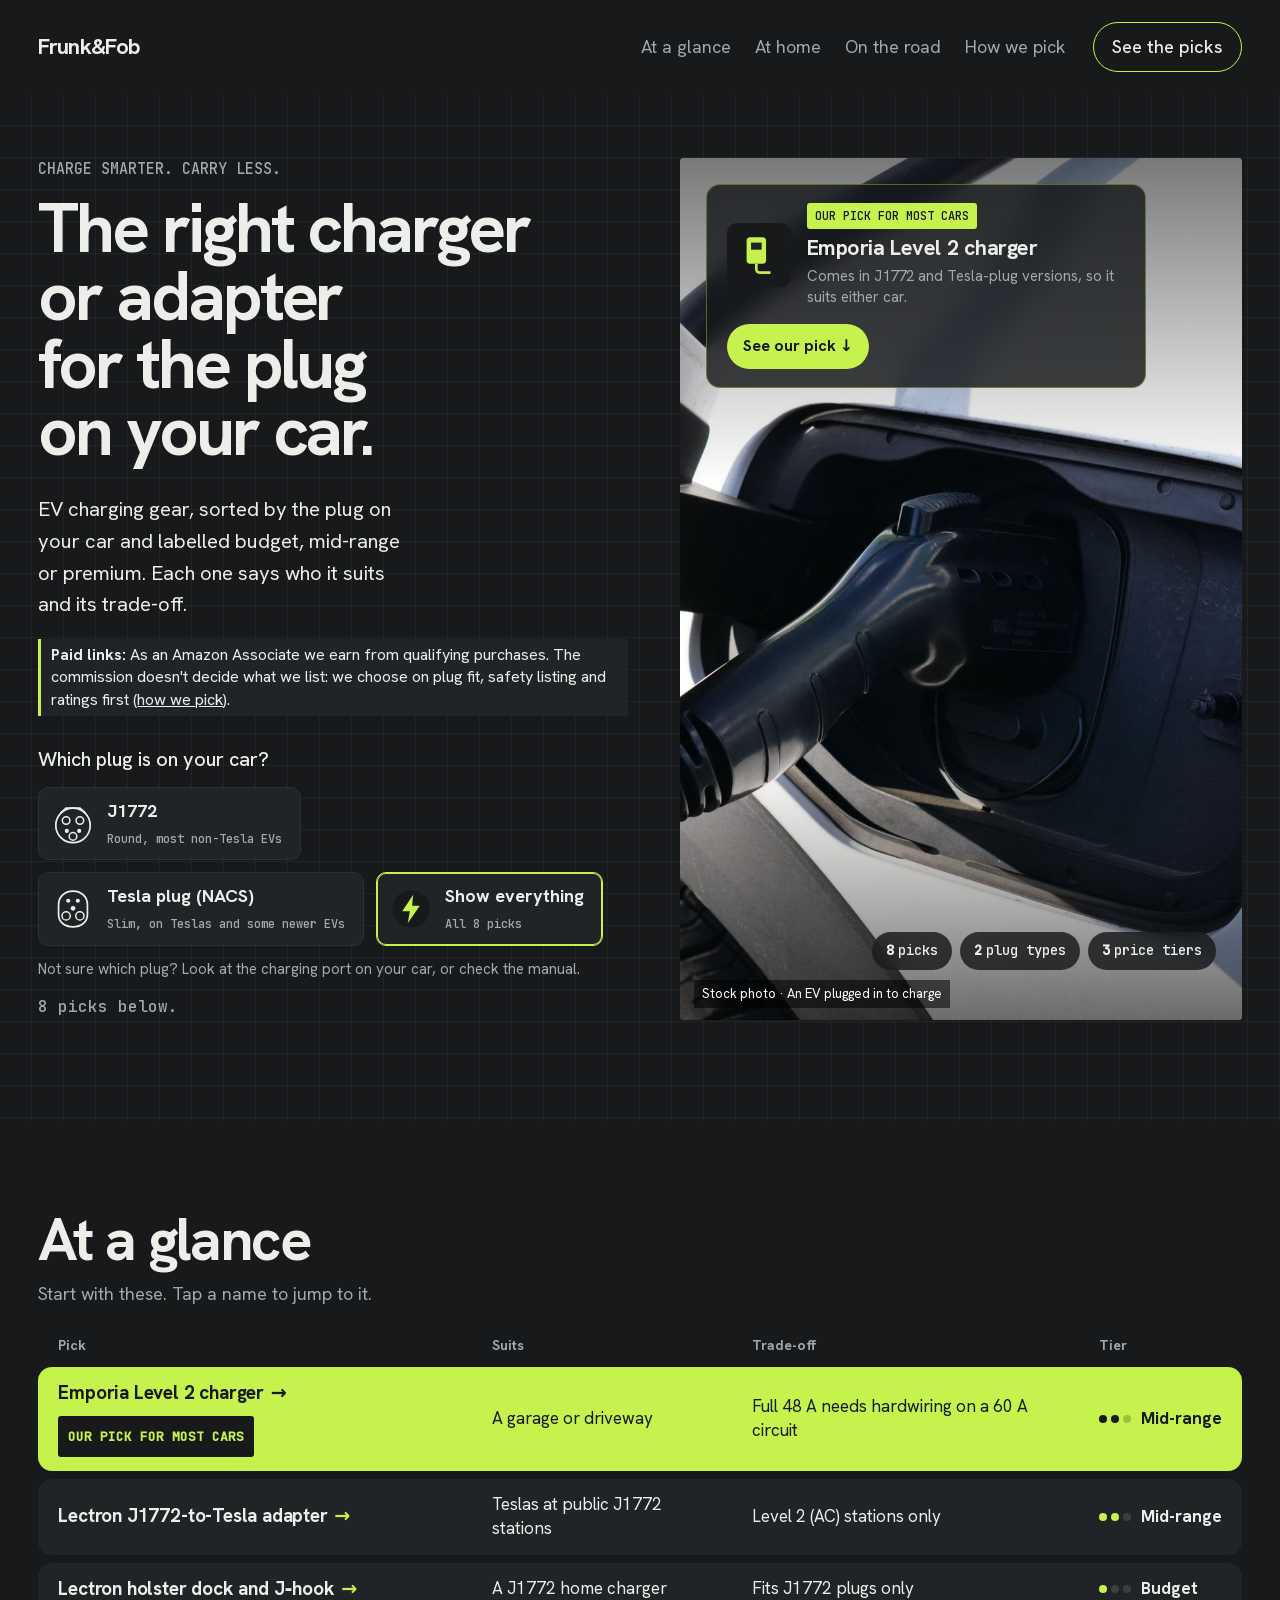
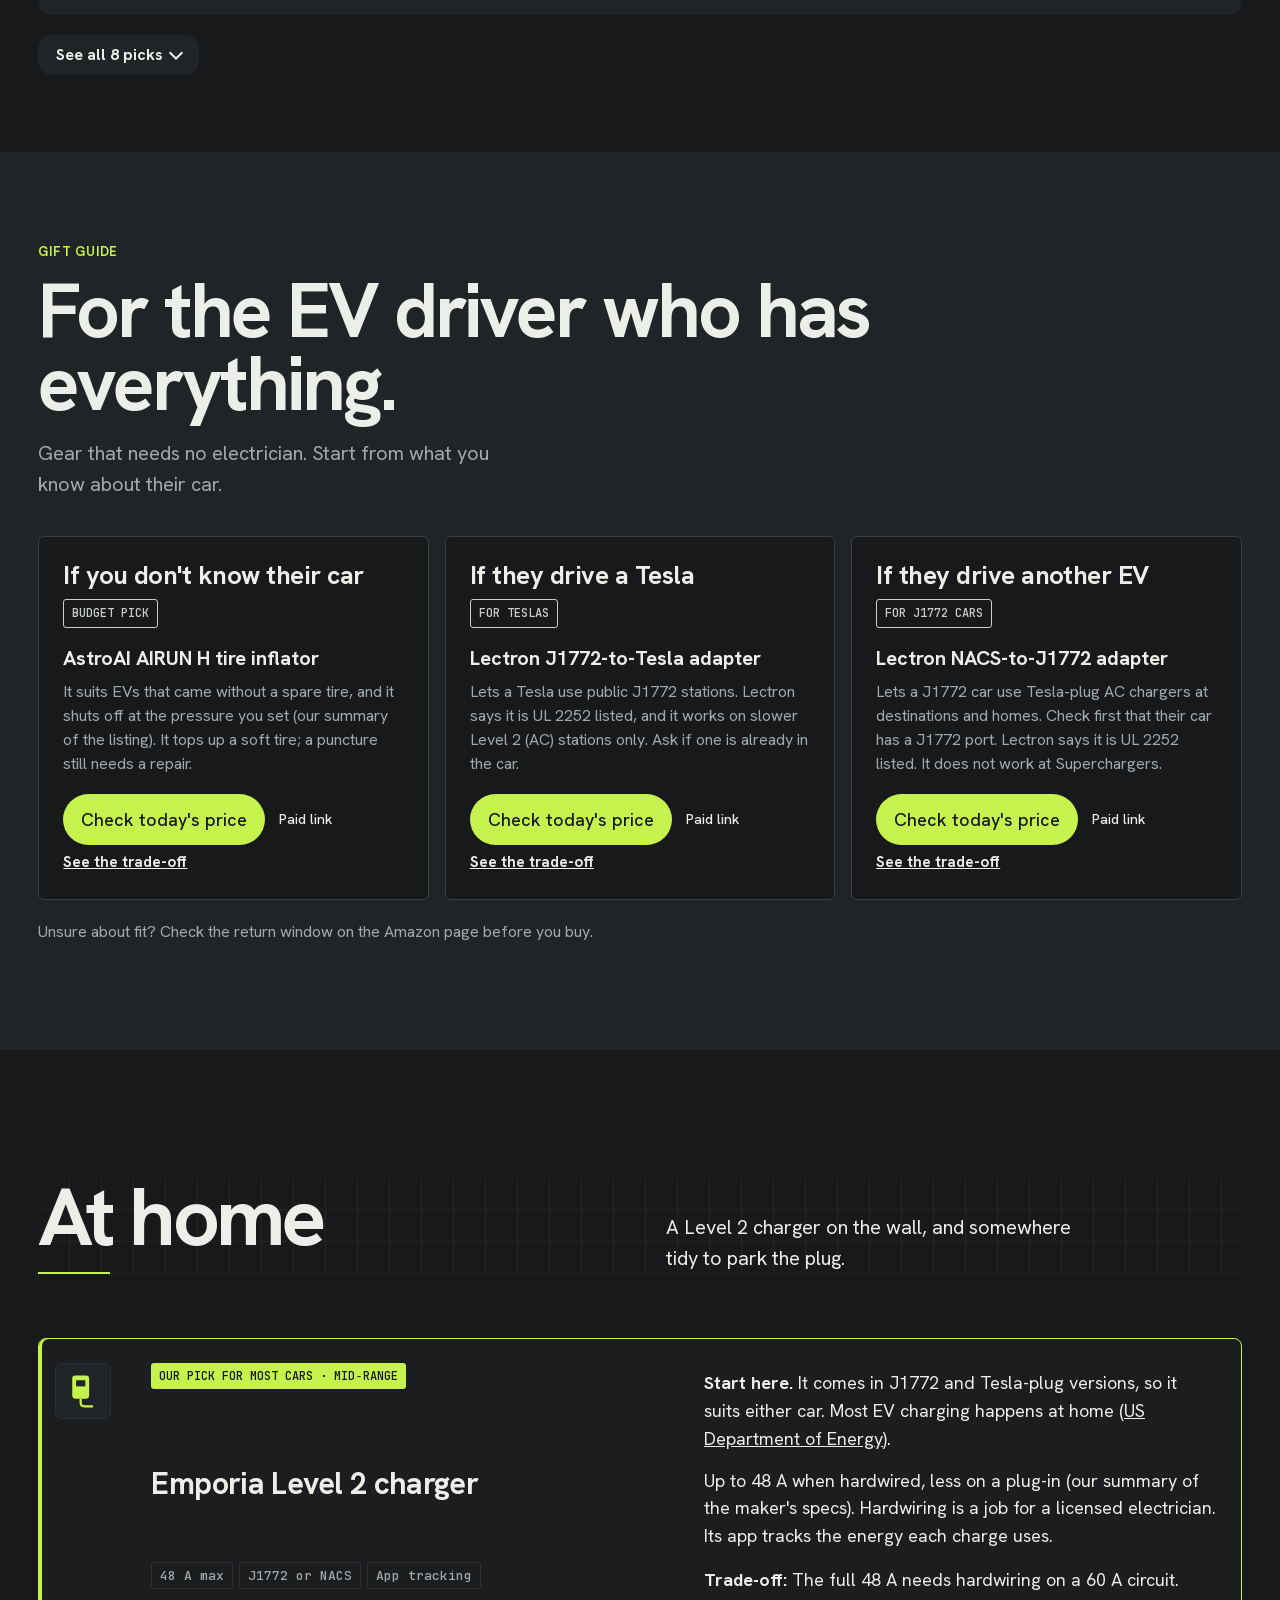
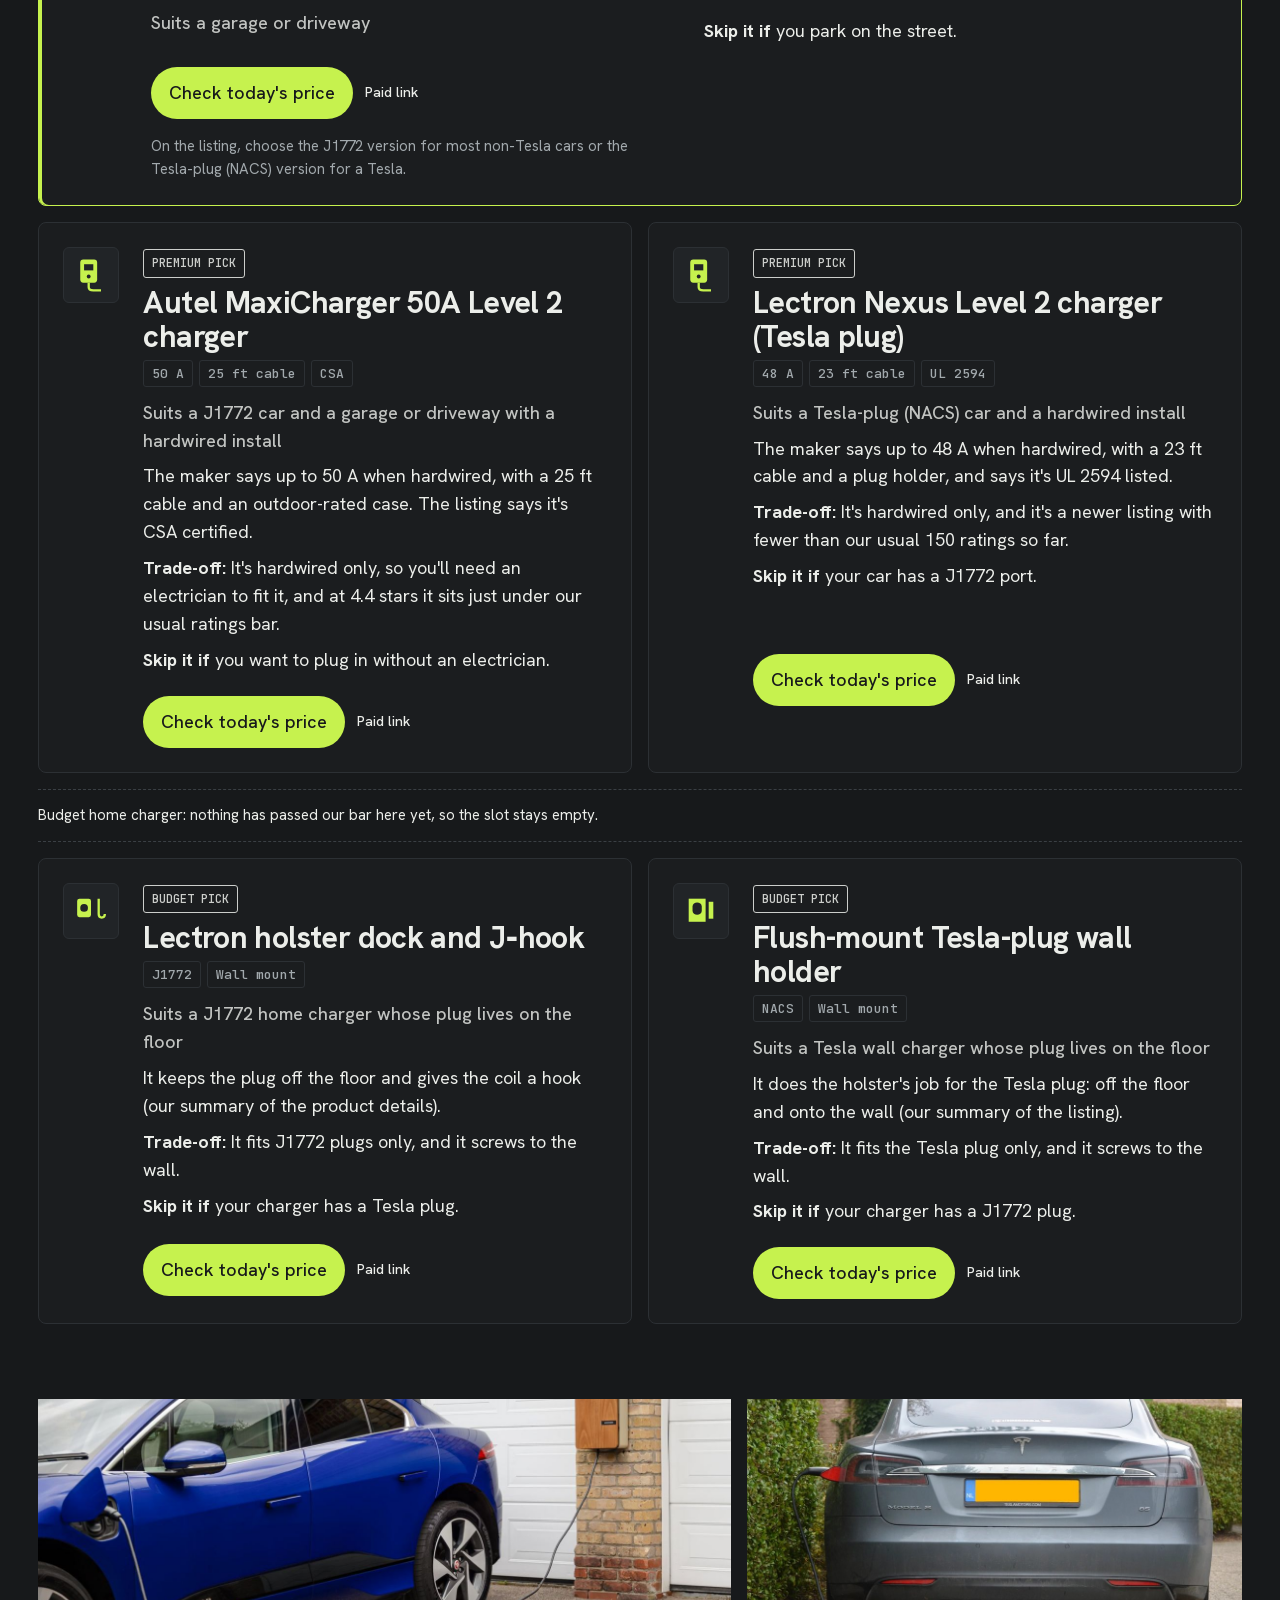
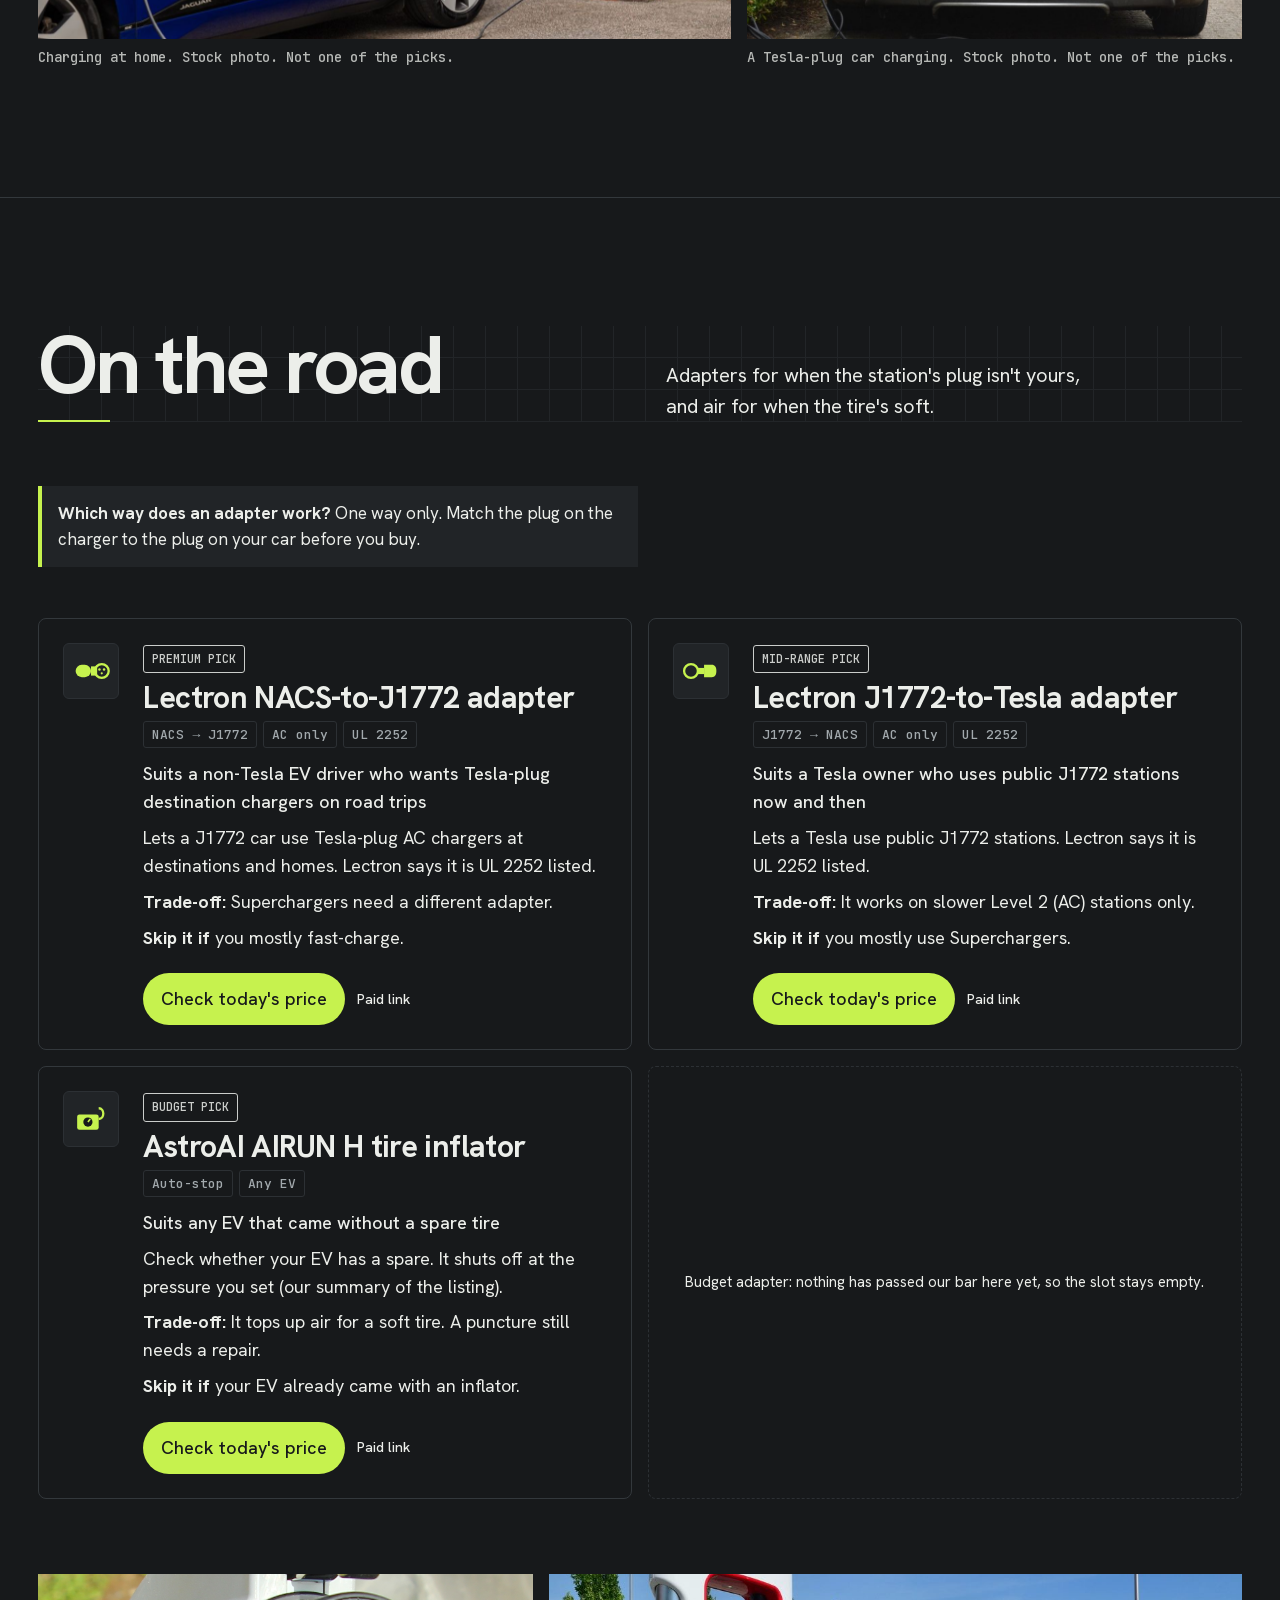
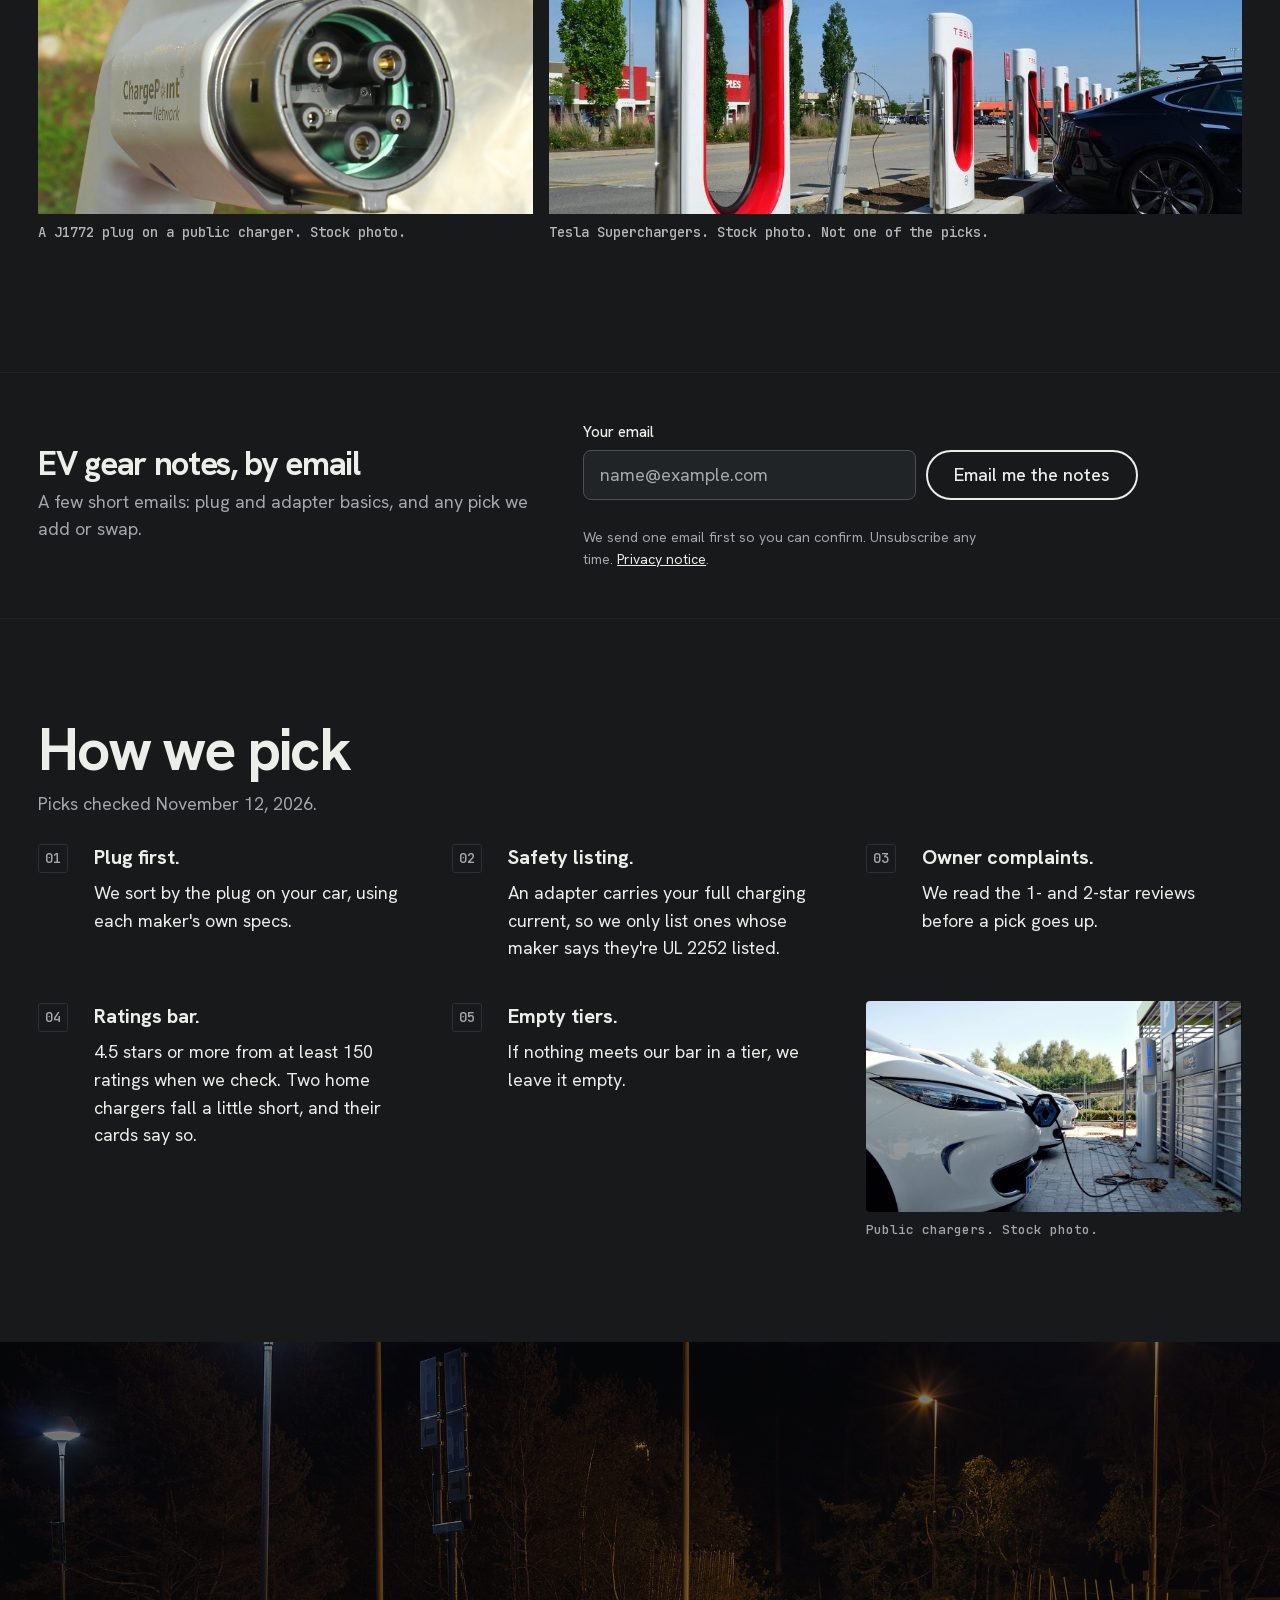
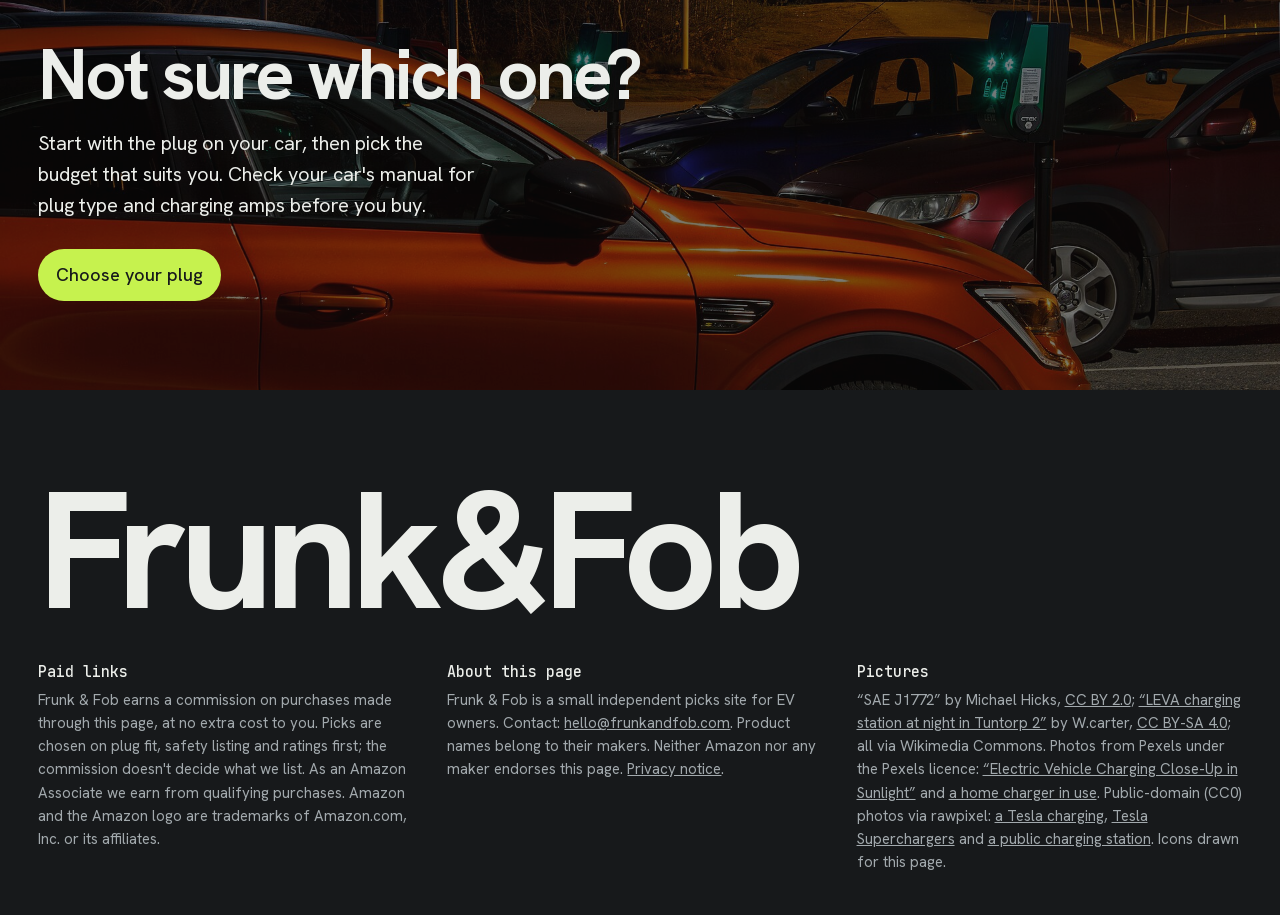
==== picks/index.html @ 60d56f5a "From-video block: plug faces side by side so the button is on the first screen, maker lines as our s" ====
<!doctype html>
<html lang="en">
<head>
<meta charset="utf-8">
<meta name="viewport" content="width=device-width,initial-scale=1">
<title>EV charging picks, sorted by your plug · Frunk &amp; Fob</title>
<meta name="description" content="EV charging gear, sorted by the plug on your car: adapters, home chargers and cable storage. Paid links.">
<link rel="preload" href="../assets/fonts/hanken-grotesk-normal-400.woff2" as="font" type="font/woff2" crossorigin><link rel="preload" href="../assets/fonts/jetbrains-mono-normal-500.woff2" as="font" type="font/woff2" crossorigin><link href="../assets/fonts/fonts.css" rel="stylesheet">
<style>
:root{--bg:#17191b;--surface:#212427;--ink:#eceeea;--muted:#a2a9ad;--paper:#d9dcd6;--paper-ink:#17191b;--paper-muted:#454b50;--lime:#c6f24e;--m:clamp(16px,3vw,40px)}
*{box-sizing:border-box}
html{scroll-behavior:smooth}
body{margin:0;background:var(--bg);color:var(--ink);font:400 18px/1.55 "Hanken Grotesk",system-ui,sans-serif}
a{color:inherit}
img,video{display:block;max-width:100%}
.wrap{padding-inline:var(--m)}
/* bar */
.bar{display:flex;align-items:center;gap:28px;padding:22px var(--m)}
.bar .mark{font-weight:700;font-size:22px;text-decoration:none;letter-spacing:-.03em}
.bar nav{display:flex;gap:24px;margin-left:auto}
.bar nav a{text-decoration:none;color:var(--muted)}
.bar nav a:hover{color:var(--ink)}
.bar .act{background:var(--lime);color:var(--paper-ink);text-decoration:none;font-weight:500;padding:10px 18px;border-radius:999px;transition:transform .2s}
.bar .act:hover{transform:translateY(-2px)}
@media (max-width:760px){.bar nav{display:none}.bar .act{margin-left:auto}}
/* hero */
.hero{display:grid;grid-template-columns:1.05fr 1fr;gap:clamp(24px,4vw,64px);align-items:stretch;padding:clamp(24px,5vw,72px) var(--m) clamp(64px,8vw,120px)}
.hero h1{font-size:clamp(52px,8.4vw,132px);line-height:.92;letter-spacing:-.045em;font-weight:700;margin:0 0 28px}
.hero h1 span{display:block}
.hero .kicker{font-size:clamp(17px,1.6vw,22px);font-weight:600;letter-spacing:.01em;color:var(--paper);margin:0 0 14px}
.hero h1{font-size:clamp(40px,5.4vw,84px);line-height:.98;letter-spacing:-.035em;text-wrap:balance;max-width:13ch}
.hero .lede{font-size:clamp(19px,1.6vw,23px);max-width:34ch;margin:0 0 18px}
.hero .paid{display:inline-block;margin:0 0 28px;color:var(--ink);font-size:15px;line-height:1.4;background:var(--surface);padding:5px 10px;border-left:3px solid var(--lime)}
.film{position:relative;margin:0;min-height:560px;overflow:hidden;background:#000;border-radius:4px}
.film video,.film img{position:absolute;inset:0;width:100%;height:100%;object-fit:cover;object-position:62% 50%}
.film .kb{animation:kb 4.5s ease-out 1 both;transform-origin:70% 55%}@keyframes kb{from{transform:scale(1.02)}to{transform:scale(1.12)}}@media (prefers-reduced-motion:reduce){.film .kb{animation:none}}
.film::after{content:"";position:absolute;inset:0;background:linear-gradient(180deg,rgba(10,11,12,.55) 0%,rgba(10,11,12,0) 38%,rgba(10,11,12,0) 70%,rgba(10,11,12,.6) 100%);pointer-events:none}
.film figcaption{position:absolute;z-index:2;left:14px;bottom:12px;font-size:13px;color:#fff;background:rgba(0,0,0,.55);padding:4px 8px}
/* top-pick card over the film: fills the top right on first load */
.toppick{position:absolute;z-index:2;top:clamp(16px,2vw,28px);left:clamp(16px,2vw,28px);right:clamp(16px,2vw,28px);display:grid;grid-template-columns:64px 1fr;gap:6px 16px;align-items:center;max-width:440px;padding:18px 20px;background:rgba(23,25,27,.82);-webkit-backdrop-filter:blur(10px);backdrop-filter:blur(10px);border:1px solid rgba(198,242,78,.35);border-radius:14px;color:var(--ink);text-decoration:none;transition:transform .25s,border-color .25s}
.toppick:hover{transform:translateY(-3px);border-color:var(--lime)}
.toppick:focus-visible{outline:3px solid var(--lime);outline-offset:3px}
.toppick .tp-ic{grid-row:1/span 3;width:64px;height:64px;border-radius:10px;background:var(--bg);display:grid;place-items:center}
.toppick .tp-ic svg{width:46px;height:46px}
.toppick .most-tag{justify-self:start;margin:0;background:var(--lime);color:var(--paper-ink)}
.toppick strong{font-size:clamp(20px,1.7vw,24px);line-height:1.15;letter-spacing:-.02em}
.toppick .tp-why{font-size:15px;line-height:1.4;color:var(--muted)}
.toppick .tp-go{grid-column:1/-1;margin-top:10px;justify-self:start;background:var(--lime);color:var(--paper-ink);font-weight:600;font-size:16px;padding:10px 16px;border-radius:999px}
.facts{position:absolute;z-index:2;right:clamp(16px,2vw,28px);bottom:clamp(16px,2vw,28px);display:flex;gap:8px;flex-wrap:wrap;justify-content:flex-end;margin:0;padding:0;list-style:none}
.facts li{background:rgba(23,25,27,.82);-webkit-backdrop-filter:blur(10px);backdrop-filter:blur(10px);border-radius:999px;padding:8px 14px;font-size:14px;color:var(--ink)}
.facts b{color:var(--lime);font-weight:700;margin-right:4px}
@media (max-width:860px){.hero{grid-template-columns:1fr}.film{min-height:0;aspect-ratio:4/3;order:-1;margin-inline:calc(var(--m)*-1);border-radius:0}.toppick,.facts{display:none}}
@media (min-width:861px){.start{display:none}}
/* picker */
fieldset.picker{border:0;margin:0;padding:0}
.picker legend{font-size:20px;font-weight:500;margin-bottom:12px;padding:0}
.plugs{display:flex;flex-wrap:wrap;gap:10px}
.plugs input{position:absolute;opacity:0;pointer-events:none}
.plugs label{display:flex;align-items:center;gap:10px;cursor:pointer;background:var(--surface);color:var(--ink);padding:12px 18px 12px 12px;border-radius:999px;transition:background .2s,color .2s,transform .2s;user-select:none}
.plugs label:hover{transform:translateY(-2px)}
.plugs svg{width:34px;height:34px;flex:none}
.plugs input:checked+label{background:var(--lime);color:var(--paper-ink)}
.plugs input:focus-visible+label{outline:3px solid var(--lime);outline-offset:3px}
.count{margin:14px 0 0;color:var(--muted);font-size:16px;min-height:1.5em}
/* sections */
section.group{padding:clamp(72px,10vw,160px) var(--m)}
section.road{background:var(--paper);color:var(--paper-ink)}
.gh{display:grid;grid-template-columns:1fr 1fr;gap:clamp(24px,4vw,64px);align-items:end;margin-bottom:clamp(40px,5vw,72px)}
.gh h2{font-size:clamp(44px,6.4vw,96px);line-height:.95;letter-spacing:-.04em;margin:0;font-weight:700}
.gh p{margin:0;max-width:40ch;font-size:20px}
.split{display:grid;grid-template-columns:5fr 7fr;gap:clamp(24px,4vw,64px);align-items:start}
.home .split{grid-template-columns:7fr 5fr}
.split figure{margin:0;position:sticky;top:24px}
.split figure img{width:100%;aspect-ratio:4/5;object-fit:cover}
.split figcaption{font-size:14px;margin-top:8px;color:inherit;opacity:.75}
@media (max-width:860px){.gh,.split,.home .split{grid-template-columns:1fr}.split figure{position:static}.split figure img{aspect-ratio:16/10}.home .split figure{order:-1}}
/* pick rows */
.picks{list-style:none;margin:0;padding:0}
.pick{display:grid;grid-template-columns:72px 1fr auto;gap:8px 24px;align-items:start;padding:28px 0;transition:opacity .35s,transform .35s}
.pick+.pick{margin-top:8px}
.road .pick{background:transparent}
.pick .ic{width:72px;height:72px;background:var(--bg);display:grid;place-items:center}
.road .pick .ic{background:var(--paper-ink)}
.home .pick .ic{background:var(--surface)}
.pick .ic svg{width:52px;height:52px}
.pick h3{font-size:clamp(24px,2.4vw,32px);line-height:1.1;letter-spacing:-.02em;margin:0 0 6px}
.pick .who{margin:0 0 8px;font-weight:500}
.road .pick .who{color:var(--paper-muted)}
.home .pick .who{color:var(--lime)}
.pick .why{margin:0;max-width:52ch}
.pick .buy{grid-column:3;grid-row:1/span 2;display:flex;flex-direction:column;align-items:flex-end;gap:6px}
.btn{display:inline-block;text-decoration:none;font-weight:500;padding:12px 18px;border-radius:999px;white-space:nowrap;transition:transform .2s,background .2s}
.road .btn{background:var(--paper-ink);color:var(--lime)}
.home .btn{background:var(--lime);color:var(--paper-ink)}
.btn:hover{transform:translateY(-2px)}
.btn:focus-visible{outline:3px solid var(--lime);outline-offset:3px}
.paidtag{font-size:14px;opacity:.75}
.tier{display:inline-block;margin:0 0 8px;padding:4px 10px;border-radius:999px;font-size:13px;font-weight:600;letter-spacing:.02em;background:#c6f24e;color:#17191b}
.still{list-style:none;margin:10px 0;padding:14px 0;border-top:1px dashed #3a3f44;border-bottom:1px dashed #3a3f44;font-size:15px;opacity:1}
.pick.off{opacity:.18;transform:translateX(12px)}
.pick.off .btn{pointer-events:none}
@media (max-width:640px){.pick{grid-template-columns:56px 1fr}.pick .ic{width:56px;height:56px}.pick .ic svg{width:40px;height:40px}.pick .buy{grid-column:2;grid-row:auto;align-items:flex-start;margin-top:10px}.pick.off{display:none}}
/* close */
.close{position:relative;min-height:72vh;display:flex;align-items:flex-end;overflow:hidden}
.close img{position:absolute;inset:0;width:100%;height:100%;object-fit:cover}
.close .scrim{position:absolute;inset:0;background:rgba(10,11,12,.55)}
.close .inner{position:relative;padding:clamp(48px,7vw,112px) var(--m);max-width:900px}
.close h2{font-size:clamp(40px,5.6vw,84px);line-height:.95;letter-spacing:-.04em;margin:0 0 20px}
.close p{font-size:20px;margin:0 0 28px;max-width:40ch}
.close .btn{background:var(--lime);color:var(--paper-ink)}
footer{padding:clamp(56px,7vw,96px) var(--m) 40px}
footer .name{font-size:clamp(56px,13vw,220px);line-height:.85;letter-spacing:-.05em;font-weight:700;margin:0 0 40px}
footer .cols{display:grid;grid-template-columns:repeat(3,1fr);gap:24px;font-size:15px;color:var(--muted)}
footer .cols p{margin:0}
footer .cols strong{color:var(--ink);font-weight:500;display:block;margin-bottom:4px}
@media (max-width:760px){footer .cols{grid-template-columns:1fr}}
/* motion */
.rise{transition:opacity .6s cubic-bezier(.2,.8,.2,1),transform .6s cubic-bezier(.2,.8,.2,1)}
.js .rise:not(.in){opacity:0;transform:translateY(24px)}
.hero h1 span{transition:opacity .7s,transform .7s cubic-bezier(.2,.8,.2,1)}
.js .hero h1:not(.in) span{opacity:0;transform:translateY(40px)}
.hero h1 span:nth-child(2){transition-delay:.09s}
@media (prefers-reduced-motion:reduce){*{transition:none!important;scroll-behavior:auto}.js .rise:not(.in),.js .hero h1:not(.in) span{opacity:1;transform:none}}
.su{background:var(--paper);color:var(--paper-ink);padding:clamp(48px,7vw,96px) var(--m)}.su .su-in{max-width:760px}.su h2{font-size:clamp(34px,4.6vw,64px);line-height:.95;letter-spacing:-.04em;font-weight:700;margin:0 0 16px}.su p{max-width:52ch;margin:0 0 20px}.su label{display:block;font-weight:500;margin-bottom:8px}.su-row{display:flex;gap:10px;flex-wrap:wrap}.su input[type=email]{flex:1 1 260px;min-height:56px;border:0;border-radius:8px;background:#c7cbc4;color:var(--paper-ink);font:inherit;padding:0 16px}.su button{min-height:56px;border:0;border-radius:999px;background:var(--paper-ink);color:var(--lime);font:500 18px/1 "Hanken Grotesk",sans-serif;padding:0 26px;cursor:pointer}.su button:disabled{opacity:.6}.su input:focus-visible,.su button:focus-visible{outline:3px solid var(--paper-ink);outline-offset:2px}.su .su-small{font-size:15px;color:var(--paper-muted);margin:14px 0 0}.su .su-msg{font-weight:500;margin:10px 0 0;min-height:1.5em}.su-done .su-row{display:none}
.su-mid{background:transparent;color:var(--ink);padding:clamp(28px,4vw,48px) var(--m);border-top:1px solid var(--surface);border-bottom:1px solid var(--surface)}
.su-mid .su-in{max-width:1100px;display:grid;gap:12px 40px;grid-template-columns:1fr}
@media (min-width:880px){.su-mid .su-in{grid-template-columns:1fr 1.1fr;align-items:center}}
.su-mid h2{font-size:clamp(24px,2.6vw,34px);margin:0 0 8px}.su-mid p{margin:0;color:var(--muted)}.su-mid .su-form p{margin:0}
.su-mid label{font-size:15px;margin-bottom:6px}.su-mid input[type=email],.su-mid button{min-height:50px}
.su-mid button{background:transparent!important;color:var(--ink)!important;border:2px solid var(--ink)!important}
.su-mid .su-small{font-size:14px;margin-top:10px;color:var(--muted)}.su-mid .su-small a{color:var(--ink)}
:root{--kbar-bg:var(--paper);--kbar-fg:var(--paper-ink);--kbar-btn:var(--paper-ink);--kbar-btn-fg:var(--paper)}

/* paid-link label: darker and near body size (site review 2026-11-12) */
.paidtag{font-size:14px;font-weight:500;letter-spacing:0;color:inherit;opacity:1}
/* calmer colour: lime only for actions and our pick (site review 2026-11-12) */
.pick .tier{background:transparent!important;color:inherit!important;border:1px solid currentColor;opacity:.85}
.home .pick .who{color:var(--muted)}
.facts b{color:var(--ink)}
.any-tag{display:inline-block;margin:0 6px 8px 0;padding:3px 10px;border-radius:999px;font-size:13px;font-weight:600;letter-spacing:.02em;border:1px solid currentColor}
.most-why a{color:inherit}
.plughelp{margin:12px 0 0;font-size:15px;color:var(--muted)}
/* one dark ground: On the road joins the dark page, set off by a rule (site review round 2) */
section.road{background:var(--bg)!important;color:var(--ink)!important;border-top:1px solid #33383c}
.road .pick .ic{background:var(--surface)!important}
.road .pick .who{color:var(--muted)!important}
.road .btn{background:var(--lime)!important;color:var(--paper-ink)!important}
.road .pick{border-color:#33383c!important}
.oneway{border-left-color:var(--lime)!important;background:var(--surface)!important}
.road .most-tag,.road .any-tag{color:var(--ink)}
.home .most-tag{background:var(--lime);color:var(--paper-ink)}
.home .pick.most{box-shadow:inset 3px 0 0 var(--lime);padding-left:16px}
.pick .most-why{font-weight:400}.pick .most-why b{font-weight:700}
.pick.most .buy{flex-wrap:nowrap}.paidtag{white-space:nowrap}@media (max-width:640px){.pick .buy{flex-direction:row;align-items:center;gap:10px;flex-wrap:wrap}}
.most-tag{display:inline-block;margin:0 6px 8px 0;padding:3px 10px;border-radius:999px;font-size:13px;font-weight:600;letter-spacing:.02em;background:var(--paper-ink);color:var(--lime)}
.most-why{font-weight:600;margin:6px 0}
.start{margin:0 0 18px}.start a{color:var(--lime);font-weight:600}
/* at a glance + how we pick (competitor study, reviewed by marketer + psychology, Sam OK 2026-11-12) */
.glance{padding:clamp(48px,7vw,96px) var(--m) clamp(40px,6vw,80px)}
.glance h2,.how h2{font-size:clamp(34px,4.6vw,64px);line-height:.95;letter-spacing:-.04em;font-weight:700;margin:0 0 12px}
.glance>p{margin:0 0 28px;color:var(--muted);max-width:52ch}
/* at a glance v2 (gl-v2): Sam 2026-11-12 "make the at a glance tables look better". Rows become tappable bands, our pick inverted, tier meter, staggered reveal. */
.glance{--gl-row:var(--surface);--gl-row-hi:#2A2E31;--gl-ink:var(--ink);--gl-muted:var(--muted);--gl-acc:var(--lime);--gl-acc-ink:#17191b;--gl-top:var(--lime);--gl-top-ink:#17191b;--gl-top-muted:#3E4A1C;--gl-top-acc:#17191b;--gl-off:#3A3F43;--gl-top-off:#9DC23A;--gl-r:14px;--gl-name:700 clamp(18px,1.5vw,21px)/1.2 "Hanken Grotesk",system-ui,sans-serif;--gl-name-case:none;--gl-chip-r:999px}
.gl .tier{display:inline;padding:0;background:none;border-radius:0;color:var(--gl-ink);font-size:15px;font-weight:600}.gl tr.gl-top .tier{color:var(--gl-top-ink)}
.gl tr.gl-top .gl-most{background:#17191b;color:var(--lime)}
.gl{width:100%;border-collapse:separate;border-spacing:0 8px;font-size:17px;margin-top:-8px}
.gl th{text-align:left;font-size:14px;font-weight:600;letter-spacing:0;text-transform:none;color:var(--gl-muted);padding:0 20px 2px;border:0;font-family:inherit}
.gl td{position:static;background:var(--gl-row);color:var(--gl-ink);padding:22px 20px;vertical-align:middle;border:0;line-height:1.4;transition:background-color .25s,color .25s}
.gl td:first-child{border-radius:var(--gl-r) 0 0 var(--gl-r);width:36%}
.gl td:last-child{border-radius:0 var(--gl-r) var(--gl-r) 0;white-space:nowrap}
.gl tbody tr{position:relative;transition:transform .35s cubic-bezier(.2,.8,.2,1),opacity .5s cubic-bezier(.2,.8,.2,1)}
.gl tbody tr:hover td{background:var(--gl-row-hi)}
.gl td a{font:var(--gl-name);text-transform:var(--gl-name-case);color:inherit;text-decoration:none;border:0;letter-spacing:-.01em}
.gl td a::before{content:"";position:absolute;inset:0;z-index:1;border-radius:var(--gl-r)}
.gl td a::after{content:"\2192";display:inline-block;margin-left:.35em;color:var(--gl-acc);transition:transform .3s cubic-bezier(.2,.8,.2,1)}
.gl td a:hover{color:inherit}
.gl td a:focus-visible{outline:none}.gl td a:focus-visible::before{outline:3px solid var(--gl-acc);outline-offset:2px}
.gl .gl-most{display:table;white-space:nowrap;margin-top:10px;font-size:13px;font-weight:700;line-height:1;padding:6px 10px;border-radius:var(--gl-chip-r);background:var(--gl-acc);color:var(--gl-acc-ink)}
.gl td[data-l]{color:var(--gl-ink)}
.gl tr.gl-top td{background:var(--gl-top);color:var(--gl-top-ink)}
.gl tr.gl-top:hover td{background:var(--gl-top)}
.gl tr.gl-top td a::after{color:var(--gl-top-acc)}
.gl-m{display:inline-flex;gap:4px;margin-right:10px;vertical-align:middle;position:relative;top:-1px}
.gl-m b{display:block;width:8px;height:8px;border-radius:50%;background:var(--gl-off);transition:transform .45s cubic-bezier(.3,1.6,.5,1),background-color .25s}
.gl-t[data-t="1"] .gl-m b:nth-child(1),.gl-t[data-t="2"] .gl-m b:nth-child(-n+2),.gl-t[data-t="3"] .gl-m b{background:var(--gl-acc)}
.gl tr.gl-top .gl-m b{background:var(--gl-top-off)}
.gl tr.gl-top .gl-t[data-t="1"] .gl-m b:nth-child(1),.gl tr.gl-top .gl-t[data-t="2"] .gl-m b:nth-child(-n+2),.gl tr.gl-top .gl-t[data-t="3"] .gl-m b{background:var(--gl-top-acc)}
.gl tr.off{display:none!important}
@media (hover:hover){.gl tbody tr:hover{transform:translateX(6px)}.gl tbody tr:hover td a::after{transform:translateX(5px)}}
.gl tbody tr:active{transform:scale(.985)}
/* gl-v3 reveal: rise + wipe per row, arrow glides in, dots pop, our-pick chip pops (Sam 2026-11-12 03:51) */
.gl-arm tbody tr{opacity:0;transform:translateY(26px) scale(.985)}
.gl-arm td a::after{opacity:0;transform:translateX(-10px)}
.gl-arm .gl-m b{transform:scale(0)}
.gl-arm .gl-most{opacity:0;transform:scale(.7)}
.gl-arm.gl-in tbody tr{opacity:1;transform:none;transition:opacity .6s cubic-bezier(.16,1,.3,1),transform .8s cubic-bezier(.16,1,.3,1);transition-delay:calc(var(--i,0) * 90ms)}
.gl-arm.gl-in td a::after{opacity:1;transform:none;transition:opacity .4s ease calc(var(--i,0) * 90ms + 520ms),transform .6s cubic-bezier(.16,1,.3,1) calc(var(--i,0) * 90ms + 520ms)}
.gl-arm.gl-in .gl-m b{transform:none;transition:transform .45s cubic-bezier(.3,1.6,.5,1) calc(var(--i,0) * 90ms + 420ms)}
.gl-arm.gl-in .gl-m b:nth-child(2){transition-delay:calc(var(--i,0) * 90ms + 500ms)}
.gl-arm.gl-in .gl-m b:nth-child(3){transition-delay:calc(var(--i,0) * 90ms + 580ms)}
.gl-arm.gl-in .gl-most{opacity:1;transform:none;transition:opacity .3s ease calc(var(--i,0) * 90ms + 700ms),transform .55s cubic-bezier(.3,1.7,.5,1) calc(var(--i,0) * 90ms + 700ms)}
.gl-arm.gl-done td{clip-path:none;transition:background-color .25s,color .25s}
.gl-arm.gl-done tbody tr{transition:transform .35s cubic-bezier(.2,.8,.2,1)}
.gl-arm.gl-done td a::after{transition:transform .3s cubic-bezier(.2,.8,.2,1)}
.gl-arm.gl-done .gl-m b,.gl-arm.gl-done .gl-most{transition:none}
@media (hover:hover){.gl-arm.gl-done tbody tr:hover{transform:translateX(6px)}.gl-arm.gl-done tbody tr:hover td a::after{transform:translateX(5px)}}
.gl-arm.gl-done tbody tr:active{transform:scale(.985)}
@media (max-width:700px){.gl-arm td{clip-path:none!important}.gl-arm tbody tr{clip-path:inset(0 100% 0 0 round var(--gl-r))}.gl-arm.gl-in tbody tr{clip-path:inset(0 0 0 0 round var(--gl-r));transition:opacity .6s cubic-bezier(.16,1,.3,1) calc(var(--i,0) * 90ms),transform .8s cubic-bezier(.16,1,.3,1) calc(var(--i,0) * 90ms),clip-path .9s cubic-bezier(.16,1,.3,1) calc(var(--i,0) * 90ms + 40ms)}.gl-arm.gl-done tbody tr{clip-path:none;transition:transform .35s cubic-bezier(.2,.8,.2,1)}}
@media (max-width:700px){
.gl thead{display:none}
.gl,.gl tbody{display:block;width:100%;margin:0}
.gl tbody{display:grid;gap:10px}
.gl tr{display:grid;grid-template-columns:1fr;grid-template-areas:"t" "n" "s" "o";gap:0;background:var(--gl-row);border-radius:var(--gl-r);padding:18px 18px 16px}
.gl tr.gl-top{background:var(--gl-top);color:var(--gl-top-ink)}
.gl tbody tr:hover td,.gl tr.gl-top td,.gl td{background:none!important;border-radius:0!important;padding:0;width:auto}
.gl tbody tr:hover{background:var(--gl-row-hi)}.gl tbody tr.gl-top:hover{background:var(--gl-top)}
.gl td:nth-child(1){grid-area:n;width:auto;margin-top:8px}
.gl td:nth-child(2){grid-area:s;margin-top:14px}
.gl td:nth-child(3){grid-area:o;margin-top:6px}
.gl td:nth-child(4){grid-area:t;font-size:14px;white-space:nowrap}
.gl td:nth-child(4)::before{content:none!important}
.gl td[data-l]:not(:nth-child(4)){display:grid;grid-template-columns:5.4em 1fr;gap:10px;font-size:16px;line-height:1.4}
.gl td[data-l]:not(:nth-child(4))::before{content:attr(data-l);color:var(--gl-muted);font-size:14px;padding-top:1px}
.gl tr.gl-top td[data-l]::before{color:var(--gl-top-muted)}
.gl td a{font-size:19px}
.gl-m{gap:3px;margin-right:6px}.gl-m b{width:7px;height:7px}
}
/* gl-compact (Sam 2026-11-12 05:38: condense At a glance) */
@media (min-width:701px){.gl td{padding-top:14px;padding-bottom:14px}}
.glance.gl-collapsed .gl-more,.glance.gl-collapsed .gl-hidegroup{display:none!important}
.gl-toggle{display:inline-flex;align-items:center;gap:8px;margin-top:12px;padding:12px 18px;border:0;border-radius:var(--gl-r);background:var(--gl-row);color:var(--gl-ink);font-family:inherit;font-weight:600;font-size:16px;line-height:1;cursor:pointer;transition:background-color .2s,transform .2s}
.gl-toggle:hover{background:var(--gl-row-hi)}.gl-toggle:active{transform:scale(.97)}
.gl-toggle:focus-visible{outline:3px solid var(--gl-acc);outline-offset:2px}
.gl-toggle::after{content:"";width:8px;height:8px;border-right:2px solid currentColor;border-bottom:2px solid currentColor;transform:translateY(-2px) rotate(45deg);transition:transform .25s}
.glance:not(.gl-collapsed) .gl-toggle::after{transform:translateY(2px) rotate(-135deg)}
@media (max-width:700px){
.gl tbody{gap:8px}
.gl tr{grid-template-columns:1fr auto;grid-template-areas:"n t" "s s";padding:13px 16px;gap:0 10px}
.gl td:nth-child(1){margin-top:0}
.gl td:nth-child(3){display:none!important}
.gl td:nth-child(4){justify-self:end;align-self:start;padding-top:3px;font-size:13px}
.gl td:nth-child(2){margin-top:4px}
.gl td[data-l]:not(:nth-child(4)){display:block;font-size:15px;color:var(--gl-muted)}
.gl td[data-l]:not(:nth-child(4))::before{content:none!important}
.gl tr.gl-top td[data-l]{color:var(--gl-top-muted)}
.gl td a{font-size:17px}
.gl .gl-most{margin-top:6px;font-size:12px;padding:5px 9px}
.gl-toggle{width:100%;justify-content:center}
}
@media (prefers-reduced-motion:reduce){.gl tbody tr,.gl-m b,.gl td a::after{transition:none!important}.gl-arm tbody tr{opacity:1;transform:none}.gl-arm .gl-m b{transform:none}.gl-arm td,.gl-arm tbody tr{clip-path:none!important}.gl-arm .gl-most,.gl-arm td a::after{opacity:1;transform:none}.gl tbody tr:hover{transform:none}}
.oneway{margin:0 0 clamp(32px,4vw,56px);padding:14px 16px;border-left:4px solid var(--paper-ink);background:rgba(23,25,27,.06);max-width:60ch;font-size:17px}
.how{padding:clamp(56px,8vw,120px) var(--m)}
.how ul{list-style:none;margin:24px 0 0;padding:0;display:grid;grid-template-columns:repeat(3,1fr);gap:clamp(20px,3vw,40px)}
.how li strong{display:block;font-size:20px;margin-bottom:6px;color:var(--lime)}
.how li{color:var(--ink);max-width:36ch}
.how .checked{margin:0;color:var(--muted)}
@media (max-width:760px){.how ul{grid-template-columns:1fr}}
</style>
<link rel="icon" href="../favicon.ico" sizes="any">
<link rel="apple-touch-icon" href="../apple-touch-icon.png">
<meta property="og:image" content="https://frunkandfob.com/og.png">
<meta property="og:url" content="https://frunkandfob.com/picks/">
<meta property="og:title" content="EV charging picks, sorted by your plug | Frunk &amp; Fob">
<meta property="og:description" content="Home chargers, adapters and cable holders for J1772 and Tesla-plug cars, each with who it suits and its trade-off. Paid links.">
<style>.btn:active{transform:translateY(1px);filter:brightness(.92)}.jump{display:none}@media (max-width:860px){.jump{display:flex;gap:8px;overflow-x:auto;padding:12px var(--m);scrollbar-width:none}.jump a{flex:none;padding:10px 14px;border:1px solid #3a3f44;border-radius:999px;color:var(--ink);text-decoration:none;font-weight:600;font-size:15px}}a:focus-visible,summary:focus-visible{outline:3px solid var(--lime);outline-offset:3px}.skiplink{position:absolute;left:8px;top:-60px;z-index:50;background:var(--lime);color:var(--paper-ink);padding:10px 14px;font-weight:600}.skiplink:focus{top:8px}@media (max-width:860px){.film{aspect-ratio:16/9!important}}.pick .give,.pick .skip{margin:8px 0 0;font-size:inherit;line-height:1.55;max-width:52ch}.pick .give b,.pick .skip b{font-weight:600}.film .facts{bottom:50px}@media (max-width:640px){.pick{grid-template-columns:56px minmax(0,1fr)!important}.pick>div{min-width:0}.pick .buy,.pick.most .buy{flex-wrap:wrap;row-gap:6px}.most-tag{white-space:normal}}@media (max-width:360px){.pick{column-gap:14px!important}}</style>
<style>
/* motion v2: text and picks readable at once; only a short, small slide */
.rise{transition:transform .28s cubic-bezier(.2,.8,.2,1)!important}
.js .rise:not(.in){opacity:1!important;transform:translateY(8px)}
.hero h1 span{transition:transform .3s cubic-bezier(.2,.8,.2,1)!important}
.js .hero h1:not(.in) span{opacity:1!important;transform:translateY(8px)}
</style>
<script type="application/ld+json">{"@context": "https://schema.org", "@type": "ItemList", "name": "EV charging picks by plug", "itemListElement": [{"@type": "ListItem", "position": 1, "name": "Emporia Level 2 charger", "url": "https://frunkandfob.com/picks/#most"}, {"@type": "ListItem", "position": 2, "name": "Autel MaxiCharger 50A Level 2 charger", "url": "https://frunkandfob.com/picks/#pk-autel"}, {"@type": "ListItem", "position": 3, "name": "Lectron Nexus Level 2 charger (Tesla plug)", "url": "https://frunkandfob.com/picks/#pk-nexus"}, {"@type": "ListItem", "position": 4, "name": "Lectron holster dock and J‑hook", "url": "https://frunkandfob.com/picks/#pk-holster"}, {"@type": "ListItem", "position": 5, "name": "Flush-mount Tesla-plug wall holder", "url": "https://frunkandfob.com/picks/#pk-tesla-holder"}, {"@type": "ListItem", "position": 6, "name": "Lectron NACS-to-J1772 adapter", "url": "https://frunkandfob.com/picks/#pk-nacs-j1772"}, {"@type": "ListItem", "position": 7, "name": "Lectron J1772-to-Tesla adapter", "url": "https://frunkandfob.com/picks/#pk-j1772-tesla"}, {"@type": "ListItem", "position": 8, "name": "AstroAI AIRUN H tire inflator", "url": "https://frunkandfob.com/picks/#pk-inflator"}]}</script>
<style id="v2">
/* F&F v2 sample: techy, calmer colour, clearer grid */
:root{--mono:"JetBrains Mono",ui-monospace,monospace;--line:#2c3034;--grid:#222528}
body{font-size:18px}
.hero,.gh{background-image:linear-gradient(var(--grid) 1px,transparent 1px),linear-gradient(90deg,var(--grid) 1px,transparent 1px);background-size:32px 32px;background-position:-1px -1px}
.hero h1,.gh h2,.close h2{font-weight:800;letter-spacing:-.045em}
.hero .kicker,.tier,.most-tag,.count,.facts li,.split figcaption,.spec li,.pl-sub,footer .cols strong{font-family:var(--mono);letter-spacing:0}
.hero .kicker{font-size:15px;text-transform:uppercase;color:var(--muted);font-weight:500}
.tier,.most-tag{font-size:12px;font-weight:500;text-transform:uppercase;border-radius:3px;padding:4px 8px}
.tier{background:transparent;color:inherit;border:1px solid currentColor;opacity:.85}
.bar .act{background:transparent;color:var(--ink);border:1px solid var(--lime)}
.bar .act:hover{background:var(--lime);color:var(--paper-ink)}
.home .pick .who{color:var(--ink);opacity:.8}
.pick .ic{border-radius:6px;border:1px solid var(--line)}
.home .pick .ic svg *,.how strong{color:var(--ink)}
.spec{display:flex;flex-wrap:wrap;gap:6px;margin:4px 0 12px;padding:0;list-style:none}
.spec li{font-size:13px;line-height:1;padding:6px 8px;border:1px solid var(--line);border-radius:3px;color:var(--muted)}
/* picker: plug faces */
.plugs{gap:12px}
.plugs label{border-radius:10px;padding:12px 18px 12px 12px;border:1px solid var(--line);display:grid;grid-template-columns:auto 1fr;column-gap:12px;align-items:center}
.plugs label svg{grid-row:1/span 2;width:44px;height:44px}
.plugs .pl-name{font-weight:600;line-height:1.2}
.plugs .pl-sub{font-size:12px;color:var(--muted);line-height:1.3}
.plugs input:checked+label{background:var(--surface);color:var(--ink);border-color:var(--lime);box-shadow:inset 0 0 0 1px var(--lime)}
.plugs input:checked+label svg{color:var(--lime)}
/* desktop: banner photo, then two-column cards */
@media (min-width:1000px){
 .split,.home .split{grid-template-columns:1fr}
 .split figure,.home .split figure{position:relative;top:0;order:-1}
 .split figure img{aspect-ratio:auto;height:240px}
 .picks{display:grid;grid-template-columns:1fr 1fr;gap:16px}
 .pick+.pick{margin-top:0}
 .pick{grid-template-columns:56px 1fr;padding:24px;border:1px solid var(--line);border-radius:8px;background:rgba(255,255,255,.015)}
 .pick .ic{width:56px;height:56px}.pick .ic svg{width:40px;height:40px}
 .pick .buy{grid-column:2;grid-row:auto;align-items:center;flex-direction:row;gap:12px;margin-top:14px}
 .pick.most{grid-column:1/-1;border-color:var(--lime);box-shadow:inset 0 0 0 1px var(--lime)}
 .still{grid-column:1/-1;margin:0}
}
/* phone: headline before photo */
@media (max-width:860px){.film{order:0;margin-top:8px}.hero{row-gap:20px}}
.pick .why,.pick .most-why,.pick .who,.pick .give,.pick .skip{max-width:62ch}
.gl .tier{border:0;text-transform:none;font-family:inherit;font-size:inherit;padding:0;opacity:1}
.how h3,.how strong{color:var(--ink)}
.su-mid input:focus-visible,.su-mid button:focus-visible{outline:3px solid var(--lime);outline-offset:2px}
.hero .paid{font-size:16px}
@media (max-width:860px){.start a,a.start{display:inline-flex;align-items:center;min-height:44px}}
.pick .ver{grid-column:2;margin:8px 0 0;font-size:15px;color:var(--muted);max-width:62ch}
.how ol li strong,.how ul li strong,.how li strong{color:var(--ink)!important}
.start a{color:var(--ink);text-decoration-color:var(--lime);text-decoration-thickness:2px;text-underline-offset:4px}
.gl-arm tbody tr,.gl-arm .gl-most{opacity:1!important}
@media (min-width:1000px){.split figure,.home .split figure{order:2;margin-top:24px}}
@media (max-width:640px){
 .pick{display:flex!important;flex-direction:column;align-items:stretch}
 .pick>div{display:contents}
 .pick>*,.pick>div>*{order:1}
 .pick .tier,.pick .most-tag{align-self:flex-start}
 .pick .ic{order:0;width:44px;height:44px;margin-bottom:10px}.pick .ic svg{width:32px;height:32px}
 .pick .why,.pick .most-why{order:2}
 .pick .buy{order:4;margin:14px 0 2px!important;flex-direction:row!important;align-items:center!important;gap:12px}
 .pick .ver{order:5;margin-top:6px}
 .pick .give,.pick .skip{order:3}
 .pick+.pick{border-top:1px solid var(--line);padding-top:28px}
 .split figure,.home .split figure{order:2}
}
/* consistency */
.pick .who{color:var(--ink)!important;opacity:1}
.road .pick .who,.home .pick .who{color:var(--ink)!important}
.gl-most{font-family:var(--mono);font-weight:500;text-transform:uppercase;border-radius:3px!important;letter-spacing:0}
.how ul{counter-reset:how;list-style:none;padding:0}
.how li{counter-increment:how;position:relative;padding-left:56px}
.how li::before{content:counter(how,decimal-leading-zero);position:absolute;left:0;top:2px;font-family:var(--mono);font-size:14px;color:var(--muted);border:1px solid var(--line);border-radius:3px;padding:3px 6px}
.su-mid input[type=email]{background:var(--surface)!important;color:var(--ink)!important;border:1px solid #4a5056!important}
.su-mid input[type=email]::placeholder{color:var(--muted)}
@media (max-width:700px){.gl-arm tbody tr,.gl-arm.gl-in tbody tr{clip-path:none!important}}
@media (min-width:1000px){
 .road .still{order:3;grid-column:auto;align-self:stretch;display:flex;align-items:center;border:1px dashed var(--line);border-radius:8px;padding:24px}
 .road #pk-inflator{order:2}
 .pick.most{grid-template-columns:56px minmax(0,1fr) minmax(0,1fr);grid-auto-flow:row dense;column-gap:40px}
 .pick.most>div:not(.ic):not(.buy){display:contents}
 .pick.most>div:not(.ic):not(.buy)>*{grid-column:2}
 .pick.most .ic{grid-column:1;grid-row:1/span 4}
 .pick.most .most-why,.pick.most .why,.pick.most .give,.pick.most .skip{grid-column:3!important}
 .pick.most .buy,.pick.most .ver{grid-column:2}
 .pick.most>div>.ic,.pick.most>.ic{grid-column:1!important;grid-row:1/span 4}
 .pick.most .most-tag,.pick.most .tier,.pick.most .buy{justify-self:start}
 .pick.most .buy{flex-direction:row;align-items:center}
 .road .still{justify-content:center;text-align:center}
}
/* more photos (Sam 11-12): two photos per section row, one in How we pick's empty cell; card grid unchanged */
.split .photos{display:grid;grid-template-columns:1fr 1fr;gap:16px;align-self:start}
.split .photos figure{position:static!important;margin:0!important;order:0!important}
@media (min-width:861px) and (max-width:999px){.split .photos{grid-template-columns:1fr;position:sticky;top:24px}.split .photos figure img{aspect-ratio:4/3}}
@media (max-width:860px){.split .photos figure img{aspect-ratio:4/3}.home .split .photos{order:-1}}
@media (max-width:640px){.split .photos,.home .split .photos{order:2}}
@media (min-width:1000px){.split .photos{order:2;margin-top:24px}.road .split .photos{grid-template-columns:5fr 7fr}.home .split .photos{grid-template-columns:7fr 5fr}}
.how li.how-photo{padding-left:0;max-width:none}.how li.how-photo::before{display:none}
.how-photo figure{margin:0}.how-photo img{display:block;width:100%;aspect-ratio:16/9;object-fit:cover;border-radius:4px}
@media (max-width:640px){.split .photos{gap:10px}.split .photos figcaption{font-size:12px;line-height:1.4}}
.how-photo figcaption{font-family:var(--mono);font-size:13px;color:var(--muted);margin-top:8px}
/* minimal motion: once, transform only, text always readable */
@media (prefers-reduced-motion:no-preference){
 .js .hero .kicker,.js .hero h1,.js .hero .lede{animation:mrise .7s cubic-bezier(.2,.8,.2,1) both}
 .js .hero h1{animation-delay:.06s}.js .hero .lede{animation-delay:.14s}
 .js .film{animation:mfilm 1s cubic-bezier(.2,.8,.2,1) both}
 @keyframes mrise{from{transform:translateY(14px)}to{transform:none}}
 @keyframes mfilm{from{transform:scale(.985)}to{transform:none}}
 .gh h2{position:relative;padding-bottom:18px}
 .gh h2::after{content:"";position:absolute;left:0;bottom:0;width:72px;height:2px;background:var(--lime);transform-origin:left;transform:scaleX(0);transition:transform .8s cubic-bezier(.2,.8,.2,1) .15s}
 .gh.in h2::after,.no-io .gh h2::after{transform:scaleX(1)}
 .pick{transition:transform .25s ease,border-color .25s ease,opacity .35s}
 @media (hover:hover){.pick:hover{transform:translateY(-3px);border-color:#4a5056}.pick.most:hover{border-color:var(--lime)}}
 .split figure img{transition:transform 1.2s cubic-bezier(.2,.8,.2,1)}
 .split figure:not(.in) img{transform:scale(1.04)}
 .spec li{transition:border-color .3s}
 .pick:hover .spec li{border-color:#4a5056}
}
@media (prefers-reduced-motion:reduce){.rise,.js .rise:not(.in),.hero h1 span,.js .hero h1:not(.in) span{transform:none!important;transition:none!important}.gh h2::after{display:none}}
/* round-4 fixes */
.gl .gl-most{white-space:normal}
@media (max-width:700px){.gl tr{grid-template-columns:minmax(0,1fr) auto!important}}
.film .kb{animation:none!important}
.gl-arm .gl-m b,.gl-arm td a::after,.gl-arm .gl-most{transform:none!important;opacity:1!important;transition:none!important}
.gl-arm tbody tr{transition-duration:.4s!important;transition-delay:calc(var(--i,0) * 50ms)!important}
.split figure img{transition-duration:.6s!important}
</style>
<script>(function(){if(!('IntersectionObserver' in window)){document.documentElement.classList.add('no-io');return}var io=new IntersectionObserver(function(es){es.forEach(function(e){if(e.isIntersecting){e.target.classList.add('in');io.unobserve(e.target)}})},{rootMargin:'0px 0px -12% 0px'});document.addEventListener('DOMContentLoaded',function(){document.querySelectorAll('.gh,.split figure').forEach(function(el){io.observe(el)})})})();</script>
<style>/* from-video match (2026-11-18) */.fromvid{margin:0 var(--m);padding:18px clamp(16px,2.4vw,28px) 8px;background:var(--surface);border:1px solid #3a3f44;border-radius:14px}.fromvid h2{margin:0 0 6px;font-size:clamp(22px,2.4vw,30px);line-height:1.2}.fromvid .fv-check{display:flex;flex-direction:column;gap:8px;align-items:stretch;margin:0 0 8px;max-width:64ch}.fromvid .fv-check p{margin:0}.fromvid .fv-faces{display:grid;grid-template-columns:1fr 1fr;gap:10px;color:var(--ink)}.fromvid .fv-face{display:flex;align-items:center;gap:8px}.fromvid .fv-face small{font-size:14px;color:var(--ink);line-height:1.3}.fromvid .fv-faces svg{width:44px;height:44px;flex:none}.fromvid .btn{background:var(--lime);color:var(--paper-ink)}.fromvid .dealtag{display:none}.fromvid .fv-paid a{color:inherit}.fromvid .fv-oneway{margin:0 0 6px;max-width:64ch;font-size:16px}.fromvid .fv-paid{margin:0 0 4px;font-size:15px;color:var(--muted)}.fromvid .fv-alt{grid-column:1/-1;list-style:none;margin:14px 0 0;color:var(--muted);font-size:15px;font-weight:600;letter-spacing:.02em}.fromvid .picks{list-style:none;margin:0;padding:0}.fromvid .pick{opacity:1!important;transform:none!important}.fromvid .pick .fv-buy{order:1!important;margin:10px 0 4px!important}.fromvid .fv-all{display:inline-block;margin:10px 0 14px;color:var(--ink)}</style>
</head>
<body>
<a class="skiplink" href="#glance">Skip to the picks</a>
<header class="bar">
  <a class="mark" href="../">Frunk&amp;Fob</a>
  <nav aria-label="Sections"><a href="#glance">At a glance</a><a href="#home">At home</a><a href="#road">On the road</a><a href="#how">How we pick</a></nav>
  <a class="act" href="#home">See the picks</a>
</header>

<main>
<section class="hero" aria-labelledby="h1">
  <div>
    <p class="kicker">Charge smarter. Carry less.</p>
    <h1 id="h1"><span>The right charger or adapter for the plug on your car.</span></h1>
    <p class="lede rise">EV charging gear, sorted by the plug on your car and labelled budget, mid-range or premium. Each one says who it suits and its trade-off.</p>
    <p class="paid rise"><strong>Paid links:</strong> As an Amazon Associate we earn from qualifying purchases. The commission doesn't decide what we list: we choose on plug fit, safety listing and ratings first (<a href="#how">how we pick</a>).</p>
    <p class="start rise"><a href="#most">See where we'd start</a></p>
    <form class="rise" id="top" onsubmit="return false">
      <fieldset class="picker">
        <legend>Which plug is on your car?</legend>
        <div class="plugs">
          <input type="radio" name="plug" id="p-j" value="j1772"><label for="p-j"><svg class="plugface" viewBox="0 0 64 64" aria-hidden="true"><circle cx="32" cy="34" r="25" fill="none" stroke="currentColor" stroke-width="2.5"/><path d="M14 16 L22 9 H42 L50 16" fill="none" stroke="currentColor" stroke-width="2.5"/><circle cx="22" cy="27" r="5.5" fill="none" stroke="currentColor" stroke-width="2.2"/><circle cx="42" cy="27" r="5.5" fill="none" stroke="currentColor" stroke-width="2.2"/><circle cx="23" cy="42" r="3" fill="currentColor"/><circle cx="41" cy="42" r="3" fill="currentColor"/><circle cx="32" cy="50" r="5.5" fill="none" stroke="currentColor" stroke-width="2.2"/></svg><span class="pl-name">J1772</span><span class="pl-sub">Round, most non-Tesla EVs</span></label>
          <input type="radio" name="plug" id="p-n" value="nacs"><label for="p-n"><svg class="plugface" viewBox="0 0 64 64" aria-hidden="true"><path d="M32 6c-13 0-21 9-21 20v14c0 11 9 18 21 18s21-7 21-18V26C53 15 45 6 32 6z" fill="none" stroke="currentColor" stroke-width="2.5"/><circle cx="25" cy="20" r="3" fill="currentColor"/><circle cx="39" cy="20" r="3" fill="currentColor"/><circle cx="32" cy="31" r="3.4" fill="currentColor"/><circle cx="22" cy="42" r="6" fill="none" stroke="currentColor" stroke-width="2.2"/><circle cx="42" cy="42" r="6" fill="none" stroke="currentColor" stroke-width="2.2"/></svg><span class="pl-name">Tesla plug (NACS)</span><span class="pl-sub">Slim, on Teslas and some newer EVs</span></label>
          <input type="radio" name="plug" id="p-a" value="all" checked><label for="p-a"><svg viewBox="0 0 40 40" aria-hidden="true"><circle cx="20" cy="20" r="17" fill="#17191b"/><path d="M22 7 12 22h7l-2 11 11-16h-7z" fill="#c6f24e"/></svg><span class="pl-name">Show everything</span><span class="pl-sub">All 8 picks</span></label>
        </div>
      </fieldset>
      <p class="plughelp">Not sure which plug? Look at the charging port on your car, or check the manual.</p>
      <p class="count" id="count" aria-live="polite">8 picks below.</p>
    </form>
  </div>
  <figure class="film rise">
    <img class="kb" src="../assets/plug-in.jpg" alt="A charging plug clicked into the port of a white electric car" fetchpriority="high">
    <a class="toppick" href="#most">
      <span class="tp-ic" aria-hidden="true"><svg viewBox="0 0 52 52"><rect x="12" y="6" width="22" height="30" rx="4" fill="#c6f24e"/><rect x="17" y="12" width="12" height="8" fill="#212427"/><path d="M23 36v6c0 4 3 4 6 4h10" fill="none" stroke="#c6f24e" stroke-width="3"/></svg></span>
      <span class="most-tag">Our pick for most cars</span>
      <strong>Emporia Level 2 charger</strong>
      <span class="tp-why" id="tp-why">Comes in J1772 and Tesla-plug versions, so it suits either car.</span>
      <span class="tp-go">See our pick &darr;</span>
    </a>
    <ul class="facts" aria-label="On this page"><li><b id="npicks">6</b>picks</li><li><b>2</b>plug types</li><li><b>3</b>price tiers</li></ul>
    <figcaption>Stock photo · An EV plugged in to charge</figcaption>
  </figure>
</section>
<nav class="jump" aria-label="Jump to a section"><a href="#gifts">Gifts</a><a href="#glance">At a glance</a><a href="#home">At home</a><a href="#road">On the road</a><a href="#how">How we pick</a></nav>

<section class="glance" id="glance" aria-labelledby="h-glance">
  <h2 id="h-glance" class="rise">At a glance</h2>
  <p class="rise">Start with these. Tap a name to jump to it.</p>
  <table class="gl">
    <thead><tr><th scope="col">Pick</th><th scope="col">Suits</th><th scope="col">Trade-off</th><th scope="col">Tier</th></tr></thead>
    <tbody>
      <tr class="gl-top" data-plug="all"><td><a href="#most">Emporia Level 2 charger</a><span class="gl-most">Our pick for most cars</span></td><td data-l="Suits">A garage or driveway</td><td data-l="Trade-off">Full 48 A needs hardwiring on a 60 A circuit</td><td class="gl-t" data-t="2"><i class="gl-m" aria-hidden="true"><b></b><b></b><b></b></i><span class="tier">Mid-range</span></td></tr>
      <tr data-plug="nacs"><td><a href="#pk-j1772-tesla">Lectron J1772-to-Tesla adapter</a></td><td data-l="Suits">Teslas at public J1772 stations</td><td data-l="Trade-off">Level 2 (AC) stations only</td><td class="gl-t" data-t="2"><i class="gl-m" aria-hidden="true"><b></b><b></b><b></b></i><span class="tier">Mid-range</span></td></tr>
      <tr data-plug="j1772"><td><a href="#pk-holster">Lectron holster dock and J‑hook</a></td><td data-l="Suits">A J1772 home charger</td><td data-l="Trade-off">Fits J1772 plugs only</td><td class="gl-t" data-t="1"><i class="gl-m" aria-hidden="true"><b></b><b></b><b></b></i><span class="tier">Budget</span></td></tr>
      <tr data-plug="j1772"><td><a href="#pk-autel">Autel MaxiCharger 50A Level 2 charger</a></td><td data-l="Suits">J1772 cars, hardwired at home</td><td data-l="Trade-off">Hardwired only, so it needs an electrician</td><td class="gl-t" data-t="3"><i class="gl-m" aria-hidden="true"><b></b><b></b><b></b></i><span class="tier">Premium</span></td></tr>
      <tr data-plug="nacs"><td><a href="#pk-nexus">Lectron Nexus Level 2 charger (Tesla plug)</a></td><td data-l="Suits">Tesla-plug cars, hardwired at home</td><td data-l="Trade-off">Hardwired only; newer listing</td><td class="gl-t" data-t="3"><i class="gl-m" aria-hidden="true"><b></b><b></b><b></b></i><span class="tier">Premium</span></td></tr>
      <tr data-plug="j1772"><td><a href="#pk-nacs-j1772">Lectron NACS-to-J1772 adapter</a></td><td data-l="Suits">J1772 cars at Tesla-plug AC chargers</td><td data-l="Trade-off">Doesn't work at Superchargers</td><td class="gl-t" data-t="3"><i class="gl-m" aria-hidden="true"><b></b><b></b><b></b></i><span class="tier">Premium</span></td></tr>
      <tr data-plug="nacs"><td><a href="#pk-tesla-holder">Flush-mount Tesla-plug wall holder</a></td><td data-l="Suits">A Tesla wall charger</td><td data-l="Trade-off">Fits the Tesla plug only</td><td class="gl-t" data-t="1"><i class="gl-m" aria-hidden="true"><b></b><b></b><b></b></i><span class="tier">Budget</span></td></tr>
      <tr data-plug="all"><td><a href="#pk-inflator">AstroAI AIRUN H tire inflator</a></td><td data-l="Suits">Any EV without a spare tire</td><td data-l="Trade-off">Tops up air only</td><td class="gl-t" data-t="1"><i class="gl-m" aria-hidden="true"><b></b><b></b><b></b></i><span class="tier">Budget</span></td></tr>
    </tbody>
  </table>
</section>


<style>/* gift guide (seasonal, remove after Dec 25) */
.gift-list{list-style:none;margin:0;padding:0;display:grid;grid-template-columns:repeat(3,1fr);gap:16px}
.gift-card{display:flex;flex-direction:column;gap:10px;padding:24px}
.gift-card p{margin:0;font-size:16px;line-height:1.5}
.gift-card .buy{margin-top:auto;padding-top:8px;display:flex;flex-wrap:wrap;align-items:center;gap:6px 14px}
.gift-card .more{font-size:15px;font-weight:600}
.gift .after{margin-top:20px;font-size:16px}
@media (max-width:880px){.gift-list{grid-template-columns:1fr}}
.gift{padding:clamp(56px,7vw,104px) var(--m);background:var(--surface)}
.gift .label{font-size:13px;font-weight:600;letter-spacing:.06em;text-transform:uppercase;color:var(--lime);margin:0 0 12px}
.gift h2{font-size:clamp(40px,6vw,92px);line-height:.95;letter-spacing:-.04em;margin:0 0 18px}
.gift .lede{font-size:20px;max-width:44ch;color:var(--muted);margin:0 0 clamp(24px,3vw,36px)}
.gift-card{background:var(--bg);border:1px solid #3a3f44;border-radius:6px}
.gift-card h3{font-size:20px;line-height:1.2;margin:0}
.gift-card p.if{font-size:clamp(22px,2vw,28px);font-weight:700;letter-spacing:-.02em;line-height:1.1;color:var(--ink)}
.gift-card p{color:var(--muted)}
.gift-card .tier{align-self:flex-start}
.gift .after{color:var(--muted)}
.gift .btn{background:var(--lime);color:var(--paper-ink)}
.gift-card .more{color:var(--ink)}
</style>
<section class="gift" id="gifts" aria-labelledby="h-gifts"><div>
  <p class="label rise">Gift guide</p>
  <h2 id="h-gifts" class="rise">For the EV driver who has everything.</h2>
  <p class="lede rise">Gear that needs no electrician. Start from what you know about their car.</p>
  <ul class="gift-list">
      <li class="gift-card rise">
        <p class="if">If you don't know their car</p>
        <span class="tier">Budget pick</span><h3>AstroAI AIRUN H tire inflator</h3>
        <p>It suits EVs that came without a spare tire, and it shuts off at the pressure you set (our summary of the listing). It tops up a soft tire; a puncture still needs a repair.</p>
        <div class="buy"><a class="btn" aria-label="Check today's price: AstroAI AIRUN H tire inflator (paid link)" href="https://www.amazon.com/dp/B08TWCMQ8D?tag=frunkfob-20" rel="sponsored nofollow noopener" target="_blank">Check today's price</a><span class="paidtag">Paid link</span><a class="more" href="#pk-inflator">See the trade-off</a></div>
      </li>
      <li class="gift-card rise">
        <p class="if">If they drive a Tesla</p>
        <span class="tier">For Teslas</span><h3>Lectron J1772-to-Tesla adapter</h3>
        <p>Lets a Tesla use public J1772 stations. Lectron says it is UL 2252 listed, and it works on slower Level 2 (AC) stations only. Ask if one is already in the car.</p>
        <div class="buy"><a class="btn" aria-label="Check today's price: Lectron J1772-to-Tesla adapter (paid link)" href="https://www.amazon.com/dp/B0DFH43NYN?tag=frunkfob-20" rel="sponsored nofollow noopener" target="_blank">Check today's price</a><span class="paidtag">Paid link</span><a class="more" href="#pk-j1772-tesla">See the trade-off</a></div>
      </li>
      <li class="gift-card rise">
        <p class="if">If they drive another EV</p>
        <span class="tier">For J1772 cars</span><h3>Lectron NACS-to-J1772 adapter</h3>
        <p>Lets a J1772 car use Tesla-plug AC chargers at destinations and homes. Check first that their car has a J1772 port. Lectron says it is UL 2252 listed. It does not work at Superchargers.</p>
        <div class="buy"><a class="btn" aria-label="Check today's price: Lectron NACS-to-J1772 adapter (paid link)" href="https://www.amazon.com/dp/B0FQP87YDG?tag=frunkfob-20" rel="sponsored nofollow noopener" target="_blank">Check today's price</a><span class="paidtag">Paid link</span><a class="more" href="#pk-nacs-j1772">See the trade-off</a></div>
      </li>
  </ul>
  <p class="after rise">Unsure about fit? Check the return window on the Amazon page before you buy.</p>
</div></section>

<section class="group home" id="home" aria-labelledby="h-home">
  <div class="gh"><h2 id="h-home" class="rise">At home</h2><p class="rise">A Level 2 charger on the wall, and somewhere tidy to park the plug.</p></div>
  <div class="split">
    <ul class="picks">
      <li class="pick most rise" id="most" data-plug="all">
        <div class="ic" aria-hidden="true"><svg viewBox="0 0 52 52"><rect x="12" y="6" width="22" height="30" rx="4" fill="#c6f24e"/><rect x="17" y="12" width="12" height="8" fill="#212427"/><path d="M23 36v6c0 4 3 4 6 4h10" fill="none" stroke="#c6f24e" stroke-width="3"/></svg></div>
        <div><span class="most-tag">Our pick for most cars · Mid&#8209;range</span><h3>Emporia Level 2 charger</h3><ul class="spec" aria-label="Key specs"><li>48 A max</li><li>J1772 or NACS</li><li>App tracking</li></ul><p class="most-why"><b>Start here.</b> It comes in J1772 and Tesla-plug versions, so it suits either car. Most EV charging happens at home (<a href="https://afdc.energy.gov/fuels/electricity-charging-home" rel="noopener" target="_blank">US Department of Energy</a>).</p><p class="who">Suits a garage or driveway</p><p class="why">Up to 48 A when hardwired, less on a plug-in (our summary of the maker's specs). Hardwiring is a job for a licensed electrician. Its app tracks the energy each charge uses.</p><p class="give"><b>Trade-off:</b> The full 48 A needs hardwiring on a 60 A circuit.</p><p class="skip"><b>Skip it if</b> you park on the street.</p></div>
        <div class="buy"><a class="btn" aria-label="Check today's price: Emporia Level 2 charger (paid link)" href="https://www.amazon.com/dp/B0CKKPTDPK?tag=frunkfob-20" rel="sponsored nofollow noopener" target="_blank">Check today's price</a><span class="paidtag">Paid link</span></div><p class="ver">On the listing, choose the J1772 version for most non-Tesla cars or the Tesla-plug (NACS) version for a Tesla.</p>
      </li>
      <li class="pick rise" id="pk-autel" data-plug="j1772">
        <div class="ic" aria-hidden="true"><svg viewBox="0 0 52 52"><rect x="12" y="6" width="22" height="30" rx="4" fill="#c6f24e"/><rect x="17" y="12" width="12" height="8" fill="#212427"/><circle cx="23" cy="28" r="2.5" fill="#212427"/><path d="M23 36v6c0 4 3 4 6 4h10" fill="none" stroke="#c6f24e" stroke-width="3"/></svg></div>
        <div><span class="tier">Premium pick</span><h3>Autel MaxiCharger 50A Level 2 charger</h3><ul class="spec" aria-label="Key specs"><li>50 A</li><li>25 ft cable</li><li>CSA</li></ul><p class="who">Suits a J1772 car and a garage or driveway with a hardwired install</p><p class="why">The maker says up to 50 A when hardwired, with a 25 ft cable and an outdoor-rated case. The listing says it's CSA certified.</p><p class="give"><b>Trade-off:</b> It's hardwired only, so you'll need an electrician to fit it, and at 4.4 stars it sits just under our usual ratings bar.</p><p class="skip"><b>Skip it if</b> you want to plug in without an electrician.</p></div>
        <div class="buy"><a class="btn" aria-label="Check today's price: Autel MaxiCharger 50A Level 2 charger (paid link)" href="https://www.amazon.com/Autel-MaxiCharger-Electric-Bluetooth-Charging/dp/B0B8NFFYXT?dib=eyJ2IjoiMSJ9.[base64].5xM9zEmvguhpd3erIEBA0cdizz4pnydqZhiNtjIDdjU&amp;dib_tag=se&amp;keywords=Autel+MaxiCharger+Home+50A&amp;qid=1794460013&amp;sr=8-1-spons&amp;sp_csd=d2lkZ2V0TmFtZT1zcF9hdGY&amp;psc=1&amp;linkCode=ll2&amp;tag=frunkfob-20&amp;linkId=6e2ecd19a6e4116ab915337268e3cf52&amp;language=en_US&amp;gaOptInStatus=true&amp;ref_=as_li_ss_tl" rel="sponsored nofollow noopener" target="_blank">Check today's price</a><span class="paidtag">Paid link</span></div>
      </li>
      <li class="pick rise" id="pk-nexus" data-plug="nacs">
        <div class="ic" aria-hidden="true"><svg viewBox="0 0 52 52"><rect x="12" y="6" width="22" height="30" rx="4" fill="#c6f24e"/><rect x="17" y="12" width="12" height="8" fill="#212427"/><circle cx="23" cy="28" r="2.5" fill="#212427"/><path d="M23 36v6c0 4 3 4 6 4h10" fill="none" stroke="#c6f24e" stroke-width="3"/></svg></div>
        <div><span class="tier">Premium pick</span><h3>Lectron Nexus Level 2 charger (Tesla plug)</h3><ul class="spec" aria-label="Key specs"><li>48 A</li><li>23 ft cable</li><li>UL 2594</li></ul><p class="who">Suits a Tesla-plug (NACS) car and a hardwired install</p><p class="why">The maker says up to 48 A when hardwired, with a 23 ft cable and a plug holder, and says it's UL 2594 listed.</p><p class="give"><b>Trade-off:</b> It's hardwired only, and it's a newer listing with fewer than our usual 150 ratings so far.</p><p class="skip"><b>Skip it if</b> your car has a J1772 port.</p></div>
        <div class="buy"><a class="btn" aria-label="Check today's price: Lectron Nexus Level 2 charger (Tesla plug) (paid link)" href="https://www.amazon.com/Lectron-Certified-Charging-Hardwired-Compatible/dp/B0GVSFPHMG?crid=1YRK9LSAF3INB&amp;dib=eyJ2IjoiMSJ9.[base64].AIkxIqsYhEfBkrzyA1pMlw8ssXEYJmbQWVtQLigyREE&amp;dib_tag=se&amp;keywords=ChargePoint%2BHome%2BFlex%2BNACS&amp;qid=1794460189&amp;sprefix=chargepoint%2Bhome%2Bflex%2Bnacs%2Caps%2C239&amp;sr=8-2-spons&amp;sp_csd=d2lkZ2V0TmFtZT1zcF9hdGY&amp;th=1&amp;linkCode=ll2&amp;tag=frunkfob-20&amp;linkId=70992fdaccd123a7c3a628f39ab086d3&amp;language=en_US&amp;gaOptInStatus=true&amp;ref_=as_li_ss_tl" rel="sponsored nofollow noopener" target="_blank">Check today's price</a><span class="paidtag">Paid link</span></div>
      </li>
      <li class="still">Budget home charger: nothing has passed our bar here yet, so the slot stays empty.</li>
      <li class="pick rise" id="pk-holster" data-plug="j1772">
        <div class="ic" aria-hidden="true"><svg viewBox="0 0 52 52"><rect x="8" y="10" width="18" height="24" rx="3" fill="#c6f24e"/><circle cx="17" cy="22" r="5" fill="#212427"/><path d="M36 10v20c0 6 8 6 8 0" fill="none" stroke="#c6f24e" stroke-width="3"/></svg></div>
        <div><span class="tier">Budget pick</span><h3>Lectron holster dock and J‑hook</h3><ul class="spec" aria-label="Key specs"><li>J1772</li><li>Wall mount</li></ul><p class="who">Suits a J1772 home charger whose plug lives on the floor</p><p class="why">It keeps the plug off the floor and gives the coil a hook (our summary of the product details).</p><p class="give"><b>Trade-off:</b> It fits J1772 plugs only, and it screws to the wall.</p><p class="skip"><b>Skip it if</b> your charger has a Tesla plug.</p></div>
        <div class="buy"><a class="btn" aria-label="Check today's price: Lectron holster dock and J‑hook (paid link)" href="https://www.amazon.com/dp/B07FC9M4YF?tag=frunkfob-20" rel="sponsored nofollow noopener" target="_blank">Check today's price</a><span class="paidtag">Paid link</span></div>
      </li>
      <li class="pick rise" id="pk-tesla-holder" data-plug="nacs">
        <div class="ic" aria-hidden="true"><svg viewBox="0 0 52 52"><rect x="10" y="10" width="22" height="30" fill="#c6f24e"/><path d="M15 20c0-3 3-5 6-5s6 2 6 5v6c0 3-3 5-6 5s-6-2-6-5z" fill="#212427"/><rect x="36" y="14" width="6" height="22" fill="#c6f24e"/></svg></div>
        <div><span class="tier">Budget pick</span><h3>Flush-mount Tesla-plug wall holder</h3><ul class="spec" aria-label="Key specs"><li>NACS</li><li>Wall mount</li></ul><p class="who">Suits a Tesla wall charger whose plug lives on the floor</p><p class="why">It does the holster's job for the Tesla plug: off the floor and onto the wall (our summary of the listing).</p><p class="give"><b>Trade-off:</b> It fits the Tesla plug only, and it screws to the wall.</p><p class="skip"><b>Skip it if</b> your charger has a J1772 plug.</p></div>
        <div class="buy"><a class="btn" aria-label="Check today's price: Flush-mount Tesla-plug wall holder (paid link)" href="https://www.amazon.com/dp/B0DSJ38MCC?tag=frunkfob-20" rel="sponsored nofollow noopener" target="_blank">Check today's price</a><span class="paidtag">Paid link</span></div>
      </li>
    </ul>
    <div class="photos"><figure class="rise"><img src="../assets/home-charge.jpg" alt="A blue electric car charging from a wall charger on a house beside the garage" loading="lazy" style="object-position:72% 50%"><figcaption>Charging at home. Stock photo. Not one of the picks.</figcaption></figure><figure class="rise"><img src="../assets/tesla-charging.jpg" alt="A grey Tesla parked nose-out with its charging cable plugged in at the back" loading="lazy" style="object-position:50% 60%"><figcaption>A Tesla-plug car charging. Stock photo. Not one of the picks.</figcaption></figure></div>
  </div>
</section>

<section class="group road" id="road" aria-labelledby="h-road">
  <div class="gh"><h2 id="h-road" class="rise">On the road</h2><p class="rise">Adapters for when the station's plug isn't yours, and air for when the tire's soft.</p></div>
  <p class="oneway rise"><strong>Which way does an adapter work?</strong> One way only. Match the plug on the charger to the plug on your car before you buy.</p>
  <div class="split">
    <div class="photos"><figure class="rise"><img src="../assets/plug.jpg" alt="A J1772 charging plug on a public charger" loading="lazy"><figcaption>A J1772 plug on a public charger. Stock photo.</figcaption></figure><figure class="rise"><img src="../assets/supercharger-row.jpg" alt="A row of Tesla Supercharger posts beside parked cars" loading="lazy" style="object-position:60% 50%"><figcaption>Tesla Superchargers. Stock photo. Not one of the picks.</figcaption></figure></div>
    <ul class="picks">
      <li class="pick rise" id="pk-nacs-j1772" data-plug="j1772">
        <div class="ic" aria-hidden="true"><svg viewBox="0 0 52 52"><rect x="6" y="18" width="20" height="16" rx="8" fill="#c6f24e"/><rect x="26" y="20" width="8" height="12" fill="#c6f24e"/><circle cx="40" cy="26" r="9" fill="none" stroke="#c6f24e" stroke-width="3"/><circle cx="37" cy="24" r="1.6" fill="#c6f24e"/><circle cx="43" cy="24" r="1.6" fill="#c6f24e"/><circle cx="40" cy="29" r="1.4" fill="#c6f24e"/></svg></div>
        <div><span class="tier">Premium pick</span><h3>Lectron NACS-to-J1772 adapter</h3><ul class="spec" aria-label="Key specs"><li>NACS → J1772</li><li>AC only</li><li>UL 2252</li></ul><p class="who">Suits a non-Tesla EV driver who wants Tesla-plug destination chargers on road trips</p><p class="why">Lets a J1772 car use Tesla-plug AC chargers at destinations and homes. Lectron says it is UL 2252 listed.</p><p class="give"><b>Trade-off:</b> Superchargers need a different adapter.</p><p class="skip"><b>Skip it if</b> you mostly fast-charge.</p></div>
        <div class="buy"><a class="btn" aria-label="Check today's price: Lectron NACS-to-J1772 adapter (paid link)" href="https://www.amazon.com/dp/B0FQP87YDG?tag=frunkfob-20" rel="sponsored nofollow noopener" target="_blank">Check today's price</a><span class="paidtag">Paid link</span></div>
      </li>
      <li class="pick rise" id="pk-j1772-tesla" data-plug="nacs">
        <div class="ic" aria-hidden="true"><svg viewBox="0 0 52 52"><circle cx="13" cy="26" r="9" fill="none" stroke="#c6f24e" stroke-width="3"/><rect x="22" y="22" width="8" height="8" fill="#c6f24e"/><path d="M30 18h10c4 0 6 3 6 8s-2 8-6 8H30z" fill="#c6f24e"/></svg></div>
        <div><span class="tier">Mid-range pick</span><h3>Lectron J1772-to-Tesla adapter</h3><ul class="spec" aria-label="Key specs"><li>J1772 → NACS</li><li>AC only</li><li>UL 2252</li></ul><p class="who">Suits a Tesla owner who uses public J1772 stations now and then</p><p class="why">Lets a Tesla use public J1772 stations. Lectron says it is UL 2252 listed.</p><p class="give"><b>Trade-off:</b> It works on slower Level 2 (AC) stations only.</p><p class="skip"><b>Skip it if</b> you mostly use Superchargers.</p></div>
        <div class="buy"><a class="btn" aria-label="Check today's price: Lectron J1772-to-Tesla adapter (paid link)" href="https://www.amazon.com/dp/B0DFH43NYN?tag=frunkfob-20" rel="sponsored nofollow noopener" target="_blank">Check today's price</a><span class="paidtag">Paid link</span></div>
      </li>
      <li class="still">Budget adapter: nothing has passed our bar here yet, so the slot stays empty.</li>
      <li class="pick rise" id="pk-inflator" data-plug="all">
        <div class="ic" aria-hidden="true"><svg viewBox="0 0 52 52"><rect x="8" y="20" width="28" height="20" rx="3" fill="#c6f24e"/><circle cx="22" cy="30" r="6" fill="#17191b"/><path d="M22 30l3-4" stroke="#c6f24e" stroke-width="2"/><path d="M36 26c8 0 8-14 0-14" fill="none" stroke="#c6f24e" stroke-width="3"/></svg></div>
        <div><span class="tier">Budget pick</span><h3>AstroAI AIRUN H tire inflator</h3><ul class="spec" aria-label="Key specs"><li>Auto-stop</li><li>Any EV</li></ul><p class="who">Suits any EV that came without a spare tire</p><p class="why">Check whether your EV has a spare. It shuts off at the pressure you set (our summary of the listing).</p><p class="give"><b>Trade-off:</b> It tops up air for a soft tire. A puncture still needs a repair.</p><p class="skip"><b>Skip it if</b> your EV already came with an inflator.</p></div>
        <div class="buy"><a class="btn" aria-label="Check today's price: AstroAI AIRUN H tire inflator (paid link)" href="https://www.amazon.com/dp/B08TWCMQ8D?tag=frunkfob-20" rel="sponsored nofollow noopener" target="_blank">Check today's price</a><span class="paidtag">Paid link</span></div>
      </li>
    </ul>
  </div>
</section>
<section class="su su-mid" id="notes" aria-labelledby="h-notes">
  <div class="su-in">
    <div class="su-copy"><h2 id="h-notes">EV gear notes, by email</h2>
    <p>A few short emails: plug and adapter basics, and any pick we add or swap.</p></div>
    <form class="su-form" data-kit-signup data-place="end" action="https://assets.mailerlite.com/jsonp/2745570/forms/202515034386990483/subscribe" method="post">
      <label for="su-email-mid">Your email</label>
      <div class="su-row"><input id="su-email-mid" type="email" name="fields[email]" autocomplete="email" required placeholder="name@example.com"><button type="submit">Email me the notes</button></div>
      <input type="hidden" name="fields[signup_source]" value="picks-end"><input type="hidden" name="ml-submit" value="1"><input type="hidden" name="anticsrf" value="true">
      <p class="su-msg" role="status" aria-live="polite"></p>
      <p class="su-small">We send one email first so you can confirm. Unsubscribe any time. <a href="../privacy.html">Privacy notice</a>.</p>
    </form>
  </div>
</section>
<section class="how" id="how" aria-labelledby="h-how">
  <h2 id="h-how" class="rise">How we pick</h2>
  <p class="checked rise">Picks checked November 12, 2026.</p>
  <ul>
    <li class="rise"><strong>Plug first.</strong>We sort by the plug on your car, using each maker's own specs.</li>
    <li class="rise"><strong>Safety listing.</strong>An adapter carries your full charging current, so we only list ones whose maker says they're UL 2252 listed.</li>
    <li class="rise"><strong>Owner complaints.</strong>We read the 1- and 2-star reviews before a pick goes up.</li>
    <li class="rise"><strong>Ratings bar.</strong>4.5 stars or more from at least 150 ratings when we check. Two home chargers fall a little short, and their cards say so.</li>
    <li class="rise"><strong>Empty tiers.</strong>If nothing meets our bar in a tier, we leave it empty.</li>
    <li class="how-photo rise" aria-hidden="true"><figure><img src="../assets/public-chargers.jpg" alt="" loading="lazy"><figcaption>Public chargers. Stock photo.</figcaption></figure></li>
  </ul>
</section>
<section class="close" aria-labelledby="h-close">
  <img src="../assets/night.jpg" alt="" loading="lazy">
  <div class="scrim"></div>
  <div class="inner">
    <h2 id="h-close" class="rise">Not sure which one?</h2>
    <p class="rise">Start with the plug on your car, then pick the budget that suits you. Check your car's manual for plug type and charging amps before you buy.</p>
    <a class="btn rise" href="#top">Choose your plug</a>
  </div>
</section>
</main>

<footer>
  <p class="name" aria-hidden="true">Frunk&amp;Fob</p>
  <div class="cols">
    <p><strong>Paid links</strong>Frunk &amp; Fob earns a commission on purchases made through this page, at no extra cost to you. Picks are chosen on plug fit, safety listing and ratings first; the commission doesn't decide what we list. As an Amazon Associate we earn from qualifying purchases. Amazon and the Amazon logo are trademarks of Amazon.com, Inc. or its affiliates.</p>
    <p><strong>About this page</strong>Frunk &amp; Fob is a small independent picks site for EV owners. Contact: <a href="mailto:hello@frunkandfob.com">hello@frunkandfob.com</a>. Product names belong to their makers. Neither Amazon nor any maker endorses this page. <a href="../privacy.html">Privacy notice</a>.</p>
    <p><strong>Pictures</strong>“SAE J1772” by Michael Hicks, <a href="https://creativecommons.org/licenses/by/2.0">CC BY 2.0</a>; <a href="https://commons.wikimedia.org/wiki/File:LEVA_charging_station_at_night_in_Tuntorp_2.jpg">“LEVA charging station at night in Tuntorp 2”</a> by W.carter, <a href="https://creativecommons.org/licenses/by-sa/4.0">CC BY-SA 4.0</a>; all via Wikimedia Commons. Photos from Pexels under the Pexels licence: <a href="https://www.pexels.com/photo/electric-vehicle-charging-close-up-in-sunlight-37576219/">“Electric Vehicle Charging Close-Up in Sunlight”</a> and <a href="https://www.pexels.com/photo/custom-finish-ev-charger-in-a-home-garage-showcasing-our-wide-range-of-colour-options-27355835/">a home charger in use</a>. Public-domain (CC0) photos via rawpixel: <a href="https://www.rawpixel.com/image/6113478/tesla-car-location-unknown-date-unknown">a Tesla charging</a>, <a href="https://www.rawpixel.com/image/6111457/photo-image-public-domain-free-electric-car">Tesla Superchargers</a> and <a href="https://www.rawpixel.com/image/6020562/photo-image-public-domain-space-free">a public charging station</a>. Icons drawn for this page.</p>
  </div>
</footer>

<script>
document.documentElement.classList.add('js');
const io=new IntersectionObserver(es=>es.forEach(e=>{if(e.isIntersecting){e.target.classList.add('in');io.unobserve(e.target)}}),{threshold:.12});
document.querySelectorAll('.rise').forEach((el,i)=>{el.style.transitionDelay=((i%4)*75)+'ms';io.observe(el)});
const revealPast=()=>document.querySelectorAll('.rise:not(.in)').forEach(el=>{if(el.getBoundingClientRect().top<innerHeight)el.classList.add('in')});
addEventListener('scroll',revealPast,{passive:true});setTimeout(revealPast,400);
requestAnimationFrame(()=>document.querySelector('.hero h1').classList.add('in'));
const picks=[...document.querySelectorAll('.pick')],count=document.getElementById('count');
document.getElementById('npicks').textContent=picks.length;
function apply(v){let n=0;picks.forEach(p=>{const on=v==='all'||p.dataset.plug==='all'||p.dataset.plug===v;p.classList.toggle('off',!on);p.setAttribute('aria-hidden',on?'false':'true');p.inert=!on;if(on)n++});
 count.textContent=v==='all'?n+' picks below.':'Showing the '+n+' picks that fit a '+(v==='nacs'?'Tesla-plug':'J1772')+' car.';}
const glRows=[...document.querySelectorAll('.gl tbody tr')];document.querySelectorAll('input[name=plug]').forEach(r=>r.addEventListener('change',()=>glRows.forEach(t=>t.classList.toggle('off',!(r.value==='all'||t.dataset.plug==='all'||t.dataset.plug===r.value)))));
document.querySelectorAll('input[name=plug]').forEach(r=>r.addEventListener('change',()=>{apply(r.value);if(matchMedia('(max-width:860px)').matches){const g=document.getElementById('glance');if(g)g.scrollIntoView({behavior:matchMedia('(prefers-reduced-motion:reduce)').matches?'auto':'smooth',block:'start'})}}));
const tpw=document.getElementById('tp-why');document.querySelectorAll('input[name=plug]').forEach(r=>r.addEventListener('change',()=>{tpw.textContent=r.value==='j1772'?'For your car, choose the J1772 version.':r.value==='nacs'?'For your car, choose the Tesla-plug (NACS) version.':'Comes in J1772 and Tesla-plug versions, so it suits either car.'}));
</script>
<script>/* from-video match: a reel link with ?pick=<id> opens on that pick, a plug check when the pick depends on the plug, and the same job's other-plug pick (2026-11-18) */
(function(){var alt={'pk-holster':'pk-tesla-holder','pk-tesla-holder':'pk-holster','pk-nacs-j1772':'pk-j1772-tesla','pk-j1772-tesla':'pk-nacs-j1772','pk-autel':'pk-nexus','pk-nexus':'pk-autel'};
var kind={'most':'charger','pk-autel':'charger','pk-nexus':'charger','pk-holster':'holster','pk-tesla-holder':'plug holder','pk-nacs-j1772':'adapter','pk-j1772-tesla':'adapter','pk-inflator':'tire inflator'};
var whose={'pk-holster':'charger','pk-tesla-holder':'charger'};
var q=(location.search.match(/[?&]pick=([a-z0-9-]+)/)||[])[1];if(!q)return;var id=q==='most'?'most':'pk-'+q.replace(/^pk-/,'');
var src=id&&document.getElementById(id);if(!src||!src.classList.contains('pick'))return;
function copy(el){var c=el.cloneNode(true);c.removeAttribute('id');c.classList.remove('rise','off');c.classList.add('in');c.removeAttribute('aria-hidden');c.inert=false;c.querySelectorAll('[id]').forEach(function(x){x.removeAttribute('id')});c.querySelectorAll('a.more').forEach(function(a){a.remove()});var by=c.querySelector('.buy'),sp=c.querySelector('.who')||c.querySelector('.spec')||c.querySelector('h3');if(by&&sp){by.classList.add('fv-buy');sp.parentNode.insertBefore(by,sp.nextSibling)}return c}
function face(fid,t){var l=document.querySelector('label[for="'+fid+'"] svg');return l?'<span class="fv-face">'+l.outerHTML.replace('<svg ','<svg aria-hidden="true" ')+'<small>'+t+'</small></span>':''}
var w=whose[id]||'car',sec=document.createElement('section');sec.className='fromvid';sec.setAttribute('aria-labelledby','h-fromvid');
var h='<h2 id="h-fromvid">The '+(kind[id]||'pick')+' from the video</h2>';
if(src.dataset.plug!=='all')h+='<div class="fv-check"><span class="fv-faces" aria-hidden="true">'+face('p-j','J1772: round, most non-Tesla EVs')+face('p-n','Tesla plug (NACS): slim, on Teslas and some newer EVs')+'</span><p><b>Check your '+w+'&rsquo;s plug first.</b> Each pick says which one it fits.</p></div>';
var dir={'pk-nacs-j1772':'This one takes a Tesla-plug (NACS) charger and fits a J1772 car.','pk-j1772-tesla':'This one takes a J1772 charger and fits a Tesla-plug car.'};if(kind[id]==='adapter')h+='<p class="fv-oneway"><strong>Adapters work one way.</strong> '+dir[id]+'</p>';
h+='<p class="fv-paid">Paid links: Frunk &amp; Fob earns a commission if you buy through them. (<a href="#how">How we pick</a>)</p><ul class="picks"></ul>';
sec.innerHTML=h;var ul=sec.querySelector('ul');ul.appendChild(copy(src));var a=alt[id]&&document.getElementById(alt[id]);
if(a){var li=document.createElement('li');li.className='fv-alt';li.textContent='If your '+w+' has the other plug';ul.appendChild(li);ul.appendChild(copy(a))}
var all=document.createElement('a');all.className='fv-all';all.href='#glance';all.textContent='See all the picks';sec.appendChild(all);
var hero=document.querySelector('.hero');hero.parentNode.insertBefore(sec,hero);
scrollTo(0,0);addEventListener('load',function(){scrollTo(0,0);try{if(window.goatcounter&&goatcounter.count)goatcounter.count({path:'vid-view/'+id,title:'From-video block shown',event:true})}catch(e){}})})();
</script>
<script src="kit.js" data-gc="frunkfob" data-bar="Want a heads-up when a pick changes?" data-bar-btn="Email me" defer></script>
<script>/* gl-v2 reveal */(function(){var t=document.querySelector('.gl');if(!t||!('IntersectionObserver' in window)||matchMedia('(prefers-reduced-motion: reduce)').matches)return;[].forEach.call(t.querySelectorAll('tbody tr'),function(r,i){r.style.setProperty('--i',i)});t.classList.add('gl-arm');var io=new IntersectionObserver(function(e){if(!e[0].isIntersecting)return;t.classList.add('gl-in');io.disconnect();setTimeout(function(){t.classList.add('gl-done')},t.querySelectorAll('tbody tr').length*90+1500)},{threshold:.12});io.observe(t)})();</script>
<script>/* gl-compact */(function(){var sec=document.querySelector('.glance');if(!sec)return;var rows=sec.querySelectorAll('.gl tbody tr');var SHOW=3;if(rows.length<=SHOW+1)return;
[].forEach.call(rows,function(r,i){if(i>=SHOW)r.classList.add('gl-more')});
[].forEach.call(sec.querySelectorAll('.gl'),function(t){if(!t.querySelector('tbody tr:not(.gl-more)')){t.classList.add('gl-hidegroup');var h=t.previousElementSibling;if(h&&h.classList.contains('gl-h'))h.classList.add('gl-hidegroup')}});
var last=sec.querySelectorAll('.gl');last=last[last.length-1];var b=document.createElement('button');b.type='button';b.className='gl-toggle';b.setAttribute('aria-expanded','false');
var more='See all '+rows.length+' picks',less='Show fewer';b.textContent=more;last.parentNode.insertBefore(b,last.nextSibling);sec.classList.add('gl-collapsed');
function set(open){sec.classList.toggle('gl-collapsed',!open);b.setAttribute('aria-expanded',String(open));b.textContent=open?less:more;}
b.addEventListener('click',function(){var open=sec.classList.contains('gl-collapsed');set(open);if(!open){var y=sec.getBoundingClientRect().top;if(y<0)sec.scrollIntoView({block:'start'})}});
[].forEach.call(document.querySelectorAll('input[name=ride],input[name=plug]'),function(r){r.addEventListener('change',function(){set(true)})});})();</script>
</body>
</html>
---- assets/fonts/fonts.css ----
/* Self-hosted copies of Google Fonts (SIL Open Font License), latin subset only, so visitors
   never connect to Google when the page loads. */
@font-face {
  font-family: 'Hanken Grotesk';
  font-style: normal;
  font-weight: 400;
  font-display: swap;
  src: url(hanken-grotesk-normal-400.woff2) format('woff2');
  unicode-range: U+0000-00FF, U+0131, U+0152-0153, U+02BB-02BC, U+02C6, U+02DA, U+02DC, U+0304, U+0308, U+0329, U+2000-206F, U+20AC, U+2122, U+2191, U+2193, U+2212, U+2215, U+FEFF, U+FFFD;
}
@font-face {
  font-family: 'Hanken Grotesk';
  font-style: normal;
  font-weight: 500;
  font-display: swap;
  src: url(hanken-grotesk-normal-400.woff2) format('woff2');
  unicode-range: U+0000-00FF, U+0131, U+0152-0153, U+02BB-02BC, U+02C6, U+02DA, U+02DC, U+0304, U+0308, U+0329, U+2000-206F, U+20AC, U+2122, U+2191, U+2193, U+2212, U+2215, U+FEFF, U+FFFD;
}
@font-face {
  font-family: 'Hanken Grotesk';
  font-style: normal;
  font-weight: 700;
  font-display: optional;
  src: url(hanken-grotesk-normal-400.woff2) format('woff2');
  unicode-range: U+0000-00FF, U+0131, U+0152-0153, U+02BB-02BC, U+02C6, U+02DA, U+02DC, U+0304, U+0308, U+0329, U+2000-206F, U+20AC, U+2122, U+2191, U+2193, U+2212, U+2215, U+FEFF, U+FFFD;
}
@font-face {
  font-family: 'JetBrains Mono';
  font-style: normal;
  font-weight: 500;
  font-display: swap;
  src: url(jetbrains-mono-normal-500.woff2) format('woff2');
  unicode-range: U+0000-00FF, U+0131, U+0152-0153, U+02BB-02BC, U+02C6, U+02DA, U+02DC, U+0304, U+0308, U+0329, U+2000-206F, U+20AC, U+2122, U+2191, U+2193, U+2212, U+2215, U+FEFF, U+FFFD;
}
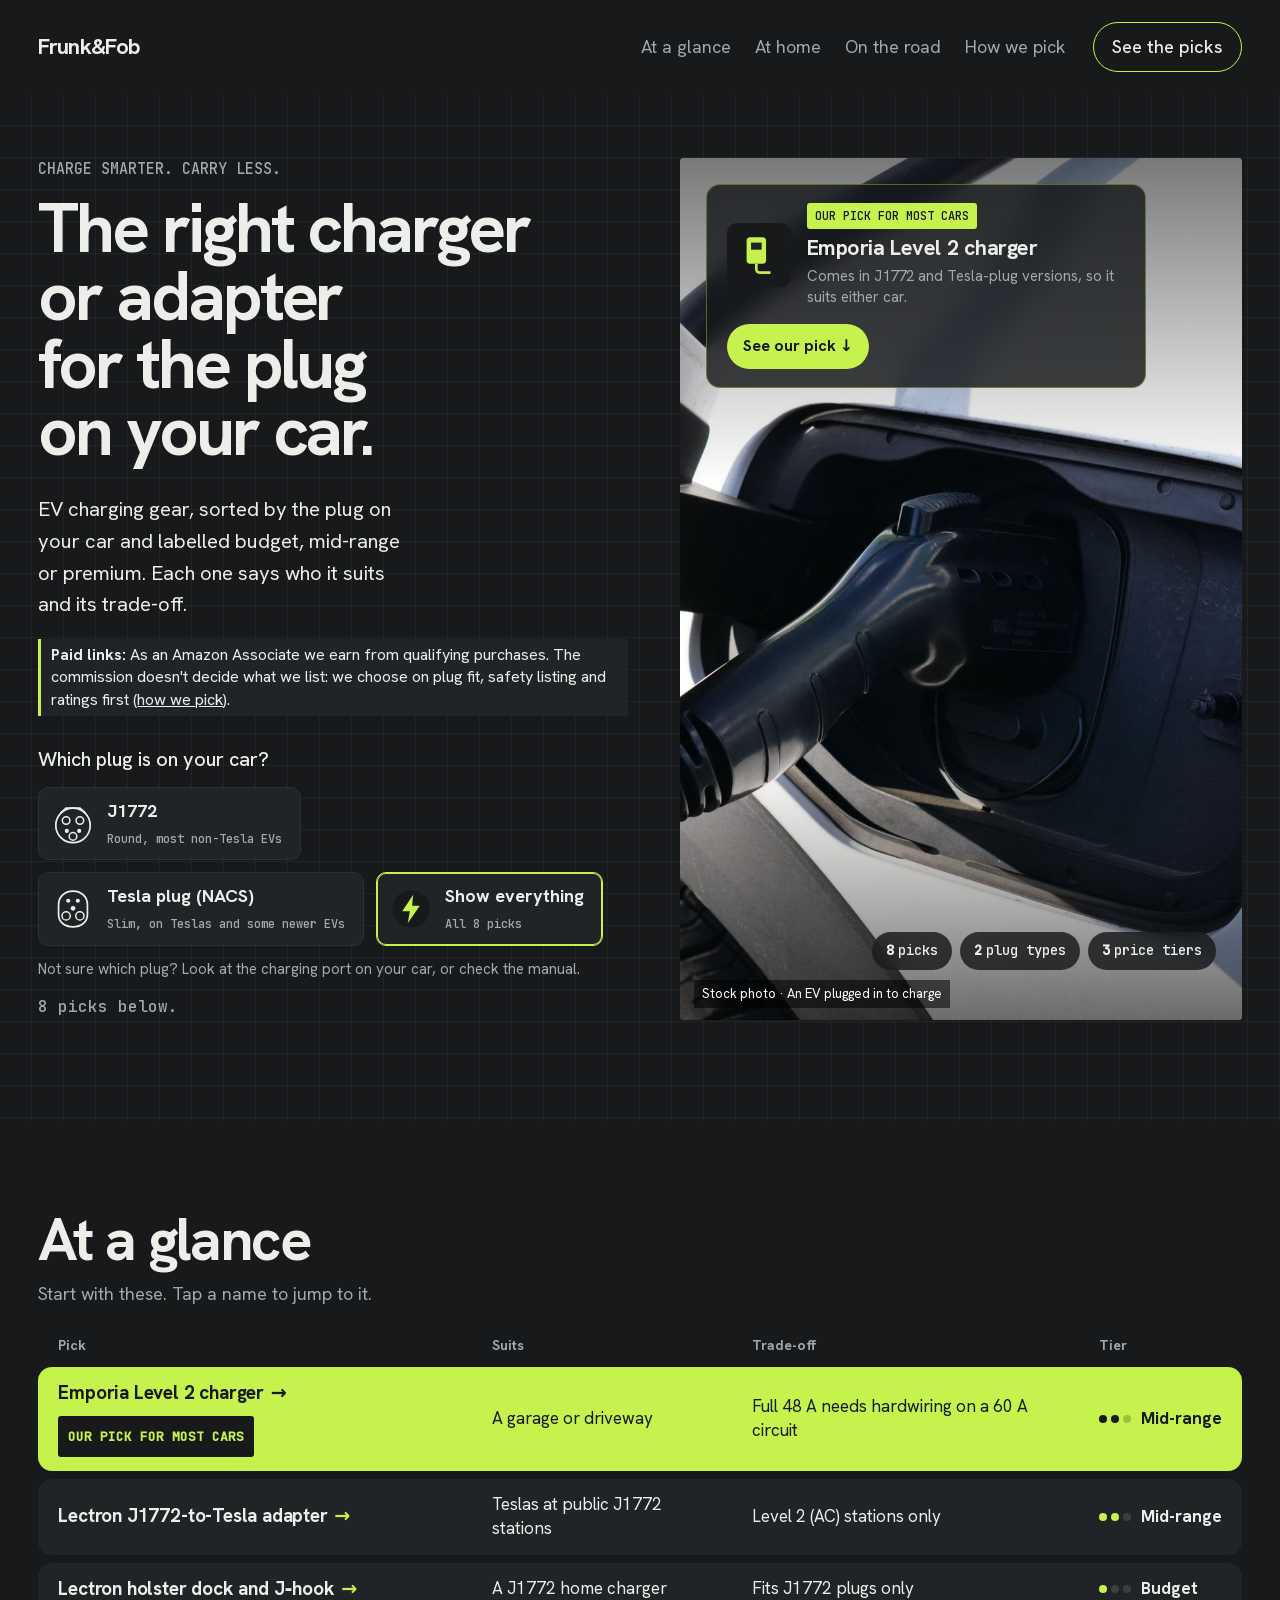
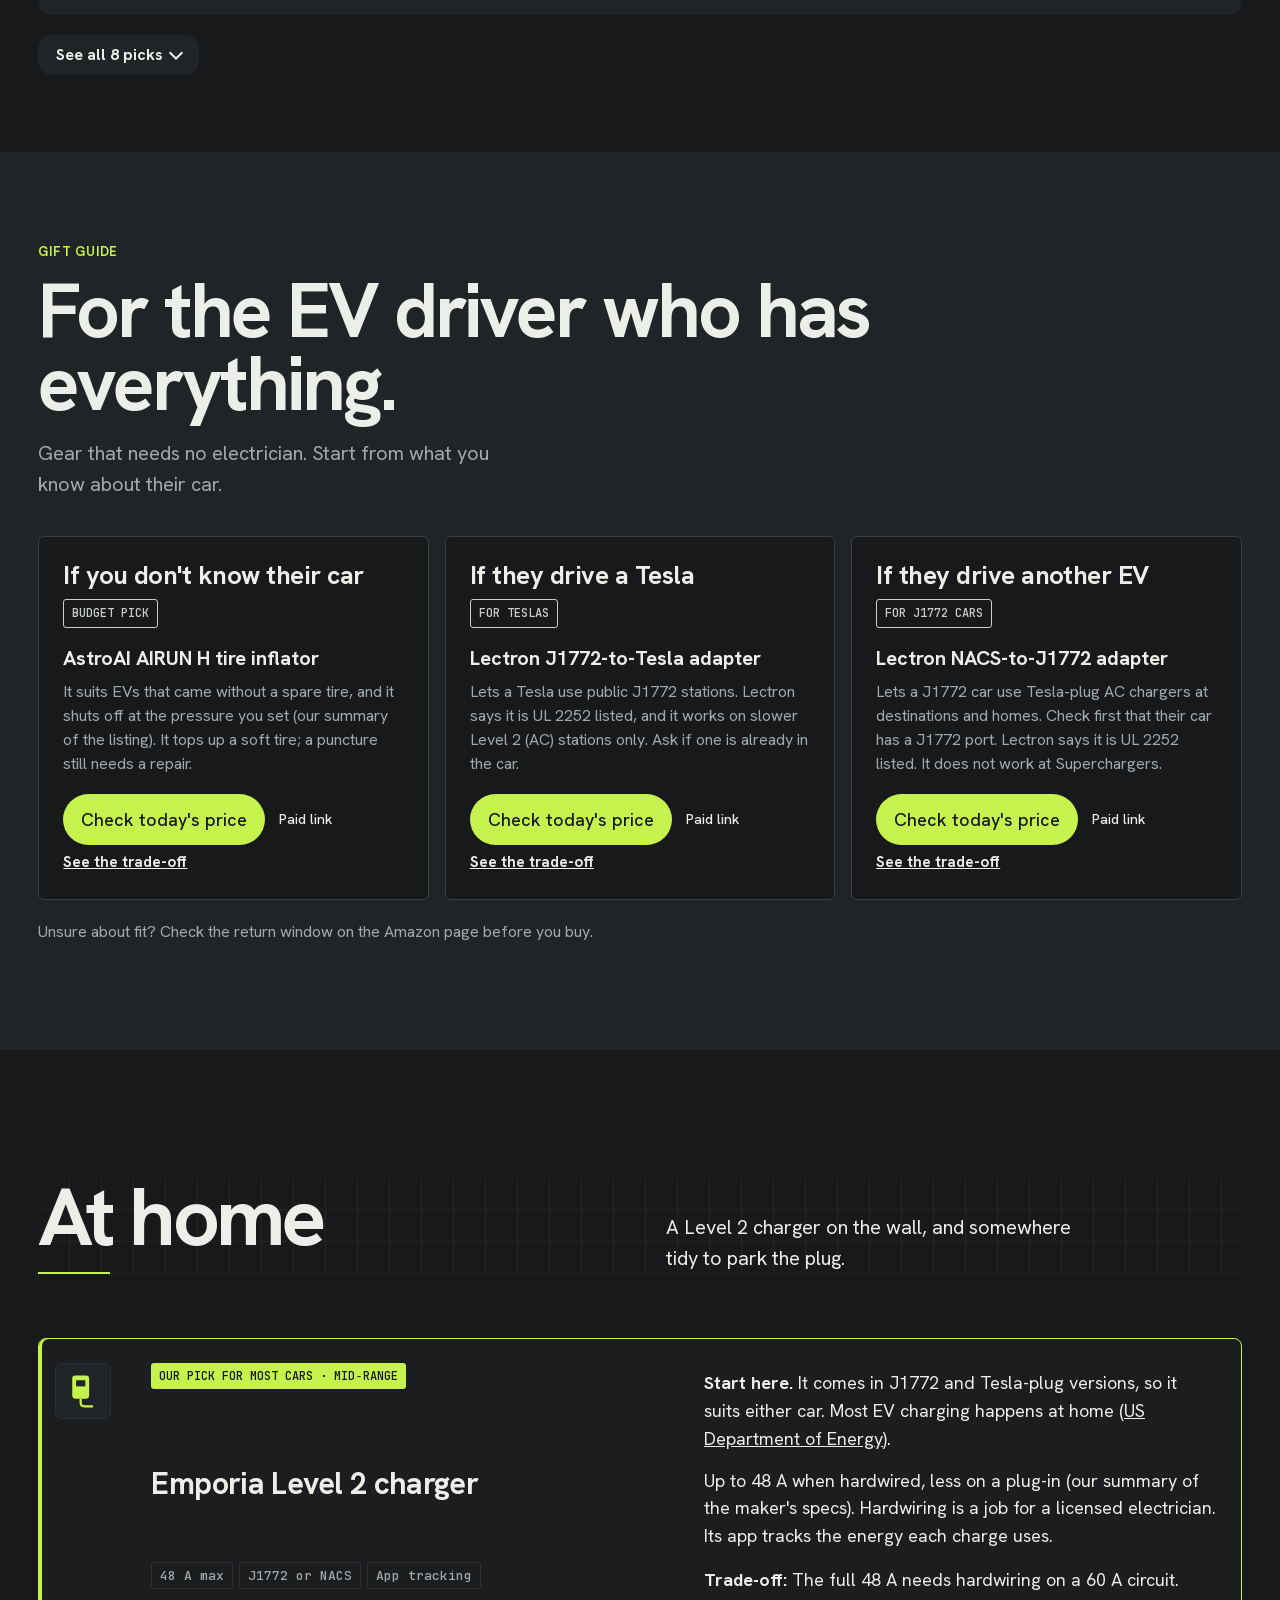
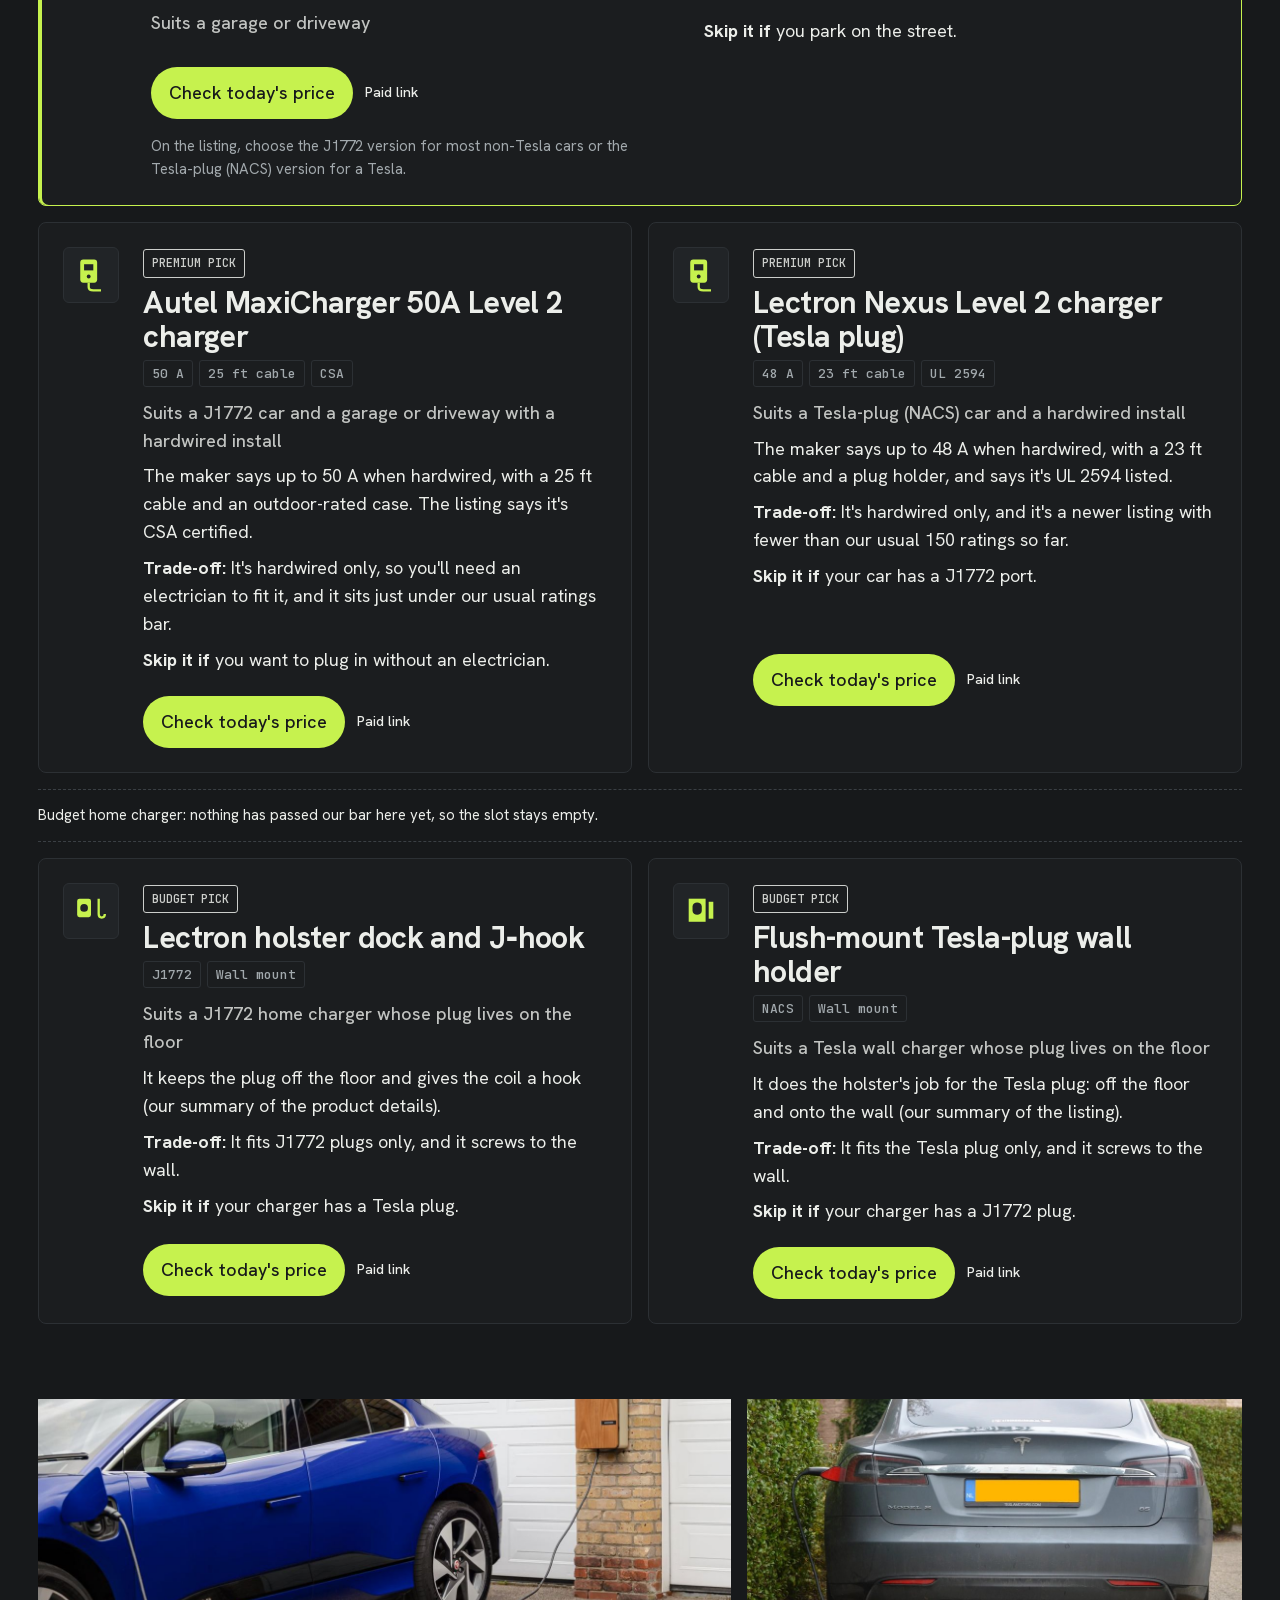
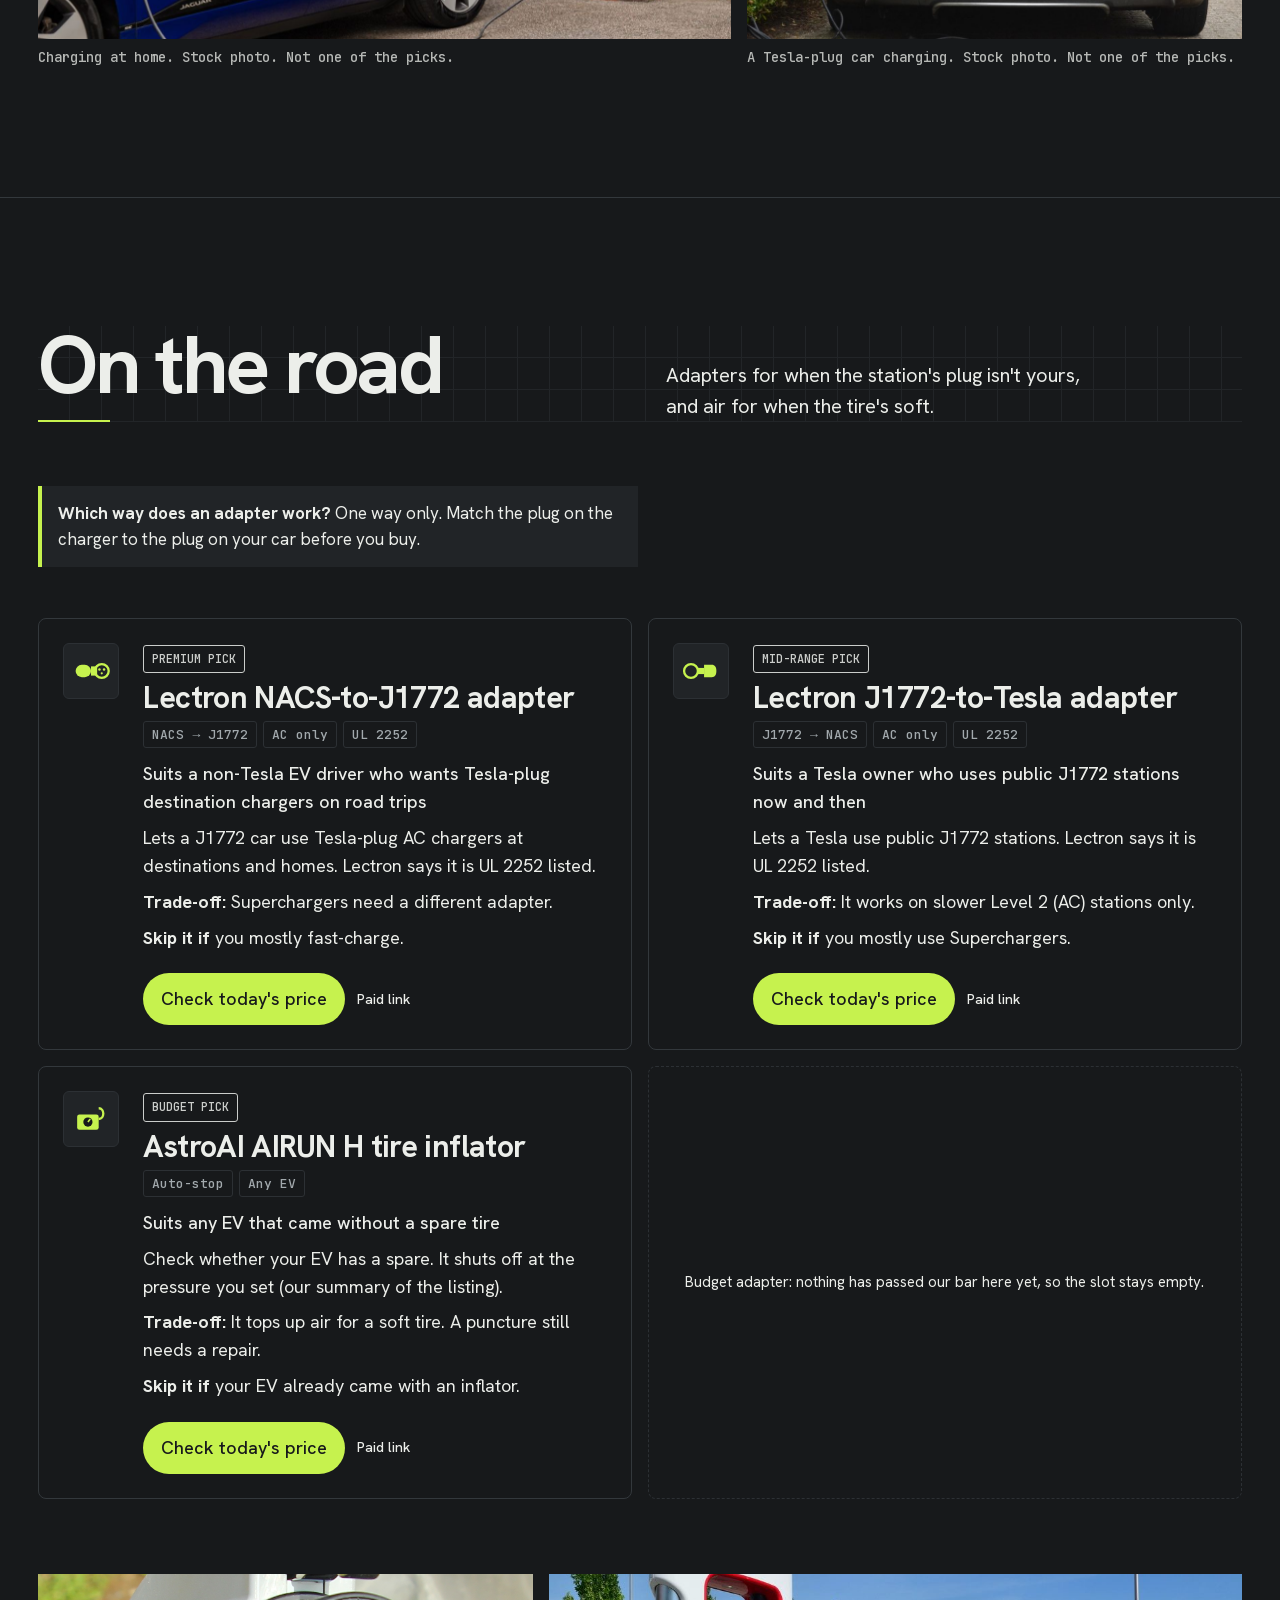
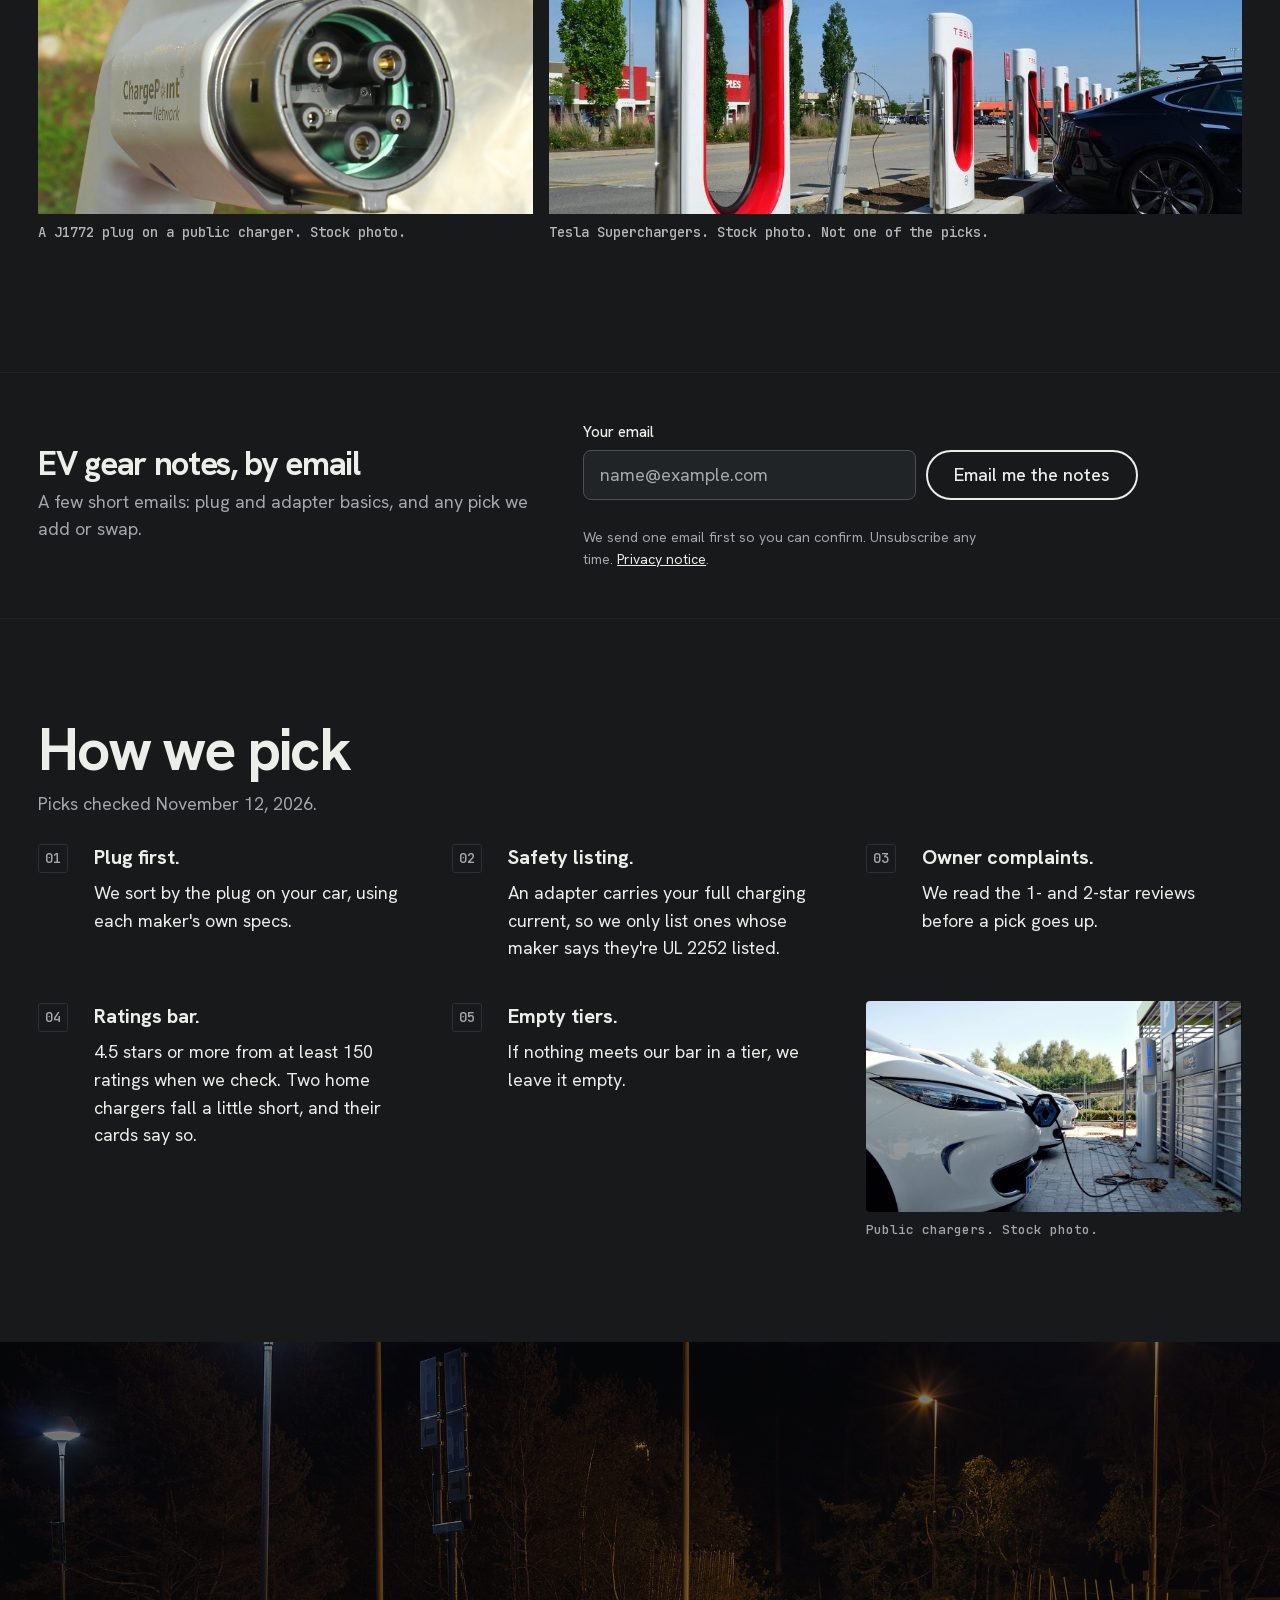
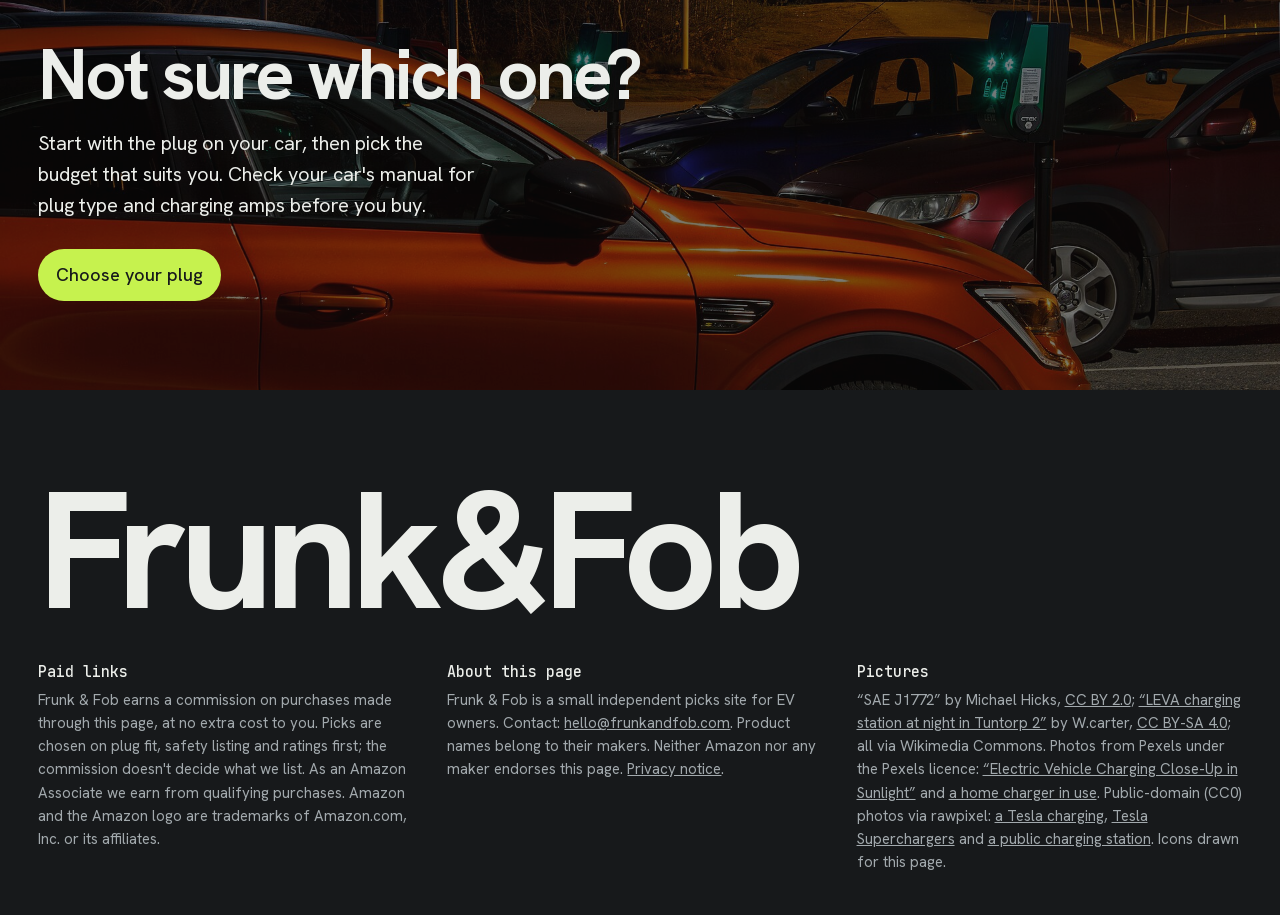
==== commit 627e94b3: "Autel card: drop the star rating (no Amazon ratings on our pages) Co-Authored-By: Claude Opus 5.5 <n" ====
--- a/picks/index.html
+++ b/picks/index.html
@@ -397,7 +397,7 @@
 .split figure img{transition-duration:.6s!important}
 </style>
 <script>(function(){if(!('IntersectionObserver' in window)){document.documentElement.classList.add('no-io');return}var io=new IntersectionObserver(function(es){es.forEach(function(e){if(e.isIntersecting){e.target.classList.add('in');io.unobserve(e.target)}})},{rootMargin:'0px 0px -12% 0px'});document.addEventListener('DOMContentLoaded',function(){document.querySelectorAll('.gh,.split figure').forEach(function(el){io.observe(el)})})})();</script>
-<style>/* from-video match (2026-11-18) */.fromvid{margin:0 var(--m);padding:18px clamp(16px,2.4vw,28px) 8px;background:var(--surface);border:1px solid #3a3f44;border-radius:14px}.fromvid h2{margin:0 0 6px;font-size:clamp(22px,2.4vw,30px);line-height:1.2}.fromvid .fv-check{display:flex;flex-direction:column;gap:8px;align-items:stretch;margin:0 0 8px;max-width:64ch}.fromvid .fv-check p{margin:0}.fromvid .fv-faces{display:grid;grid-template-columns:1fr 1fr;gap:10px;color:var(--ink)}.fromvid .fv-face{display:flex;align-items:center;gap:8px}.fromvid .fv-face small{font-size:14px;color:var(--ink);line-height:1.3}.fromvid .fv-faces svg{width:44px;height:44px;flex:none}.fromvid .btn{background:var(--lime);color:var(--paper-ink)}.fromvid .dealtag{display:none}.fromvid .fv-paid a{color:inherit}.fromvid .fv-oneway{margin:0 0 6px;max-width:64ch;font-size:16px}.fromvid .fv-paid{margin:0 0 4px;font-size:15px;color:var(--muted)}.fromvid .fv-alt{grid-column:1/-1;list-style:none;margin:14px 0 0;color:var(--muted);font-size:15px;font-weight:600;letter-spacing:.02em}.fromvid .picks{list-style:none;margin:0;padding:0}.fromvid .pick{opacity:1!important;transform:none!important}.fromvid .pick .fv-buy{order:1!important;margin:10px 0 4px!important}.fromvid .fv-all{display:inline-block;margin:10px 0 14px;color:var(--ink)}</style>
+<style>/* from-video match (2026-11-18) */.fromvid{margin:0 var(--m);padding:18px clamp(16px,2.4vw,28px) 8px;background:var(--surface);border:1px solid #3a3f44;border-radius:14px}.fromvid h2{margin:0 0 6px;font-size:clamp(22px,2.4vw,30px);line-height:1.2}.fromvid .fv-check{display:flex;flex-direction:column;gap:8px;align-items:stretch;margin:0 0 8px;max-width:64ch}.fromvid .fv-check p{margin:0}.fromvid .fv-faces{display:grid;grid-template-columns:1fr 1fr;gap:10px;color:var(--ink)}.fromvid .fv-face{display:flex;align-items:center;gap:8px}.fromvid .fv-face small{font-size:14px;color:var(--ink);line-height:1.3}.fromvid .fv-faces svg{width:44px;height:44px;flex:none}.fromvid .btn{background:var(--lime);color:var(--paper-ink)}.fromvid .dealtag{display:none}.fromvid .fv-paid a{color:inherit}.fromvid .fv-oneway{margin:0 0 6px;max-width:64ch;font-size:16px}.fromvid .fv-paid{margin:0 0 4px;font-size:15px;color:var(--muted)}.fromvid .fv-alt{grid-column:1/-1;list-style:none;margin:14px 0 0;color:var(--muted);font-size:15px;font-weight:600;letter-spacing:.02em}.fromvid .picks{list-style:none;margin:0;padding:0}.fromvid .pick{opacity:1!important;transform:none!important}.fromvid .pick .fv-pre{order:1!important;margin:8px 0 0!important}.fromvid .pick .fv-buy{order:1!important;margin:10px 0 4px!important}.fromvid .fv-all{display:inline-block;margin:10px 0 14px;color:var(--ink)}</style>
 </head>
 <body>
 <a class="skiplink" href="#glance">Skip to the picks</a>
@@ -521,7 +521,7 @@
       </li>
       <li class="pick rise" id="pk-autel" data-plug="j1772">
         <div class="ic" aria-hidden="true"><svg viewBox="0 0 52 52"><rect x="12" y="6" width="22" height="30" rx="4" fill="#c6f24e"/><rect x="17" y="12" width="12" height="8" fill="#212427"/><circle cx="23" cy="28" r="2.5" fill="#212427"/><path d="M23 36v6c0 4 3 4 6 4h10" fill="none" stroke="#c6f24e" stroke-width="3"/></svg></div>
-        <div><span class="tier">Premium pick</span><h3>Autel MaxiCharger 50A Level 2 charger</h3><ul class="spec" aria-label="Key specs"><li>50 A</li><li>25 ft cable</li><li>CSA</li></ul><p class="who">Suits a J1772 car and a garage or driveway with a hardwired install</p><p class="why">The maker says up to 50 A when hardwired, with a 25 ft cable and an outdoor-rated case. The listing says it's CSA certified.</p><p class="give"><b>Trade-off:</b> It's hardwired only, so you'll need an electrician to fit it, and at 4.4 stars it sits just under our usual ratings bar.</p><p class="skip"><b>Skip it if</b> you want to plug in without an electrician.</p></div>
+        <div><span class="tier">Premium pick</span><h3>Autel MaxiCharger 50A Level 2 charger</h3><ul class="spec" aria-label="Key specs"><li>50 A</li><li>25 ft cable</li><li>CSA</li></ul><p class="who">Suits a J1772 car and a garage or driveway with a hardwired install</p><p class="why">The maker says up to 50 A when hardwired, with a 25 ft cable and an outdoor-rated case. The listing says it's CSA certified.</p><p class="give"><b>Trade-off:</b> It's hardwired only, so you'll need an electrician to fit it, and it sits just under our usual ratings bar.</p><p class="skip"><b>Skip it if</b> you want to plug in without an electrician.</p></div>
         <div class="buy"><a class="btn" aria-label="Check today's price: Autel MaxiCharger 50A Level 2 charger (paid link)" href="https://www.amazon.com/Autel-MaxiCharger-Electric-Bluetooth-Charging/dp/B0B8NFFYXT?dib=eyJ2IjoiMSJ9.[base64].5xM9zEmvguhpd3erIEBA0cdizz4pnydqZhiNtjIDdjU&amp;dib_tag=se&amp;keywords=Autel+MaxiCharger+Home+50A&amp;qid=1794460013&amp;sr=8-1-spons&amp;sp_csd=d2lkZ2V0TmFtZT1zcF9hdGY&amp;psc=1&amp;linkCode=ll2&amp;tag=frunkfob-20&amp;linkId=6e2ecd19a6e4116ab915337268e3cf52&amp;language=en_US&amp;gaOptInStatus=true&amp;ref_=as_li_ss_tl" rel="sponsored nofollow noopener" target="_blank">Check today's price</a><span class="paidtag">Paid link</span></div>
       </li>
       <li class="pick rise" id="pk-nexus" data-plug="nacs">
@@ -636,7 +636,7 @@
 var whose={'pk-holster':'charger','pk-tesla-holder':'charger'};
 var q=(location.search.match(/[?&]pick=([a-z0-9-]+)/)||[])[1];if(!q)return;var id=q==='most'?'most':'pk-'+q.replace(/^pk-/,'');
 var src=id&&document.getElementById(id);if(!src||!src.classList.contains('pick'))return;
-function copy(el){var c=el.cloneNode(true);c.removeAttribute('id');c.classList.remove('rise','off');c.classList.add('in');c.removeAttribute('aria-hidden');c.inert=false;c.querySelectorAll('[id]').forEach(function(x){x.removeAttribute('id')});c.querySelectorAll('a.more').forEach(function(a){a.remove()});var by=c.querySelector('.buy'),sp=c.querySelector('.who')||c.querySelector('.spec')||c.querySelector('h3');if(by&&sp){by.classList.add('fv-buy');sp.parentNode.insertBefore(by,sp.nextSibling)}return c}
+function copy(el){var c=el.cloneNode(true);c.removeAttribute('id');c.classList.remove('rise','off');c.classList.add('in');c.removeAttribute('aria-hidden');c.inert=false;c.querySelectorAll('[id]').forEach(function(x){x.removeAttribute('id')});c.querySelectorAll('a.more').forEach(function(a){a.remove()});var by=c.querySelector('.buy'),sp=c.querySelector('.who')||c.querySelector('.spec')||c.querySelector('h3');if(by&&sp){by.classList.add('fv-buy');sp.parentNode.insertBefore(by,sp.nextSibling);var pre=c.querySelector('.ver');if(!pre){var w=c.querySelector('.why');if(w&&/has a spare/.test(w.textContent))pre=w}if(pre){pre.classList.add('fv-pre');by.parentNode.insertBefore(pre,by)}}return c}
 function face(fid,t){var l=document.querySelector('label[for="'+fid+'"] svg');return l?'<span class="fv-face">'+l.outerHTML.replace('<svg ','<svg aria-hidden="true" ')+'<small>'+t+'</small></span>':''}
 var w=whose[id]||'car',sec=document.createElement('section');sec.className='fromvid';sec.setAttribute('aria-labelledby','h-fromvid');
 var h='<h2 id="h-fromvid">The '+(kind[id]||'pick')+' from the video</h2>';
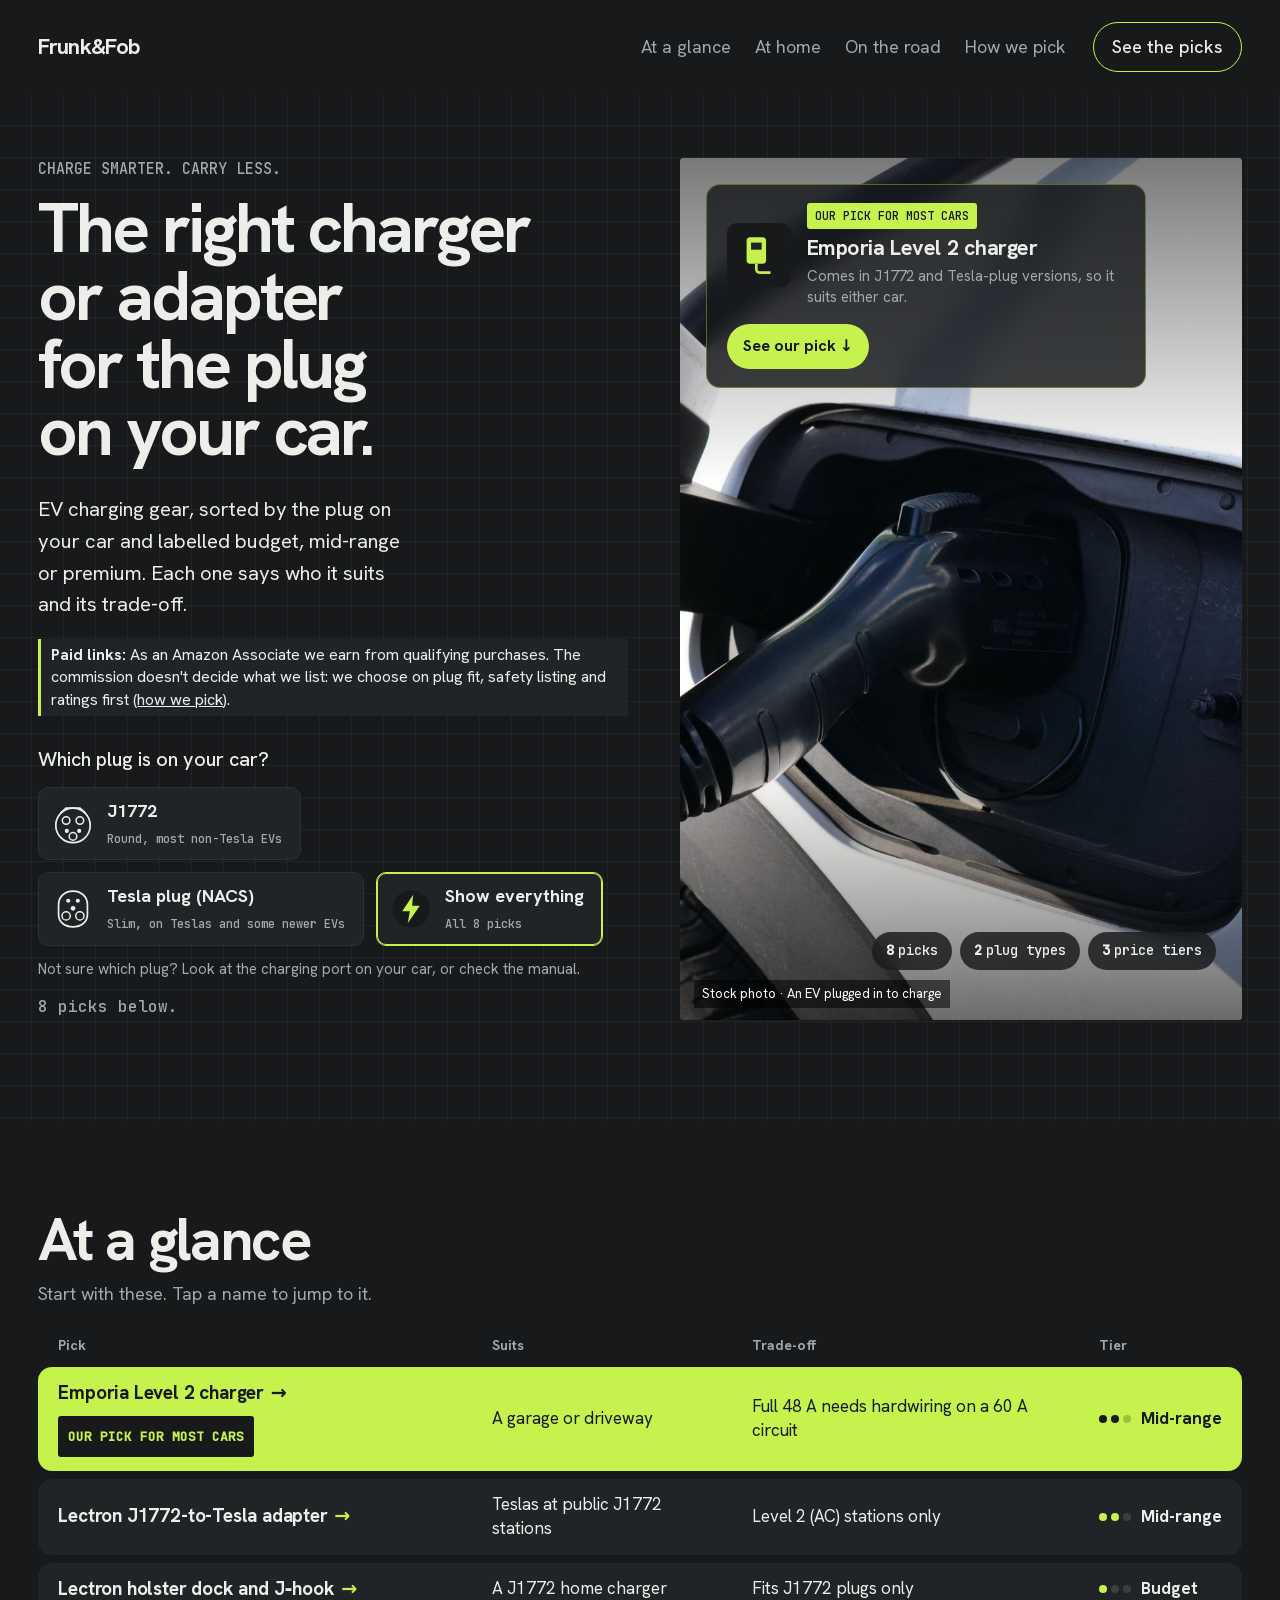
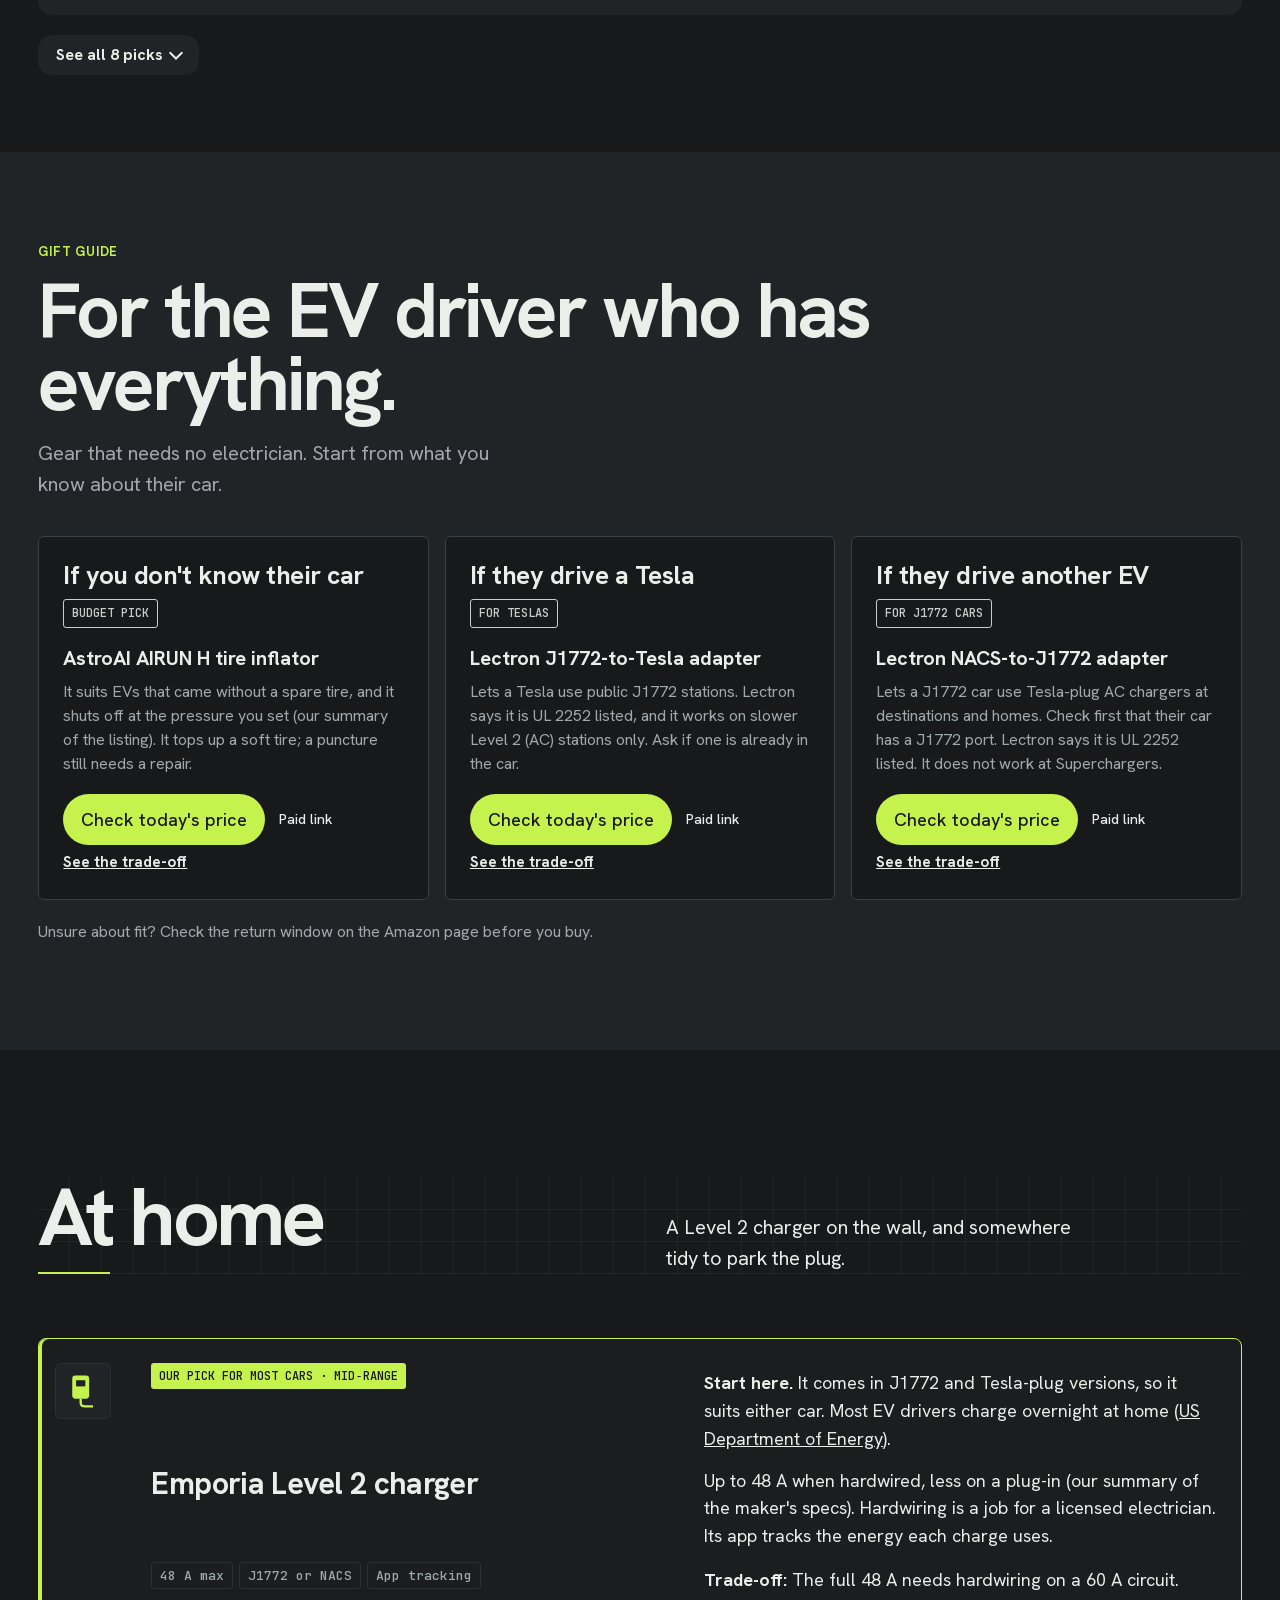
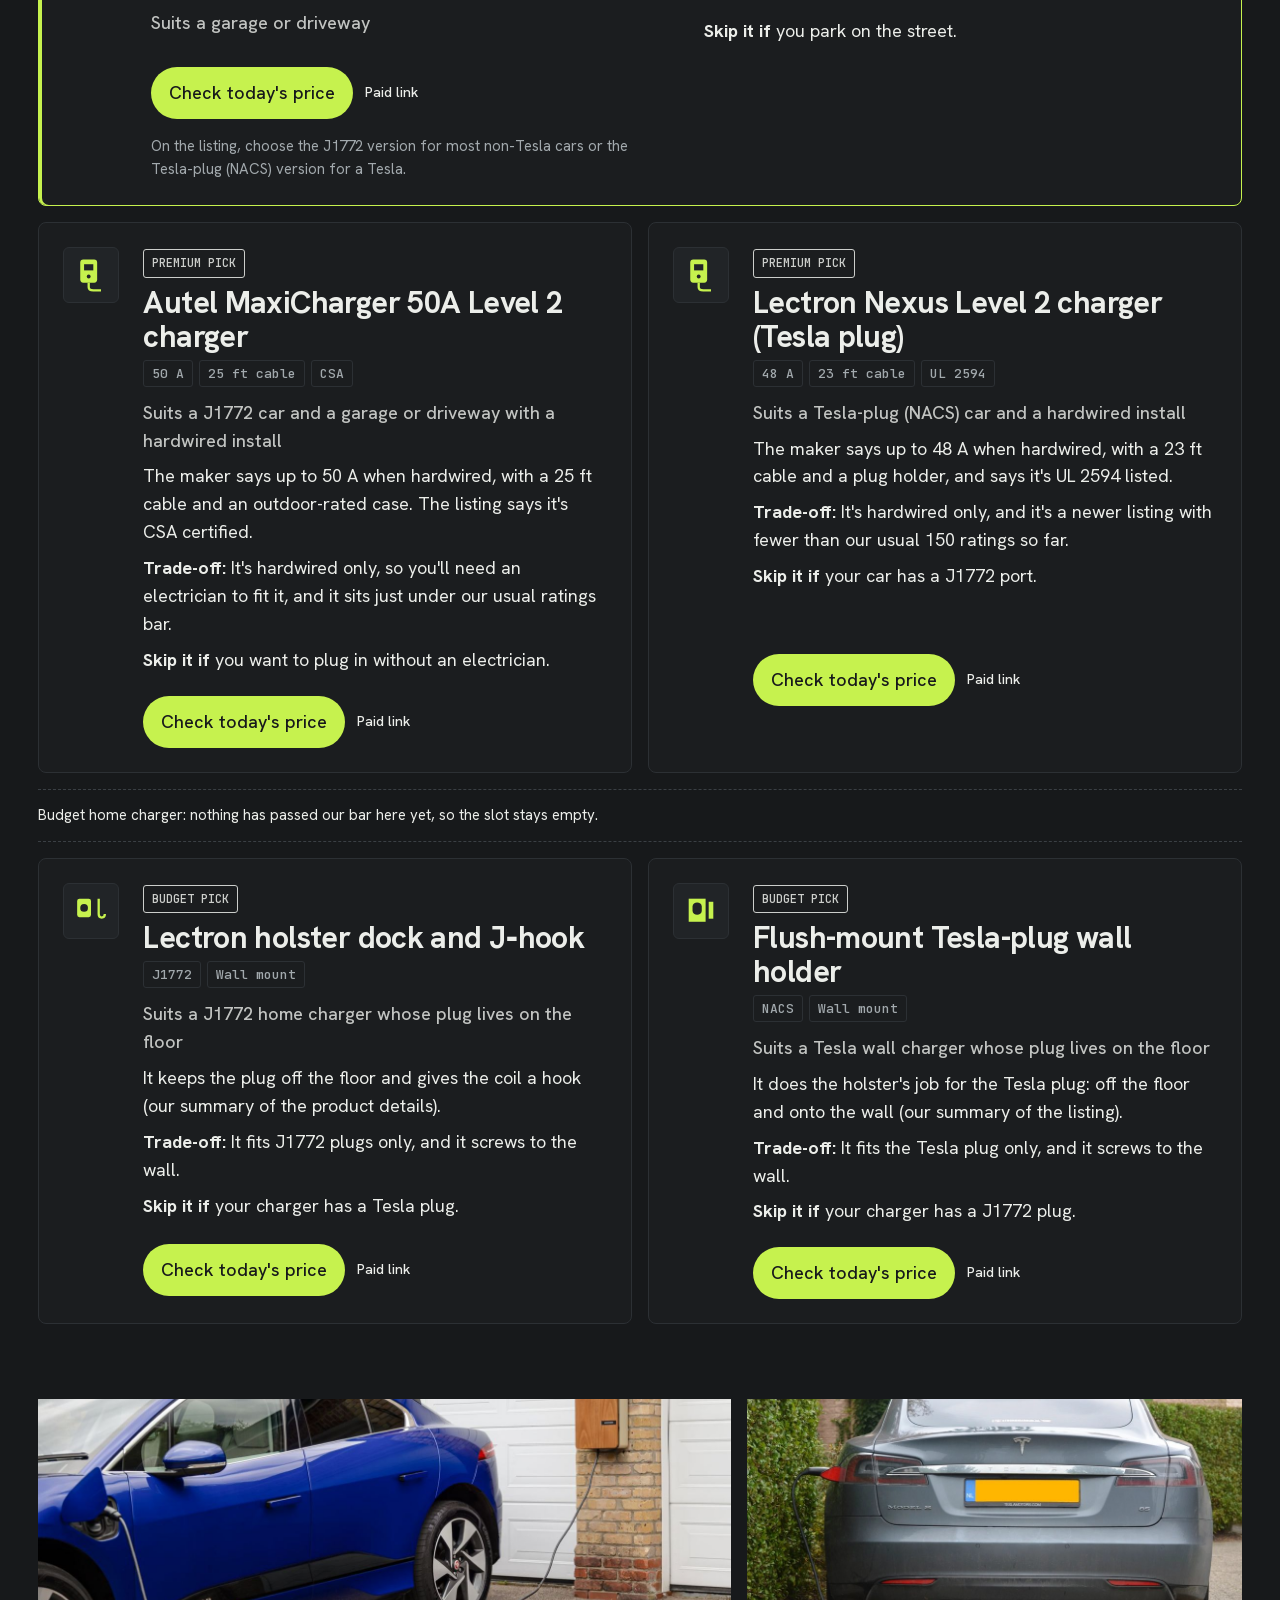
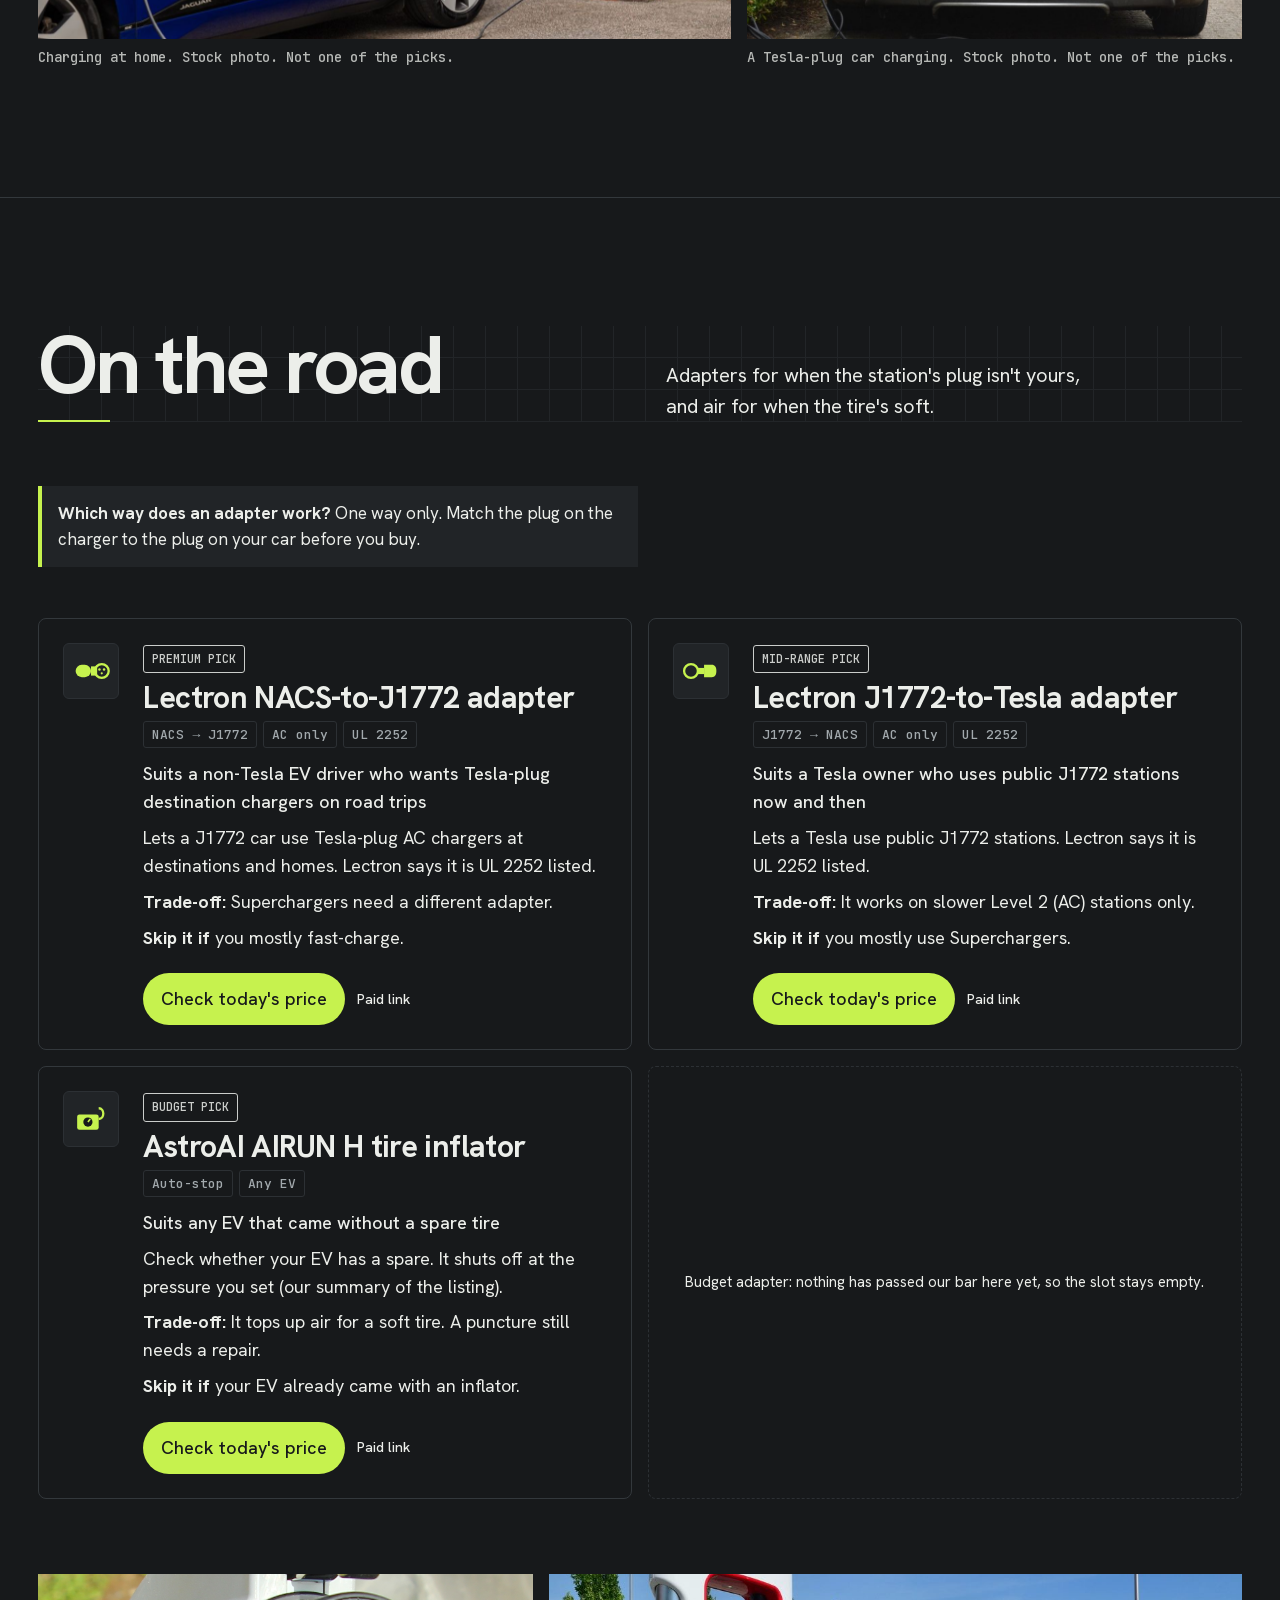
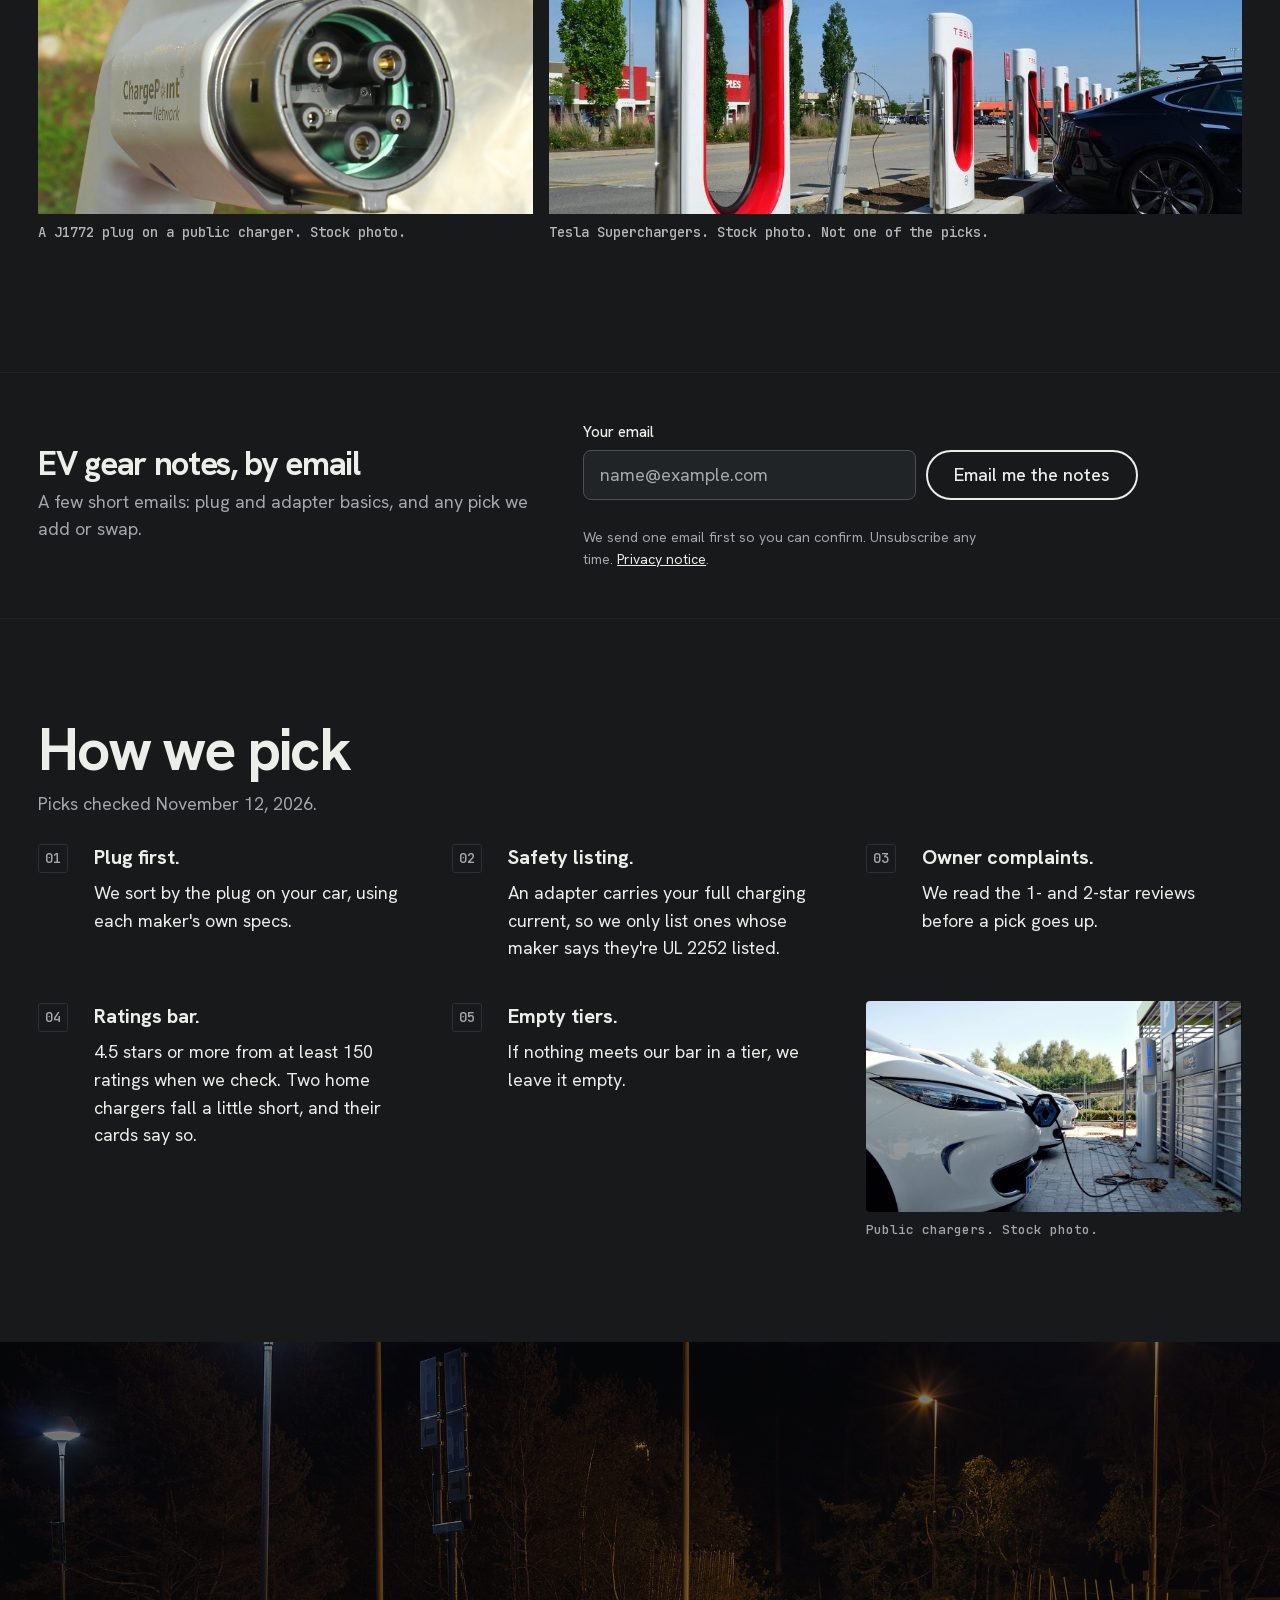
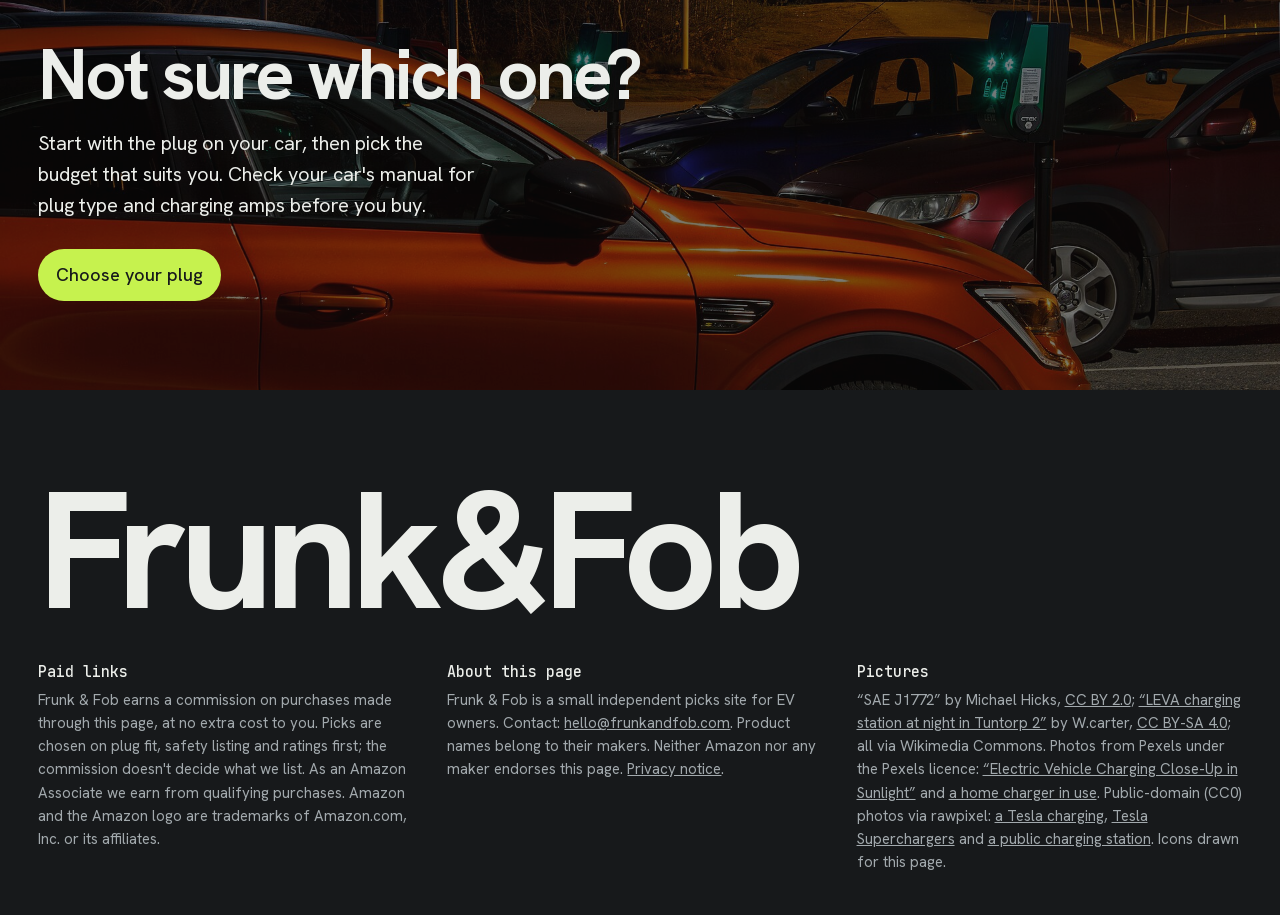
==== commit 66ae3968: "Picks page: accuracy fixes from the 11-18 regrade Co-Authored-By: Claude Opus 5.5 <noreply@anthropic" ====
--- a/picks/index.html
+++ b/picks/index.html
@@ -516,7 +516,7 @@
     <ul class="picks">
       <li class="pick most rise" id="most" data-plug="all">
         <div class="ic" aria-hidden="true"><svg viewBox="0 0 52 52"><rect x="12" y="6" width="22" height="30" rx="4" fill="#c6f24e"/><rect x="17" y="12" width="12" height="8" fill="#212427"/><path d="M23 36v6c0 4 3 4 6 4h10" fill="none" stroke="#c6f24e" stroke-width="3"/></svg></div>
-        <div><span class="most-tag">Our pick for most cars · Mid&#8209;range</span><h3>Emporia Level 2 charger</h3><ul class="spec" aria-label="Key specs"><li>48 A max</li><li>J1772 or NACS</li><li>App tracking</li></ul><p class="most-why"><b>Start here.</b> It comes in J1772 and Tesla-plug versions, so it suits either car. Most EV charging happens at home (<a href="https://afdc.energy.gov/fuels/electricity-charging-home" rel="noopener" target="_blank">US Department of Energy</a>).</p><p class="who">Suits a garage or driveway</p><p class="why">Up to 48 A when hardwired, less on a plug-in (our summary of the maker's specs). Hardwiring is a job for a licensed electrician. Its app tracks the energy each charge uses.</p><p class="give"><b>Trade-off:</b> The full 48 A needs hardwiring on a 60 A circuit.</p><p class="skip"><b>Skip it if</b> you park on the street.</p></div>
+        <div><span class="most-tag">Our pick for most cars · Mid&#8209;range</span><h3>Emporia Level 2 charger</h3><ul class="spec" aria-label="Key specs"><li>48 A max</li><li>J1772 or NACS</li><li>App tracking</li></ul><p class="most-why"><b>Start here.</b> It comes in J1772 and Tesla-plug versions, so it suits either car. Most EV drivers charge overnight at home (<a href="https://afdc.energy.gov/fuels/electricity-charging-home" rel="noopener" target="_blank">US Department of Energy</a>).</p><p class="who">Suits a garage or driveway</p><p class="why">Up to 48 A when hardwired, less on a plug-in (our summary of the maker's specs). Hardwiring is a job for a licensed electrician. Its app tracks the energy each charge uses.</p><p class="give"><b>Trade-off:</b> The full 48 A needs hardwiring on a 60 A circuit.</p><p class="skip"><b>Skip it if</b> you park on the street.</p></div>
         <div class="buy"><a class="btn" aria-label="Check today's price: Emporia Level 2 charger (paid link)" href="https://www.amazon.com/dp/B0CKKPTDPK?tag=frunkfob-20" rel="sponsored nofollow noopener" target="_blank">Check today's price</a><span class="paidtag">Paid link</span></div><p class="ver">On the listing, choose the J1772 version for most non-Tesla cars or the Tesla-plug (NACS) version for a Tesla.</p>
       </li>
       <li class="pick rise" id="pk-autel" data-plug="j1772">
@@ -640,7 +640,7 @@
 function face(fid,t){var l=document.querySelector('label[for="'+fid+'"] svg');return l?'<span class="fv-face">'+l.outerHTML.replace('<svg ','<svg aria-hidden="true" ')+'<small>'+t+'</small></span>':''}
 var w=whose[id]||'car',sec=document.createElement('section');sec.className='fromvid';sec.setAttribute('aria-labelledby','h-fromvid');
 var h='<h2 id="h-fromvid">The '+(kind[id]||'pick')+' from the video</h2>';
-if(src.dataset.plug!=='all')h+='<div class="fv-check"><span class="fv-faces" aria-hidden="true">'+face('p-j','J1772: round, most non-Tesla EVs')+face('p-n','Tesla plug (NACS): slim, on Teslas and some newer EVs')+'</span><p><b>Check your '+w+'&rsquo;s plug first.</b> Each pick says which one it fits.</p></div>';
+if(src.dataset.plug!=='all')h+='<div class="fv-check"><span class="fv-faces" aria-hidden="true">'+face('p-j','J1772: round, most non-Tesla EVs')+face('p-n','Tesla plug (NACS): slim, on Teslas and some newer EVs')+'</span>'+(/^pk-(nacs-j1772|j1772-tesla)$/.test(id)?'':'<p><b>Check your '+w+'&rsquo;s plug first.</b> Each pick says which one it fits.</p>')+'</div>';
 var dir={'pk-nacs-j1772':'This one takes a Tesla-plug (NACS) charger and fits a J1772 car.','pk-j1772-tesla':'This one takes a J1772 charger and fits a Tesla-plug car.'};if(kind[id]==='adapter')h+='<p class="fv-oneway"><strong>Adapters work one way.</strong> '+dir[id]+'</p>';
 h+='<p class="fv-paid">Paid links: Frunk &amp; Fob earns a commission if you buy through them. (<a href="#how">How we pick</a>)</p><ul class="picks"></ul>';
 sec.innerHTML=h;var ul=sec.querySelector('ul');ul.appendChild(copy(src));var a=alt[id]&&document.getElementById(alt[id]);
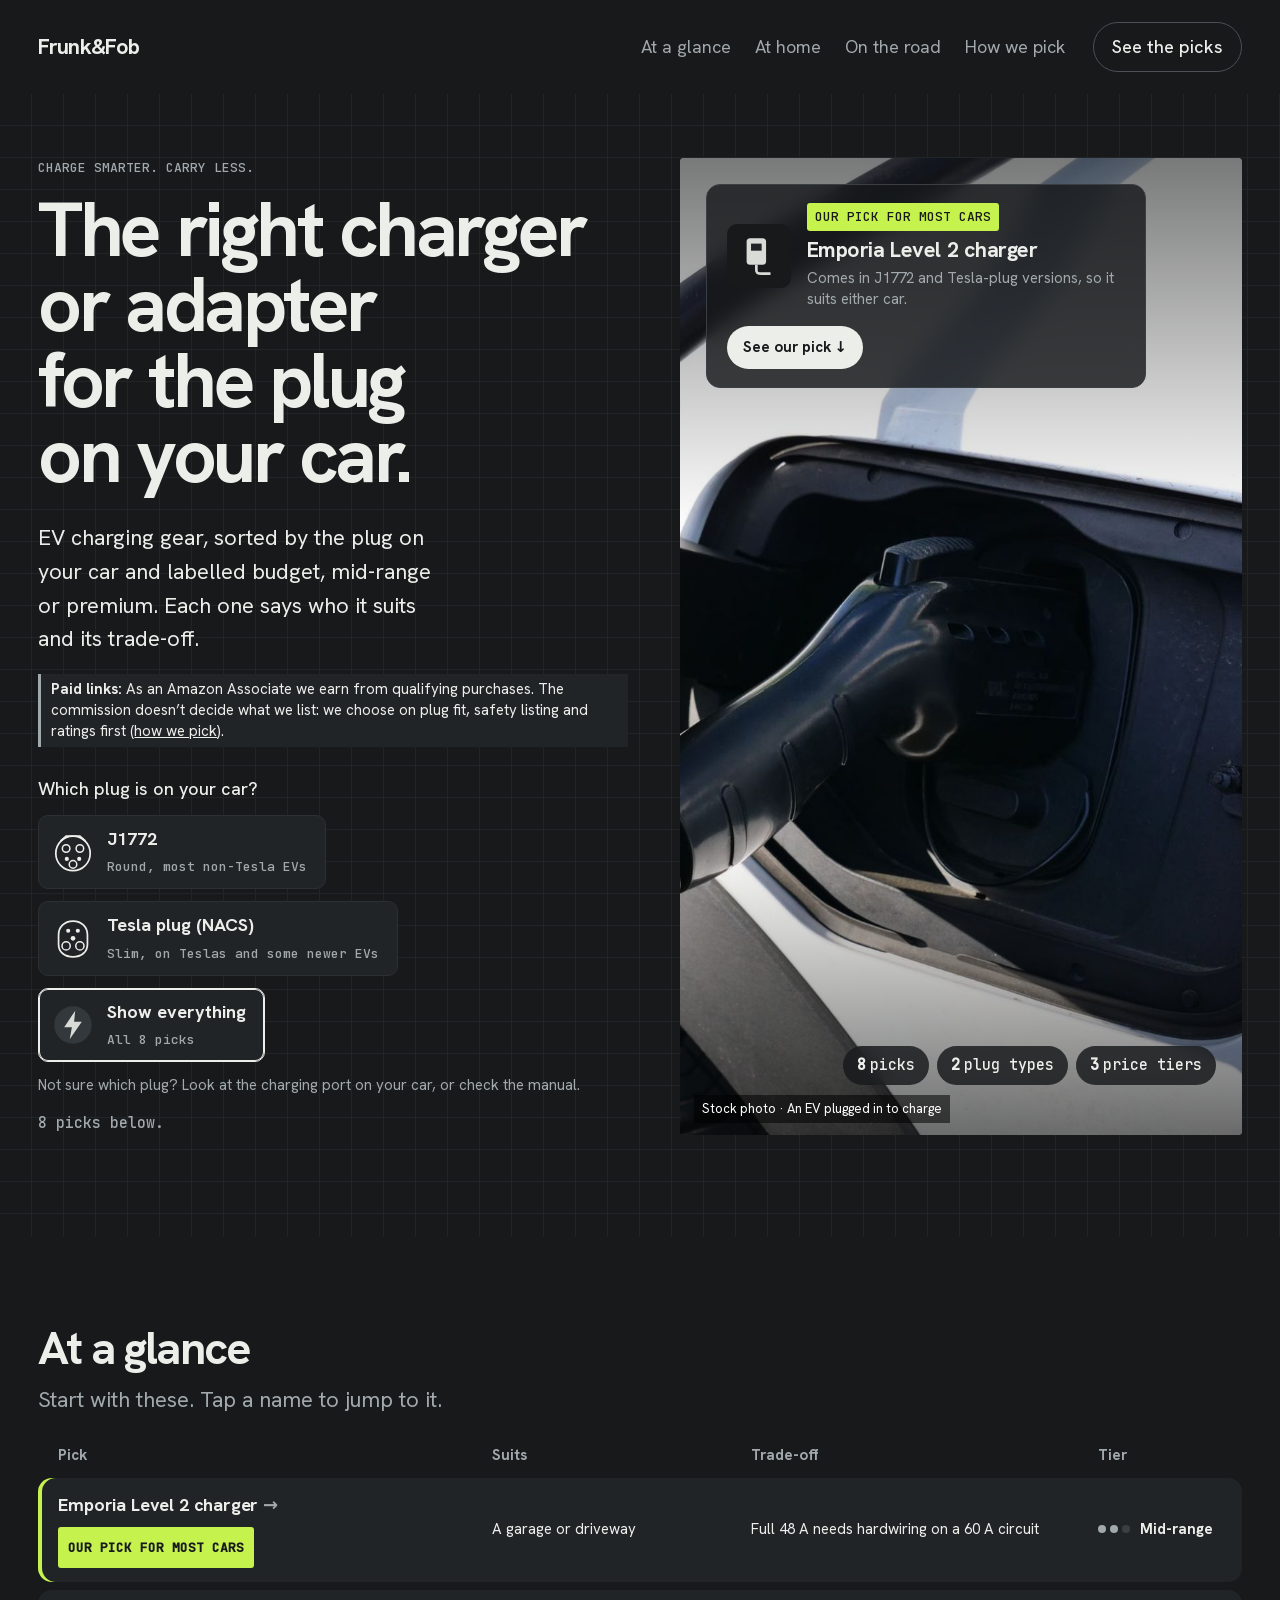
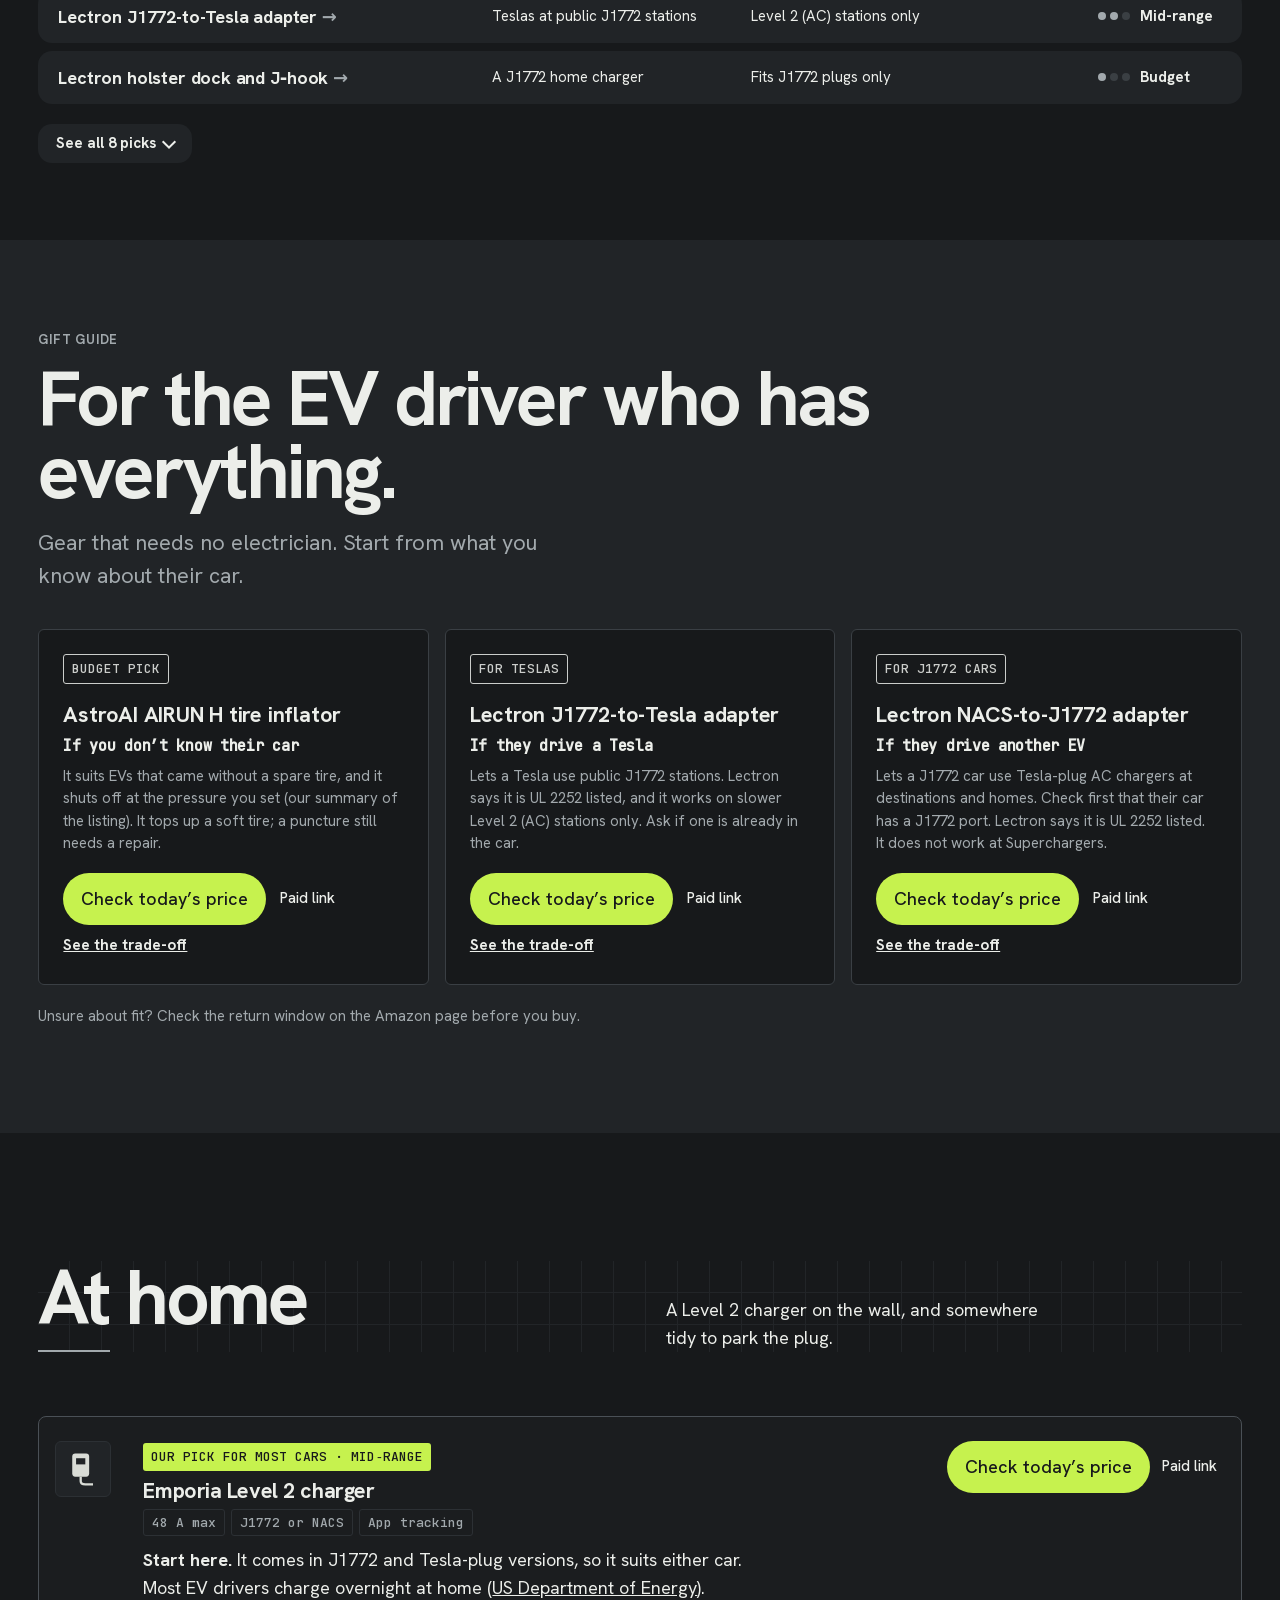
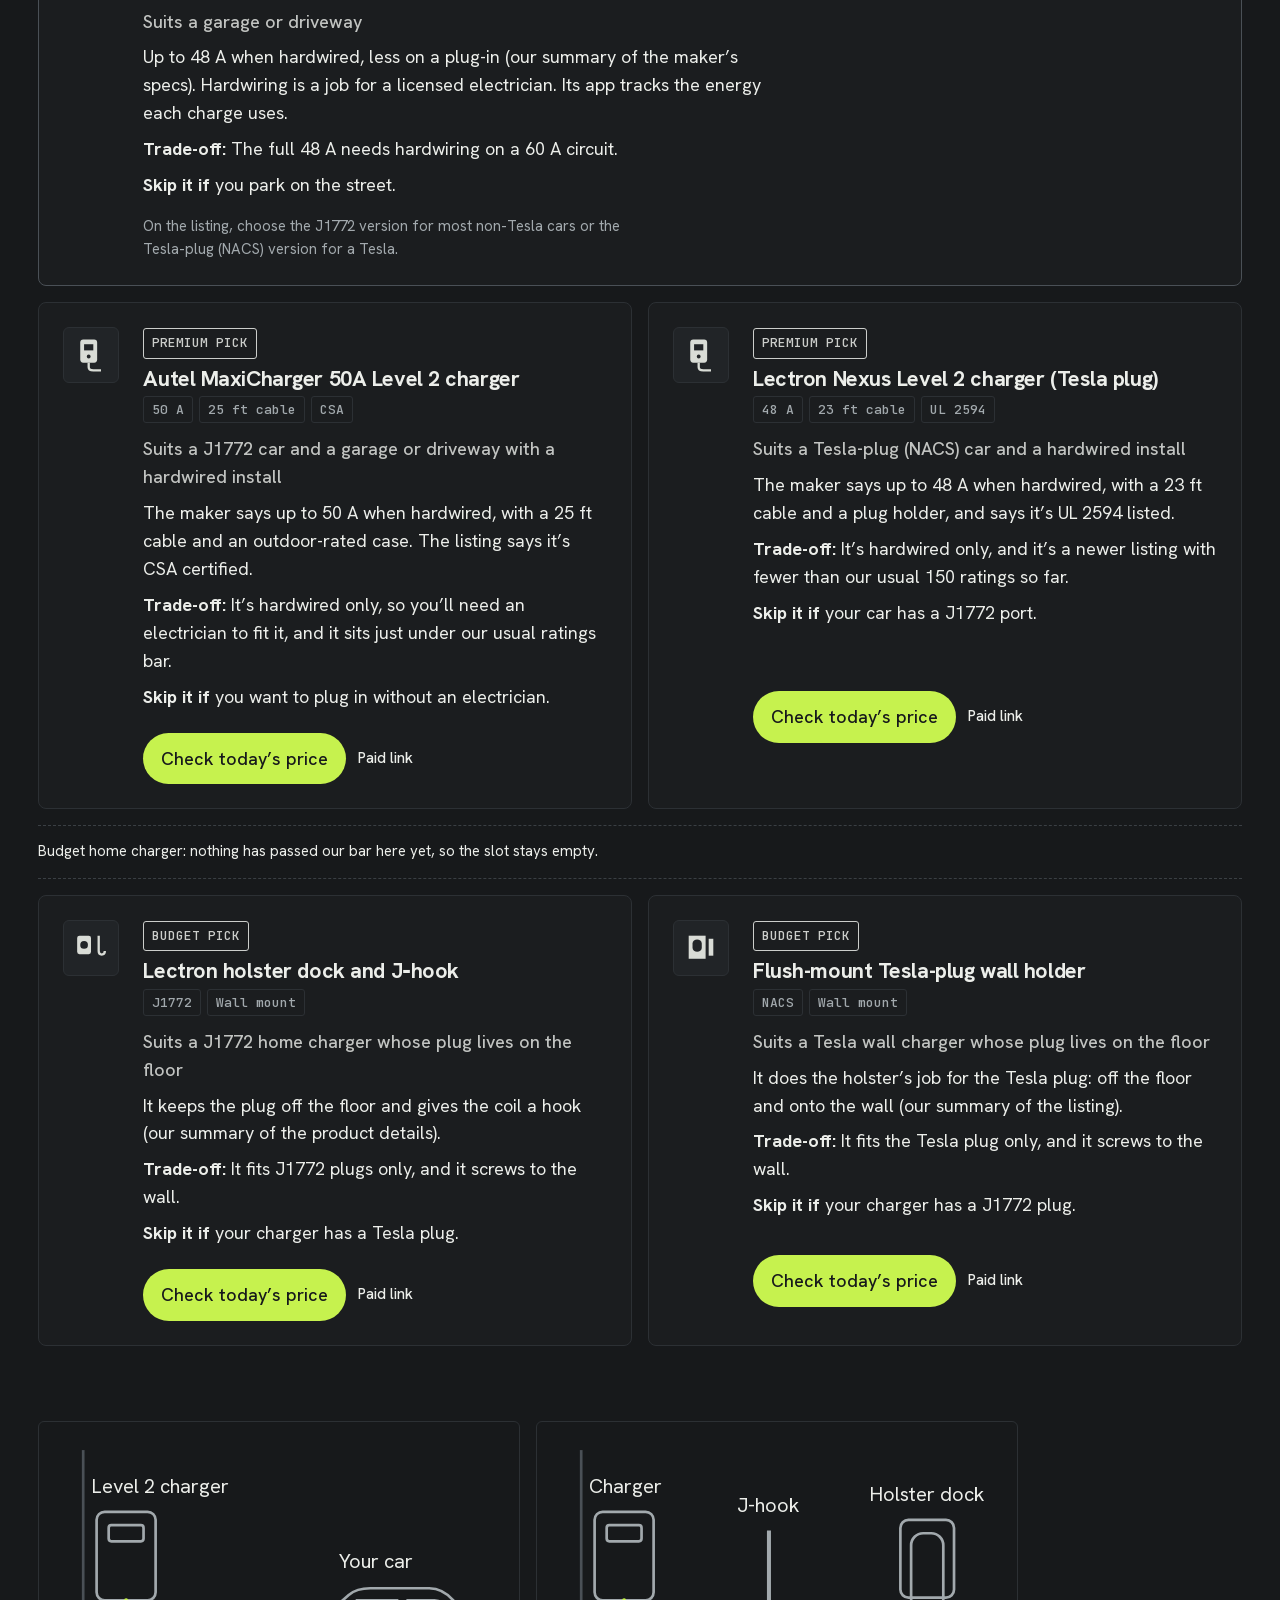
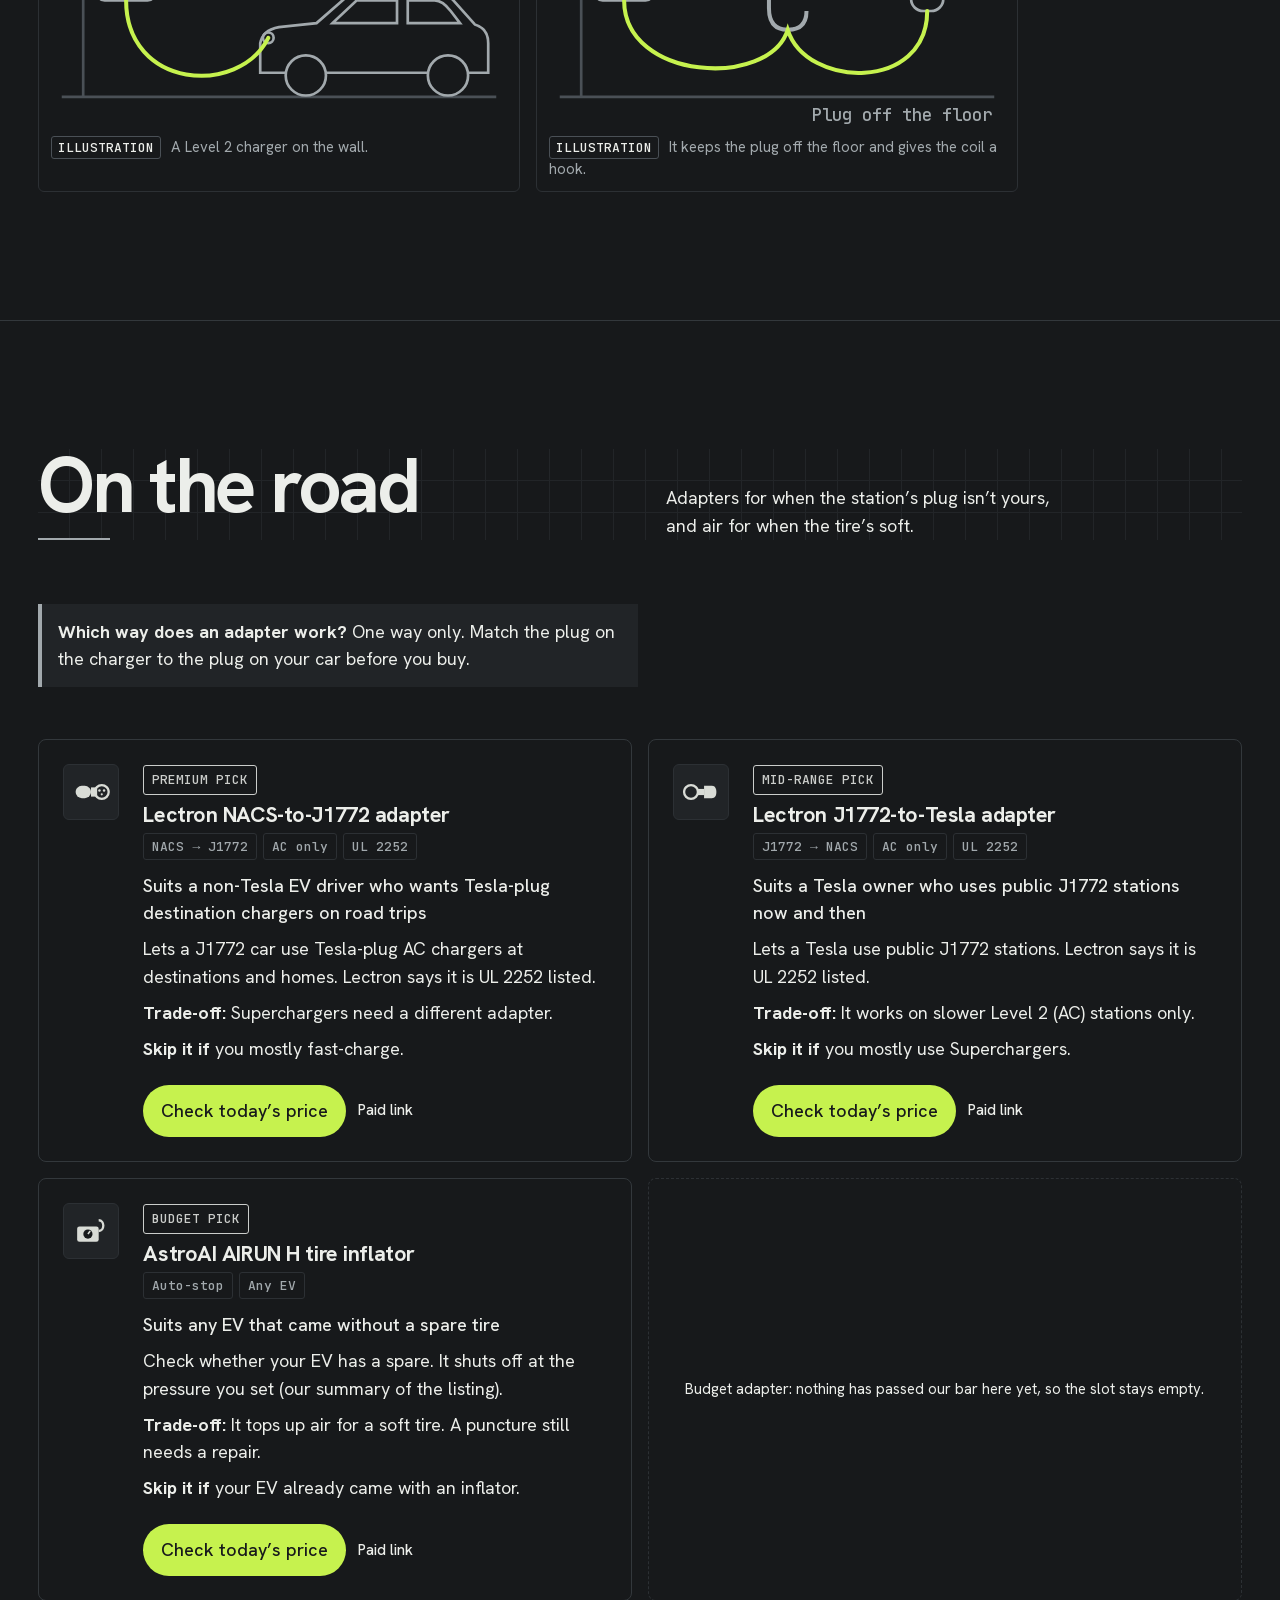
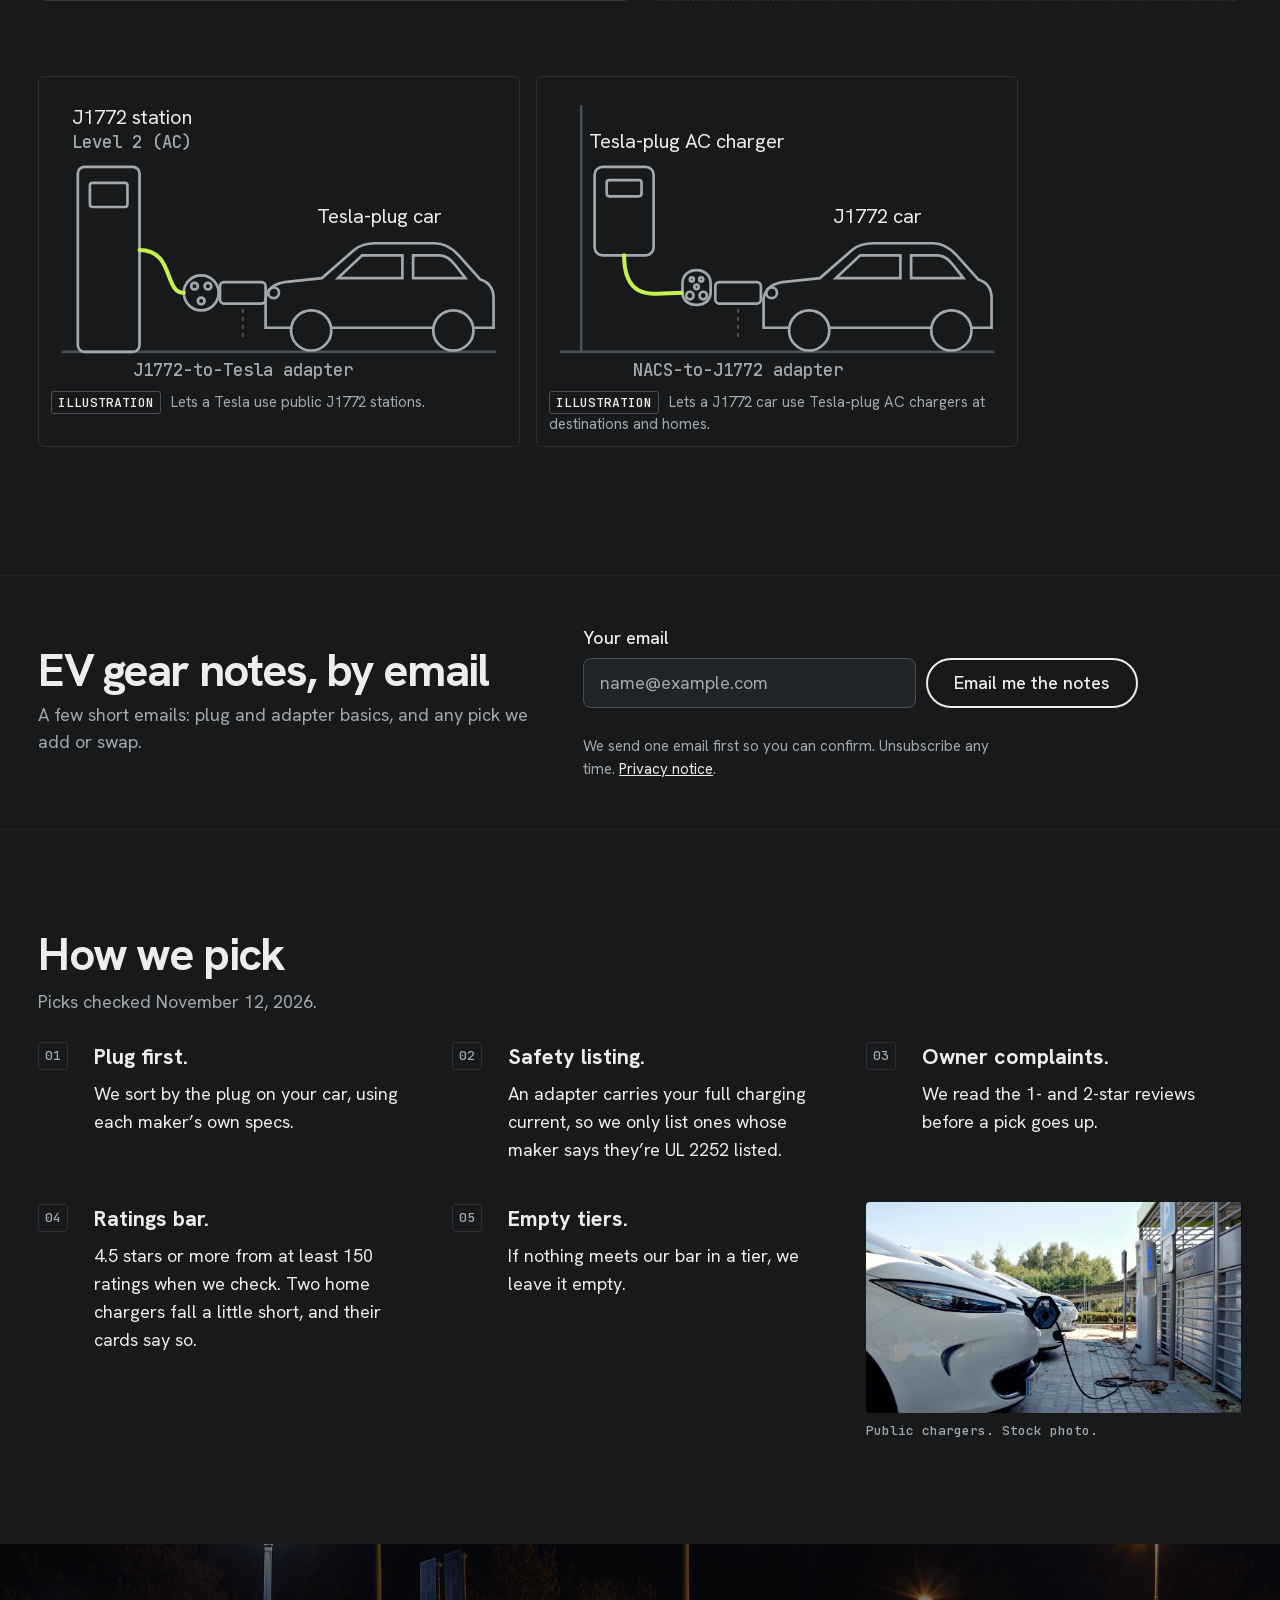
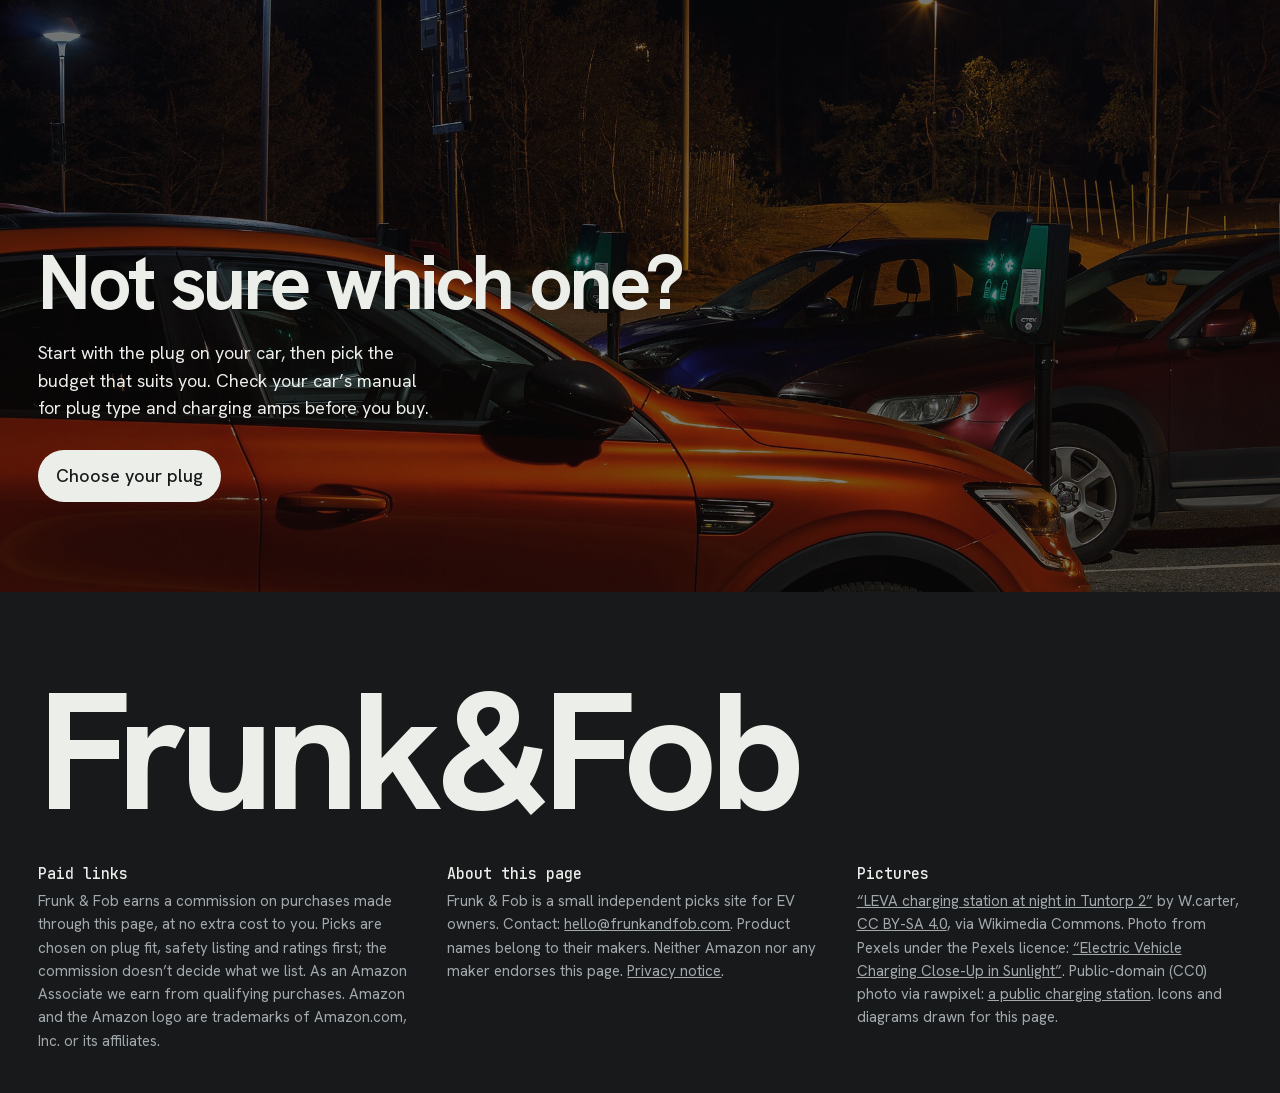
==== commit 3bfcbbec: "Visual sample (not for merge yet): drawn diagrams for 4 stock photos, one lime mark, 7-step type sca" ====
--- a/picks/index.html
+++ b/picks/index.html
@@ -33,7 +33,7 @@
 .hero .paid{display:inline-block;margin:0 0 28px;color:var(--ink);font-size:15px;line-height:1.4;background:var(--surface);padding:5px 10px;border-left:3px solid var(--lime)}
 .film{position:relative;margin:0;min-height:560px;overflow:hidden;background:#000;border-radius:4px}
 .film video,.film img{position:absolute;inset:0;width:100%;height:100%;object-fit:cover;object-position:62% 50%}
-.film .kb{animation:kb 4.5s ease-out 1 both;transform-origin:70% 55%}@keyframes kb{from{transform:scale(1.02)}to{transform:scale(1.12)}}@media (prefers-reduced-motion:reduce){.film .kb{animation:none}}
+.film .kb{animation:kb .3s ease-out 1 both;transform-origin:70% 55%}@keyframes kb{from{transform:scale(1.02)}to{transform:scale(1.12)}}@media (prefers-reduced-motion:reduce){.film .kb{animation:none}}
 .film::after{content:"";position:absolute;inset:0;background:linear-gradient(180deg,rgba(10,11,12,.55) 0%,rgba(10,11,12,0) 38%,rgba(10,11,12,0) 70%,rgba(10,11,12,.6) 100%);pointer-events:none}
 .film figcaption{position:absolute;z-index:2;left:14px;bottom:12px;font-size:13px;color:#fff;background:rgba(0,0,0,.55);padding:4px 8px}
 /* top-pick card over the film: fills the top right on first load */
@@ -76,7 +76,7 @@
 @media (max-width:860px){.gh,.split,.home .split{grid-template-columns:1fr}.split figure{position:static}.split figure img{aspect-ratio:16/10}.home .split figure{order:-1}}
 /* pick rows */
 .picks{list-style:none;margin:0;padding:0}
-.pick{display:grid;grid-template-columns:72px 1fr auto;gap:8px 24px;align-items:start;padding:28px 0;transition:opacity .35s,transform .35s}
+.pick{display:grid;grid-template-columns:72px 1fr auto;gap:8px 24px;align-items:start;padding:28px 0;transition:opacity .3s,transform .3s}
 .pick+.pick{margin-top:8px}
 .road .pick{background:transparent}
 .pick .ic{width:72px;height:72px;background:var(--bg);display:grid;place-items:center}
@@ -115,10 +115,10 @@
 footer .cols strong{color:var(--ink);font-weight:500;display:block;margin-bottom:4px}
 @media (max-width:760px){footer .cols{grid-template-columns:1fr}}
 /* motion */
-.rise{transition:opacity .6s cubic-bezier(.2,.8,.2,1),transform .6s cubic-bezier(.2,.8,.2,1)}
-.js .rise:not(.in){opacity:0;transform:translateY(24px)}
-.hero h1 span{transition:opacity .7s,transform .7s cubic-bezier(.2,.8,.2,1)}
-.js .hero h1:not(.in) span{opacity:0;transform:translateY(40px)}
+.rise{transition:transform .28s cubic-bezier(.2,.8,.2,1)}
+.js .rise:not(.in){transform:translateY(8px)}
+.hero h1 span{transition:transform .3s cubic-bezier(.2,.8,.2,1)}
+.js .hero h1:not(.in) span{transform:translateY(8px)}
 .hero h1 span:nth-child(2){transition-delay:.09s}
 @media (prefers-reduced-motion:reduce){*{transition:none!important;scroll-behavior:auto}.js .rise:not(.in),.js .hero h1:not(.in) span{opacity:1;transform:none}}
 .su{background:var(--paper);color:var(--paper-ink);padding:clamp(48px,7vw,96px) var(--m)}.su .su-in{max-width:760px}.su h2{font-size:clamp(34px,4.6vw,64px);line-height:.95;letter-spacing:-.04em;font-weight:700;margin:0 0 16px}.su p{max-width:52ch;margin:0 0 20px}.su label{display:block;font-weight:500;margin-bottom:8px}.su-row{display:flex;gap:10px;flex-wrap:wrap}.su input[type=email]{flex:1 1 260px;min-height:56px;border:0;border-radius:8px;background:#c7cbc4;color:var(--paper-ink);font:inherit;padding:0 16px}.su button{min-height:56px;border:0;border-radius:999px;background:var(--paper-ink);color:var(--lime);font:500 18px/1 "Hanken Grotesk",sans-serif;padding:0 26px;cursor:pointer}.su button:disabled{opacity:.6}.su input:focus-visible,.su button:focus-visible{outline:3px solid var(--paper-ink);outline-offset:2px}.su .su-small{font-size:15px;color:var(--paper-muted);margin:14px 0 0}.su .su-msg{font-weight:500;margin:10px 0 0;min-height:1.5em}.su-done .su-row{display:none}
@@ -168,7 +168,7 @@
 .gl td{position:static;background:var(--gl-row);color:var(--gl-ink);padding:22px 20px;vertical-align:middle;border:0;line-height:1.4;transition:background-color .25s,color .25s}
 .gl td:first-child{border-radius:var(--gl-r) 0 0 var(--gl-r);width:36%}
 .gl td:last-child{border-radius:0 var(--gl-r) var(--gl-r) 0;white-space:nowrap}
-.gl tbody tr{position:relative;transition:transform .35s cubic-bezier(.2,.8,.2,1),opacity .5s cubic-bezier(.2,.8,.2,1)}
+.gl tbody tr{position:relative;transition:transform .3s cubic-bezier(.2,.8,.2,1),opacity .3s cubic-bezier(.2,.8,.2,1)}
 .gl tbody tr:hover td{background:var(--gl-row-hi)}
 .gl td a{font:var(--gl-name);text-transform:var(--gl-name-case);color:inherit;text-decoration:none;border:0;letter-spacing:-.01em}
 .gl td a::before{content:"";position:absolute;inset:0;z-index:1;border-radius:var(--gl-r)}
@@ -181,7 +181,7 @@
 .gl tr.gl-top:hover td{background:var(--gl-top)}
 .gl tr.gl-top td a::after{color:var(--gl-top-acc)}
 .gl-m{display:inline-flex;gap:4px;margin-right:10px;vertical-align:middle;position:relative;top:-1px}
-.gl-m b{display:block;width:8px;height:8px;border-radius:50%;background:var(--gl-off);transition:transform .45s cubic-bezier(.3,1.6,.5,1),background-color .25s}
+.gl-m b{display:block;width:8px;height:8px;border-radius:50%;background:var(--gl-off);transition:transform .3s cubic-bezier(.3,1.6,.5,1),background-color .25s}
 .gl-t[data-t="1"] .gl-m b:nth-child(1),.gl-t[data-t="2"] .gl-m b:nth-child(-n+2),.gl-t[data-t="3"] .gl-m b{background:var(--gl-acc)}
 .gl tr.gl-top .gl-m b{background:var(--gl-top-off)}
 .gl tr.gl-top .gl-t[data-t="1"] .gl-m b:nth-child(1),.gl tr.gl-top .gl-t[data-t="2"] .gl-m b:nth-child(-n+2),.gl tr.gl-top .gl-t[data-t="3"] .gl-m b{background:var(--gl-top-acc)}
@@ -189,23 +189,19 @@
 @media (hover:hover){.gl tbody tr:hover{transform:translateX(6px)}.gl tbody tr:hover td a::after{transform:translateX(5px)}}
 .gl tbody tr:active{transform:scale(.985)}
 /* gl-v3 reveal: rise + wipe per row, arrow glides in, dots pop, our-pick chip pops (Sam 2026-11-12 03:51) */
-.gl-arm tbody tr{opacity:0;transform:translateY(26px) scale(.985)}
-.gl-arm td a::after{opacity:0;transform:translateX(-10px)}
-.gl-arm .gl-m b{transform:scale(0)}
-.gl-arm .gl-most{opacity:0;transform:scale(.7)}
-.gl-arm.gl-in tbody tr{opacity:1;transform:none;transition:opacity .6s cubic-bezier(.16,1,.3,1),transform .8s cubic-bezier(.16,1,.3,1);transition-delay:calc(var(--i,0) * 90ms)}
-.gl-arm.gl-in td a::after{opacity:1;transform:none;transition:opacity .4s ease calc(var(--i,0) * 90ms + 520ms),transform .6s cubic-bezier(.16,1,.3,1) calc(var(--i,0) * 90ms + 520ms)}
-.gl-arm.gl-in .gl-m b{transform:none;transition:transform .45s cubic-bezier(.3,1.6,.5,1) calc(var(--i,0) * 90ms + 420ms)}
+.gl-arm tbody tr{transform:translateY(8px)}
+.gl-arm.gl-in tbody tr{opacity:1;transform:none;transition:opacity .3s cubic-bezier(.16,1,.3,1),transform .3s cubic-bezier(.16,1,.3,1);transition-delay:calc(var(--i,0) * 90ms)}
+.gl-arm.gl-in td a::after{opacity:1;transform:none;transition:opacity .3s ease calc(var(--i,0) * 90ms + 520ms),transform .3s cubic-bezier(.16,1,.3,1) calc(var(--i,0) * 90ms + 520ms)}
+.gl-arm.gl-in .gl-m b{transform:none;transition:transform .3s cubic-bezier(.3,1.6,.5,1) calc(var(--i,0) * 90ms + 420ms)}
 .gl-arm.gl-in .gl-m b:nth-child(2){transition-delay:calc(var(--i,0) * 90ms + 500ms)}
 .gl-arm.gl-in .gl-m b:nth-child(3){transition-delay:calc(var(--i,0) * 90ms + 580ms)}
-.gl-arm.gl-in .gl-most{opacity:1;transform:none;transition:opacity .3s ease calc(var(--i,0) * 90ms + 700ms),transform .55s cubic-bezier(.3,1.7,.5,1) calc(var(--i,0) * 90ms + 700ms)}
+.gl-arm.gl-in .gl-most{opacity:1;transform:none;transition:opacity .3s ease calc(var(--i,0) * 90ms + 700ms),transform .3s cubic-bezier(.3,1.7,.5,1) calc(var(--i,0) * 90ms + 700ms)}
 .gl-arm.gl-done td{clip-path:none;transition:background-color .25s,color .25s}
-.gl-arm.gl-done tbody tr{transition:transform .35s cubic-bezier(.2,.8,.2,1)}
+.gl-arm.gl-done tbody tr{transition:transform .3s cubic-bezier(.2,.8,.2,1)}
 .gl-arm.gl-done td a::after{transition:transform .3s cubic-bezier(.2,.8,.2,1)}
 .gl-arm.gl-done .gl-m b,.gl-arm.gl-done .gl-most{transition:none}
 @media (hover:hover){.gl-arm.gl-done tbody tr:hover{transform:translateX(6px)}.gl-arm.gl-done tbody tr:hover td a::after{transform:translateX(5px)}}
 .gl-arm.gl-done tbody tr:active{transform:scale(.985)}
-@media (max-width:700px){.gl-arm td{clip-path:none!important}.gl-arm tbody tr{clip-path:inset(0 100% 0 0 round var(--gl-r))}.gl-arm.gl-in tbody tr{clip-path:inset(0 0 0 0 round var(--gl-r));transition:opacity .6s cubic-bezier(.16,1,.3,1) calc(var(--i,0) * 90ms),transform .8s cubic-bezier(.16,1,.3,1) calc(var(--i,0) * 90ms),clip-path .9s cubic-bezier(.16,1,.3,1) calc(var(--i,0) * 90ms + 40ms)}.gl-arm.gl-done tbody tr{clip-path:none;transition:transform .35s cubic-bezier(.2,.8,.2,1)}}
 @media (max-width:700px){
 .gl thead{display:none}
 .gl,.gl tbody{display:block;width:100%;margin:0}
@@ -372,17 +368,17 @@
 .how-photo figcaption{font-family:var(--mono);font-size:13px;color:var(--muted);margin-top:8px}
 /* minimal motion: once, transform only, text always readable */
 @media (prefers-reduced-motion:no-preference){
- .js .hero .kicker,.js .hero h1,.js .hero .lede{animation:mrise .7s cubic-bezier(.2,.8,.2,1) both}
+ .js .hero .kicker,.js .hero h1,.js .hero .lede{animation:mrise .3s cubic-bezier(.2,.8,.2,1) both}
  .js .hero h1{animation-delay:.06s}.js .hero .lede{animation-delay:.14s}
- .js .film{animation:mfilm 1s cubic-bezier(.2,.8,.2,1) both}
+ .js .film{animation:mfilm .3s cubic-bezier(.2,.8,.2,1) both}
  @keyframes mrise{from{transform:translateY(14px)}to{transform:none}}
  @keyframes mfilm{from{transform:scale(.985)}to{transform:none}}
  .gh h2{position:relative;padding-bottom:18px}
- .gh h2::after{content:"";position:absolute;left:0;bottom:0;width:72px;height:2px;background:var(--lime);transform-origin:left;transform:scaleX(0);transition:transform .8s cubic-bezier(.2,.8,.2,1) .15s}
+ .gh h2::after{content:"";position:absolute;left:0;bottom:0;width:72px;height:2px;background:var(--lime);transform-origin:left;transform:scaleX(0);transition:transform .3s cubic-bezier(.2,.8,.2,1) .15s}
  .gh.in h2::after,.no-io .gh h2::after{transform:scaleX(1)}
- .pick{transition:transform .25s ease,border-color .25s ease,opacity .35s}
+ .pick{transition:transform .25s ease,border-color .25s ease,opacity .3s}
  @media (hover:hover){.pick:hover{transform:translateY(-3px);border-color:#4a5056}.pick.most:hover{border-color:var(--lime)}}
- .split figure img{transition:transform 1.2s cubic-bezier(.2,.8,.2,1)}
+ .split figure img{transition:transform .3s cubic-bezier(.2,.8,.2,1)}
  .split figure:not(.in) img{transform:scale(1.04)}
  .spec li{transition:border-color .3s}
  .pick:hover .spec li{border-color:#4a5056}
@@ -393,11 +389,103 @@
 @media (max-width:700px){.gl tr{grid-template-columns:minmax(0,1fr) auto!important}}
 .film .kb{animation:none!important}
 .gl-arm .gl-m b,.gl-arm td a::after,.gl-arm .gl-most{transform:none!important;opacity:1!important;transition:none!important}
-.gl-arm tbody tr{transition-duration:.4s!important;transition-delay:calc(var(--i,0) * 50ms)!important}
-.split figure img{transition-duration:.6s!important}
+.gl-arm tbody tr{transition-duration:.3s!important;transition-delay:calc(var(--i,0) * 50ms)!important}
+.split figure img{transition-duration:.3s!important}
 </style>
 <script>(function(){if(!('IntersectionObserver' in window)){document.documentElement.classList.add('no-io');return}var io=new IntersectionObserver(function(es){es.forEach(function(e){if(e.isIntersecting){e.target.classList.add('in');io.unobserve(e.target)}})},{rootMargin:'0px 0px -12% 0px'});document.addEventListener('DOMContentLoaded',function(){document.querySelectorAll('.gh,.split figure').forEach(function(el){io.observe(el)})})})();</script>
 <style>/* from-video match (2026-11-18) */.fromvid{margin:0 var(--m);padding:18px clamp(16px,2.4vw,28px) 8px;background:var(--surface);border:1px solid #3a3f44;border-radius:14px}.fromvid h2{margin:0 0 6px;font-size:clamp(22px,2.4vw,30px);line-height:1.2}.fromvid .fv-check{display:flex;flex-direction:column;gap:8px;align-items:stretch;margin:0 0 8px;max-width:64ch}.fromvid .fv-check p{margin:0}.fromvid .fv-faces{display:grid;grid-template-columns:1fr 1fr;gap:10px;color:var(--ink)}.fromvid .fv-face{display:flex;align-items:center;gap:8px}.fromvid .fv-face small{font-size:14px;color:var(--ink);line-height:1.3}.fromvid .fv-faces svg{width:44px;height:44px;flex:none}.fromvid .btn{background:var(--lime);color:var(--paper-ink)}.fromvid .dealtag{display:none}.fromvid .fv-paid a{color:inherit}.fromvid .fv-oneway{margin:0 0 6px;max-width:64ch;font-size:16px}.fromvid .fv-paid{margin:0 0 4px;font-size:15px;color:var(--muted)}.fromvid .fv-alt{grid-column:1/-1;list-style:none;margin:14px 0 0;color:var(--muted);font-size:15px;font-weight:600;letter-spacing:.02em}.fromvid .picks{list-style:none;margin:0;padding:0}.fromvid .pick{opacity:1!important;transform:none!important}.fromvid .pick .fv-pre{order:1!important;margin:8px 0 0!important}.fromvid .pick .fv-buy{order:1!important;margin:10px 0 4px!important}.fromvid .fv-all{display:inline-block;margin:10px 0 14px;color:var(--ink)}</style>
+<style id="v3">
+/* F&F v3 sample (2026-11-18): one lime mark, a 7-step type scale, drawn diagrams, short motion */
+:root{
+ --fs-1:13px;                         /* mono labels, tags, spec chips, captions */
+ --fs-2:15px;                         /* small print, secondary lines */
+ --fs-3:18px;                         /* body */
+ --fs-4:clamp(20px,1.7vw,24px);       /* card names, ledes, legend */
+ --fs-5:clamp(30px,3.6vw,48px);       /* secondary section titles */
+ --fs-6:clamp(40px,6vw,88px);         /* h1, section titles */
+ --fs-7:clamp(56px,13vw,180px);       /* footer wordmark only */
+ --rule:#a2a9ad;                      /* light-grey rules, dots, arrows (6.6:1 on surface) */
+}
+
+/* ---------- type scale ---------- */
+body{font-size:var(--fs-3)}
+.pl-sub,.tier,.most-tag,.gl .gl-most,.gift .label,.spec li,.film figcaption,.split figcaption,.how-photo figcaption,.hero .kicker,.how li::before,.dgm figcaption .ill{font-size:var(--fs-1)!important}
+.plugs .pl-sub{font-size:var(--fs-1)!important}
+.gl td .tier,.gl td:nth-child(4){font-size:var(--fs-2)!important}
+.paidtag,.su .su-small,.su-mid .su-small,.su-mid label,.plughelp,.jump a,.count,.hero .paid,.pick .ver,.still,.gift-card .more,.gift-card p,.gift .after,.toppick .tp-why,.toppick .tp-go,.facts li,.gl-toggle,.fromvid .fv-paid,.fromvid .fv-alt,.fromvid .fv-face small,.fromvid .fv-oneway,.gl td[data-l],.gl th,.dgm figcaption,footer .cols,.gl td[data-l]:not(:nth-child(4)){font-size:var(--fs-2)!important}
+.gl td[data-l]:not(:nth-child(4))::before{font-size:var(--fs-2)!important}
+.oneway,.gl td a,.gl,.picker legend,.su label,.su button,.btn,.bar nav a,.bar .act,.start a,.pick .who,.pick .why,.pick .most-why,.pick .give,.pick .skip,.how li,.close p,.gh p,.su p{font-size:var(--fs-3)!important}
+.pick h3,.gift-card h3,.toppick strong,.hero .lede,.gift .lede,.glance>p,.bar .mark,.how li strong,.fromvid h2{font-size:var(--fs-4)!important}
+.glance h2,.how h2,.su h2,.su-mid h2{font-size:var(--fs-5)!important}
+.hero h1,.gh h2,.gift h2,.close h2{font-size:var(--fs-6)!important}
+footer .name{font-size:var(--fs-7)!important}
+.kbar .kl,.kbar button,.kbar .su-msg{font-size:var(--fs-2)!important}
+.kbar .su-small,.dealtag b,.dealtag small{font-size:var(--fs-1)!important}
+.kbar input[type=email]{font-size:var(--fs-3)!important}
+.kbar{transition-duration:.3s!important}
+.glance>p{color:var(--muted)}
+.hero .lede{max-width:34ch}
+
+/* gift cards: product name first, the situation as a small line under it */
+.gift-card h3{margin:0;letter-spacing:-.01em}
+.gift-card p.if{font-family:var(--mono);font-weight:500;letter-spacing:0;line-height:1.4;color:var(--ink)}
+.gift-card .tier{order:0}
+
+/* ---------- one lime mark: the price buttons and the "Our pick" tag ---------- */
+:focus-visible{outline-color:var(--ink)!important}
+.skiplink{background:var(--ink)!important;color:var(--paper-ink)!important}
+.bar .act{border-color:#4a5056!important}
+.bar .act:hover{background:var(--ink)!important;color:var(--paper-ink)!important}
+.hero .paid{border-left-color:var(--rule)!important}
+.start a{text-decoration-color:var(--rule)!important}
+.oneway{border-left-color:var(--rule)!important}
+.gift .label{color:var(--muted)!important}
+.gh h2::after{background:var(--rule)!important}
+.plugs input:checked+label{border-color:var(--ink)!important;box-shadow:inset 0 0 0 1px var(--ink)!important}
+.plugs input:checked+label svg{color:var(--ink)!important}
+.plugs svg [fill="#c6f24e"]{fill:var(--paper)}
+.plugs svg [fill="#17191b"]{fill:#33383c}
+.pick .ic svg [fill="#c6f24e"],.toppick .tp-ic svg [fill="#c6f24e"]{fill:var(--paper)}
+.pick .ic svg [stroke="#c6f24e"],.toppick .tp-ic svg [stroke="#c6f24e"]{stroke:var(--paper)}
+.toppick{border-color:#3a3f44!important}
+.toppick:hover{border-color:var(--rule)!important}
+.toppick .tp-go{background:var(--ink)!important;color:var(--paper-ink)!important}
+.close .btn{background:var(--ink)!important;color:var(--paper-ink)!important}
+.most-tag,.home .most-tag,.road .most-tag,.toppick .most-tag,.gl .gl-most,.gl tr.gl-top .gl-most{background:var(--lime)!important;color:var(--paper-ink)!important}
+.home .pick.most{box-shadow:inset 3px 0 0 var(--rule)}
+@media (min-width:1000px){.pick.most{border-color:#4a5056!important;box-shadow:none!important}.pick.most:hover{border-color:var(--rule)!important}}
+/* at a glance: every row on ink; our pick marked by a lime left rule and its tag */
+.glance{--gl-acc:var(--rule);--gl-top:var(--surface);--gl-top-ink:var(--ink);--gl-top-muted:var(--muted);--gl-top-acc:var(--rule);--gl-top-off:var(--gl-off)}
+.gl tr.gl-top td:first-child{box-shadow:inset 4px 0 0 var(--lime)}
+.gl tr.gl-top:hover td{background:var(--gl-row-hi)}
+@media (max-width:700px){.gl tr.gl-top{box-shadow:inset 4px 0 0 var(--lime)}.gl tr.gl-top td:first-child{box-shadow:none}.gl tbody tr.gl-top:hover{background:var(--gl-row-hi)}}
+/* the arrow stays on the name's last line */
+.gl td a::after{content:"\00a0\2192"!important;display:inline!important;margin-left:0!important}
+
+/* ---------- desk: the Emporia card without the dead gap ---------- */
+@media (min-width:1000px){
+ .pick.most{grid-template-columns:56px minmax(0,1fr) auto!important;column-gap:32px}
+ .pick.most>div:not(.ic):not(.buy){display:block!important;grid-column:2;grid-row:1}
+ .pick.most>div:not(.ic):not(.buy)>*{grid-column:auto}
+ .pick.most .ic{grid-column:1;grid-row:1/span 2}
+ .pick.most .buy{grid-column:3!important;grid-row:1;align-self:start;flex-direction:row!important;align-items:center!important;gap:12px;margin-top:0!important}
+ .pick.most .ver{grid-column:2!important;grid-row:2}
+ .pick.most .spec{margin-bottom:10px}
+}
+
+/* ---------- drawn diagrams (replace 4 stock photos) ---------- */
+.dgm{margin:0;background:var(--bg);border:1px solid var(--line);border-radius:6px;padding:12px 12px 10px}
+.dgm svg{display:block;width:100%;height:auto}
+.dgm text{font-family:"Hanken Grotesk",system-ui,sans-serif;font-size:15px;fill:var(--ink)}
+.dgm text.dm{font-family:var(--mono);font-size:13px;fill:var(--muted)}
+.dgm figcaption{font-family:"Hanken Grotesk",system-ui,sans-serif!important;margin-top:8px;color:var(--muted);opacity:1!important;line-height:1.45}
+.dgm figcaption .ill{font-family:var(--mono);text-transform:uppercase;color:var(--ink);border:1px solid #4a5056;border-radius:3px;padding:2px 6px;margin-right:6px;white-space:nowrap}
+.split .photos.dgms{grid-template-columns:1fr!important;gap:16px}
+@media (min-width:1000px){.split .photos.dgms,.road .split .photos.dgms,.home .split .photos.dgms{grid-template-columns:1fr 1fr!important;max-width:980px}}
+.split .dgm img{display:none}
+.gift-card .more{padding:3px 0}
+
+</style>
 </head>
 <body>
 <a class="skiplink" href="#glance">Skip to the picks</a>
@@ -413,8 +501,8 @@
     <p class="kicker">Charge smarter. Carry less.</p>
     <h1 id="h1"><span>The right charger or adapter for the plug on your car.</span></h1>
     <p class="lede rise">EV charging gear, sorted by the plug on your car and labelled budget, mid-range or premium. Each one says who it suits and its trade-off.</p>
-    <p class="paid rise"><strong>Paid links:</strong> As an Amazon Associate we earn from qualifying purchases. The commission doesn't decide what we list: we choose on plug fit, safety listing and ratings first (<a href="#how">how we pick</a>).</p>
-    <p class="start rise"><a href="#most">See where we'd start</a></p>
+    <p class="paid rise"><strong>Paid links:</strong> As an Amazon Associate we earn from qualifying purchases. The commission doesn’t decide what we list: we choose on plug fit, safety listing and ratings first (<a href="#how">how we pick</a>).</p>
+    <p class="start rise"><a href="#most">See where we’d start</a></p>
     <form class="rise" id="top" onsubmit="return false">
       <fieldset class="picker">
         <legend>Which plug is on your car?</legend>
@@ -454,7 +542,7 @@
       <tr data-plug="j1772"><td><a href="#pk-holster">Lectron holster dock and J‑hook</a></td><td data-l="Suits">A J1772 home charger</td><td data-l="Trade-off">Fits J1772 plugs only</td><td class="gl-t" data-t="1"><i class="gl-m" aria-hidden="true"><b></b><b></b><b></b></i><span class="tier">Budget</span></td></tr>
       <tr data-plug="j1772"><td><a href="#pk-autel">Autel MaxiCharger 50A Level 2 charger</a></td><td data-l="Suits">J1772 cars, hardwired at home</td><td data-l="Trade-off">Hardwired only, so it needs an electrician</td><td class="gl-t" data-t="3"><i class="gl-m" aria-hidden="true"><b></b><b></b><b></b></i><span class="tier">Premium</span></td></tr>
       <tr data-plug="nacs"><td><a href="#pk-nexus">Lectron Nexus Level 2 charger (Tesla plug)</a></td><td data-l="Suits">Tesla-plug cars, hardwired at home</td><td data-l="Trade-off">Hardwired only; newer listing</td><td class="gl-t" data-t="3"><i class="gl-m" aria-hidden="true"><b></b><b></b><b></b></i><span class="tier">Premium</span></td></tr>
-      <tr data-plug="j1772"><td><a href="#pk-nacs-j1772">Lectron NACS-to-J1772 adapter</a></td><td data-l="Suits">J1772 cars at Tesla-plug AC chargers</td><td data-l="Trade-off">Doesn't work at Superchargers</td><td class="gl-t" data-t="3"><i class="gl-m" aria-hidden="true"><b></b><b></b><b></b></i><span class="tier">Premium</span></td></tr>
+      <tr data-plug="j1772"><td><a href="#pk-nacs-j1772">Lectron NACS-to-J1772 adapter</a></td><td data-l="Suits">J1772 cars at Tesla-plug AC chargers</td><td data-l="Trade-off">Doesn’t work at Superchargers</td><td class="gl-t" data-t="3"><i class="gl-m" aria-hidden="true"><b></b><b></b><b></b></i><span class="tier">Premium</span></td></tr>
       <tr data-plug="nacs"><td><a href="#pk-tesla-holder">Flush-mount Tesla-plug wall holder</a></td><td data-l="Suits">A Tesla wall charger</td><td data-l="Trade-off">Fits the Tesla plug only</td><td class="gl-t" data-t="1"><i class="gl-m" aria-hidden="true"><b></b><b></b><b></b></i><span class="tier">Budget</span></td></tr>
       <tr data-plug="all"><td><a href="#pk-inflator">AstroAI AIRUN H tire inflator</a></td><td data-l="Suits">Any EV without a spare tire</td><td data-l="Trade-off">Tops up air only</td><td class="gl-t" data-t="1"><i class="gl-m" aria-hidden="true"><b></b><b></b><b></b></i><span class="tier">Budget</span></td></tr>
     </tbody>
@@ -489,22 +577,22 @@
   <p class="lede rise">Gear that needs no electrician. Start from what you know about their car.</p>
   <ul class="gift-list">
       <li class="gift-card rise">
-        <p class="if">If you don't know their car</p>
         <span class="tier">Budget pick</span><h3>AstroAI AIRUN H tire inflator</h3>
+        <p class="if">If you don’t know their car</p>
         <p>It suits EVs that came without a spare tire, and it shuts off at the pressure you set (our summary of the listing). It tops up a soft tire; a puncture still needs a repair.</p>
-        <div class="buy"><a class="btn" aria-label="Check today's price: AstroAI AIRUN H tire inflator (paid link)" href="https://www.amazon.com/dp/B08TWCMQ8D?tag=frunkfob-20" rel="sponsored nofollow noopener" target="_blank">Check today's price</a><span class="paidtag">Paid link</span><a class="more" href="#pk-inflator">See the trade-off</a></div>
+        <div class="buy"><a class="btn" aria-label="Check today's price: AstroAI AIRUN H tire inflator (paid link)" href="https://www.amazon.com/dp/B08TWCMQ8D?tag=frunkfob-20" rel="sponsored nofollow noopener" target="_blank">Check today’s price</a><span class="paidtag">Paid link</span><a class="more" href="#pk-inflator">See the trade-off</a></div>
       </li>
       <li class="gift-card rise">
+        <span class="tier">For Teslas</span><h3>Lectron J1772-to-Tesla adapter</h3>
         <p class="if">If they drive a Tesla</p>
-        <span class="tier">For Teslas</span><h3>Lectron J1772-to-Tesla adapter</h3>
         <p>Lets a Tesla use public J1772 stations. Lectron says it is UL 2252 listed, and it works on slower Level 2 (AC) stations only. Ask if one is already in the car.</p>
-        <div class="buy"><a class="btn" aria-label="Check today's price: Lectron J1772-to-Tesla adapter (paid link)" href="https://www.amazon.com/dp/B0DFH43NYN?tag=frunkfob-20" rel="sponsored nofollow noopener" target="_blank">Check today's price</a><span class="paidtag">Paid link</span><a class="more" href="#pk-j1772-tesla">See the trade-off</a></div>
+        <div class="buy"><a class="btn" aria-label="Check today's price: Lectron J1772-to-Tesla adapter (paid link)" href="https://www.amazon.com/dp/B0DFH43NYN?tag=frunkfob-20" rel="sponsored nofollow noopener" target="_blank">Check today’s price</a><span class="paidtag">Paid link</span><a class="more" href="#pk-j1772-tesla">See the trade-off</a></div>
       </li>
       <li class="gift-card rise">
+        <span class="tier">For J1772 cars</span><h3>Lectron NACS-to-J1772 adapter</h3>
         <p class="if">If they drive another EV</p>
-        <span class="tier">For J1772 cars</span><h3>Lectron NACS-to-J1772 adapter</h3>
         <p>Lets a J1772 car use Tesla-plug AC chargers at destinations and homes. Check first that their car has a J1772 port. Lectron says it is UL 2252 listed. It does not work at Superchargers.</p>
-        <div class="buy"><a class="btn" aria-label="Check today's price: Lectron NACS-to-J1772 adapter (paid link)" href="https://www.amazon.com/dp/B0FQP87YDG?tag=frunkfob-20" rel="sponsored nofollow noopener" target="_blank">Check today's price</a><span class="paidtag">Paid link</span><a class="more" href="#pk-nacs-j1772">See the trade-off</a></div>
+        <div class="buy"><a class="btn" aria-label="Check today's price: Lectron NACS-to-J1772 adapter (paid link)" href="https://www.amazon.com/dp/B0FQP87YDG?tag=frunkfob-20" rel="sponsored nofollow noopener" target="_blank">Check today’s price</a><span class="paidtag">Paid link</span><a class="more" href="#pk-nacs-j1772">See the trade-off</a></div>
       </li>
   </ul>
   <p class="after rise">Unsure about fit? Check the return window on the Amazon page before you buy.</p>
@@ -516,56 +604,56 @@
     <ul class="picks">
       <li class="pick most rise" id="most" data-plug="all">
         <div class="ic" aria-hidden="true"><svg viewBox="0 0 52 52"><rect x="12" y="6" width="22" height="30" rx="4" fill="#c6f24e"/><rect x="17" y="12" width="12" height="8" fill="#212427"/><path d="M23 36v6c0 4 3 4 6 4h10" fill="none" stroke="#c6f24e" stroke-width="3"/></svg></div>
-        <div><span class="most-tag">Our pick for most cars · Mid&#8209;range</span><h3>Emporia Level 2 charger</h3><ul class="spec" aria-label="Key specs"><li>48 A max</li><li>J1772 or NACS</li><li>App tracking</li></ul><p class="most-why"><b>Start here.</b> It comes in J1772 and Tesla-plug versions, so it suits either car. Most EV drivers charge overnight at home (<a href="https://afdc.energy.gov/fuels/electricity-charging-home" rel="noopener" target="_blank">US Department of Energy</a>).</p><p class="who">Suits a garage or driveway</p><p class="why">Up to 48 A when hardwired, less on a plug-in (our summary of the maker's specs). Hardwiring is a job for a licensed electrician. Its app tracks the energy each charge uses.</p><p class="give"><b>Trade-off:</b> The full 48 A needs hardwiring on a 60 A circuit.</p><p class="skip"><b>Skip it if</b> you park on the street.</p></div>
-        <div class="buy"><a class="btn" aria-label="Check today's price: Emporia Level 2 charger (paid link)" href="https://www.amazon.com/dp/B0CKKPTDPK?tag=frunkfob-20" rel="sponsored nofollow noopener" target="_blank">Check today's price</a><span class="paidtag">Paid link</span></div><p class="ver">On the listing, choose the J1772 version for most non-Tesla cars or the Tesla-plug (NACS) version for a Tesla.</p>
+        <div><span class="most-tag">Our pick for most cars · Mid&#8209;range</span><h3>Emporia Level 2 charger</h3><ul class="spec" aria-label="Key specs"><li>48 A max</li><li>J1772 or NACS</li><li>App tracking</li></ul><p class="most-why"><b>Start here.</b> It comes in J1772 and Tesla-plug versions, so it suits either car. Most EV drivers charge overnight at home (<a href="https://afdc.energy.gov/fuels/electricity-charging-home" rel="noopener" target="_blank">US Department of Energy</a>).</p><p class="who">Suits a garage or driveway</p><p class="why">Up to 48 A when hardwired, less on a plug-in (our summary of the maker’s specs). Hardwiring is a job for a licensed electrician. Its app tracks the energy each charge uses.</p><p class="give"><b>Trade-off:</b> The full 48 A needs hardwiring on a 60 A circuit.</p><p class="skip"><b>Skip it if</b> you park on the street.</p></div>
+        <div class="buy"><a class="btn" aria-label="Check today's price: Emporia Level 2 charger (paid link)" href="https://www.amazon.com/dp/B0CKKPTDPK?tag=frunkfob-20" rel="sponsored nofollow noopener" target="_blank">Check today’s price</a><span class="paidtag">Paid link</span></div><p class="ver">On the listing, choose the J1772 version for most non-Tesla cars or the Tesla-plug (NACS) version for a Tesla.</p>
       </li>
       <li class="pick rise" id="pk-autel" data-plug="j1772">
         <div class="ic" aria-hidden="true"><svg viewBox="0 0 52 52"><rect x="12" y="6" width="22" height="30" rx="4" fill="#c6f24e"/><rect x="17" y="12" width="12" height="8" fill="#212427"/><circle cx="23" cy="28" r="2.5" fill="#212427"/><path d="M23 36v6c0 4 3 4 6 4h10" fill="none" stroke="#c6f24e" stroke-width="3"/></svg></div>
-        <div><span class="tier">Premium pick</span><h3>Autel MaxiCharger 50A Level 2 charger</h3><ul class="spec" aria-label="Key specs"><li>50 A</li><li>25 ft cable</li><li>CSA</li></ul><p class="who">Suits a J1772 car and a garage or driveway with a hardwired install</p><p class="why">The maker says up to 50 A when hardwired, with a 25 ft cable and an outdoor-rated case. The listing says it's CSA certified.</p><p class="give"><b>Trade-off:</b> It's hardwired only, so you'll need an electrician to fit it, and it sits just under our usual ratings bar.</p><p class="skip"><b>Skip it if</b> you want to plug in without an electrician.</p></div>
-        <div class="buy"><a class="btn" aria-label="Check today's price: Autel MaxiCharger 50A Level 2 charger (paid link)" href="https://www.amazon.com/Autel-MaxiCharger-Electric-Bluetooth-Charging/dp/B0B8NFFYXT?dib=eyJ2IjoiMSJ9.[base64].5xM9zEmvguhpd3erIEBA0cdizz4pnydqZhiNtjIDdjU&amp;dib_tag=se&amp;keywords=Autel+MaxiCharger+Home+50A&amp;qid=1794460013&amp;sr=8-1-spons&amp;sp_csd=d2lkZ2V0TmFtZT1zcF9hdGY&amp;psc=1&amp;linkCode=ll2&amp;tag=frunkfob-20&amp;linkId=6e2ecd19a6e4116ab915337268e3cf52&amp;language=en_US&amp;gaOptInStatus=true&amp;ref_=as_li_ss_tl" rel="sponsored nofollow noopener" target="_blank">Check today's price</a><span class="paidtag">Paid link</span></div>
+        <div><span class="tier">Premium pick</span><h3>Autel MaxiCharger 50A Level 2 charger</h3><ul class="spec" aria-label="Key specs"><li>50 A</li><li>25 ft cable</li><li>CSA</li></ul><p class="who">Suits a J1772 car and a garage or driveway with a hardwired install</p><p class="why">The maker says up to 50 A when hardwired, with a 25 ft cable and an outdoor-rated case. The listing says it’s CSA certified.</p><p class="give"><b>Trade-off:</b> It’s hardwired only, so you’ll need an electrician to fit it, and it sits just under our usual ratings bar.</p><p class="skip"><b>Skip it if</b> you want to plug in without an electrician.</p></div>
+        <div class="buy"><a class="btn" aria-label="Check today's price: Autel MaxiCharger 50A Level 2 charger (paid link)" href="https://www.amazon.com/Autel-MaxiCharger-Electric-Bluetooth-Charging/dp/B0B8NFFYXT?dib=eyJ2IjoiMSJ9.[base64].5xM9zEmvguhpd3erIEBA0cdizz4pnydqZhiNtjIDdjU&amp;dib_tag=se&amp;keywords=Autel+MaxiCharger+Home+50A&amp;qid=1794460013&amp;sr=8-1-spons&amp;sp_csd=d2lkZ2V0TmFtZT1zcF9hdGY&amp;psc=1&amp;linkCode=ll2&amp;tag=frunkfob-20&amp;linkId=6e2ecd19a6e4116ab915337268e3cf52&amp;language=en_US&amp;gaOptInStatus=true&amp;ref_=as_li_ss_tl" rel="sponsored nofollow noopener" target="_blank">Check today’s price</a><span class="paidtag">Paid link</span></div>
       </li>
       <li class="pick rise" id="pk-nexus" data-plug="nacs">
         <div class="ic" aria-hidden="true"><svg viewBox="0 0 52 52"><rect x="12" y="6" width="22" height="30" rx="4" fill="#c6f24e"/><rect x="17" y="12" width="12" height="8" fill="#212427"/><circle cx="23" cy="28" r="2.5" fill="#212427"/><path d="M23 36v6c0 4 3 4 6 4h10" fill="none" stroke="#c6f24e" stroke-width="3"/></svg></div>
-        <div><span class="tier">Premium pick</span><h3>Lectron Nexus Level 2 charger (Tesla plug)</h3><ul class="spec" aria-label="Key specs"><li>48 A</li><li>23 ft cable</li><li>UL 2594</li></ul><p class="who">Suits a Tesla-plug (NACS) car and a hardwired install</p><p class="why">The maker says up to 48 A when hardwired, with a 23 ft cable and a plug holder, and says it's UL 2594 listed.</p><p class="give"><b>Trade-off:</b> It's hardwired only, and it's a newer listing with fewer than our usual 150 ratings so far.</p><p class="skip"><b>Skip it if</b> your car has a J1772 port.</p></div>
-        <div class="buy"><a class="btn" aria-label="Check today's price: Lectron Nexus Level 2 charger (Tesla plug) (paid link)" href="https://www.amazon.com/Lectron-Certified-Charging-Hardwired-Compatible/dp/B0GVSFPHMG?crid=1YRK9LSAF3INB&amp;dib=eyJ2IjoiMSJ9.[base64].AIkxIqsYhEfBkrzyA1pMlw8ssXEYJmbQWVtQLigyREE&amp;dib_tag=se&amp;keywords=ChargePoint%2BHome%2BFlex%2BNACS&amp;qid=1794460189&amp;sprefix=chargepoint%2Bhome%2Bflex%2Bnacs%2Caps%2C239&amp;sr=8-2-spons&amp;sp_csd=d2lkZ2V0TmFtZT1zcF9hdGY&amp;th=1&amp;linkCode=ll2&amp;tag=frunkfob-20&amp;linkId=70992fdaccd123a7c3a628f39ab086d3&amp;language=en_US&amp;gaOptInStatus=true&amp;ref_=as_li_ss_tl" rel="sponsored nofollow noopener" target="_blank">Check today's price</a><span class="paidtag">Paid link</span></div>
+        <div><span class="tier">Premium pick</span><h3>Lectron Nexus Level 2 charger (Tesla plug)</h3><ul class="spec" aria-label="Key specs"><li>48 A</li><li>23 ft cable</li><li>UL 2594</li></ul><p class="who">Suits a Tesla-plug (NACS) car and a hardwired install</p><p class="why">The maker says up to 48 A when hardwired, with a 23 ft cable and a plug holder, and says it’s UL 2594 listed.</p><p class="give"><b>Trade-off:</b> It’s hardwired only, and it’s a newer listing with fewer than our usual 150 ratings so far.</p><p class="skip"><b>Skip it if</b> your car has a J1772 port.</p></div>
+        <div class="buy"><a class="btn" aria-label="Check today's price: Lectron Nexus Level 2 charger (Tesla plug) (paid link)" href="https://www.amazon.com/Lectron-Certified-Charging-Hardwired-Compatible/dp/B0GVSFPHMG?crid=1YRK9LSAF3INB&amp;dib=eyJ2IjoiMSJ9.[base64].AIkxIqsYhEfBkrzyA1pMlw8ssXEYJmbQWVtQLigyREE&amp;dib_tag=se&amp;keywords=ChargePoint%2BHome%2BFlex%2BNACS&amp;qid=1794460189&amp;sprefix=chargepoint%2Bhome%2Bflex%2Bnacs%2Caps%2C239&amp;sr=8-2-spons&amp;sp_csd=d2lkZ2V0TmFtZT1zcF9hdGY&amp;th=1&amp;linkCode=ll2&amp;tag=frunkfob-20&amp;linkId=70992fdaccd123a7c3a628f39ab086d3&amp;language=en_US&amp;gaOptInStatus=true&amp;ref_=as_li_ss_tl" rel="sponsored nofollow noopener" target="_blank">Check today’s price</a><span class="paidtag">Paid link</span></div>
       </li>
       <li class="still">Budget home charger: nothing has passed our bar here yet, so the slot stays empty.</li>
       <li class="pick rise" id="pk-holster" data-plug="j1772">
         <div class="ic" aria-hidden="true"><svg viewBox="0 0 52 52"><rect x="8" y="10" width="18" height="24" rx="3" fill="#c6f24e"/><circle cx="17" cy="22" r="5" fill="#212427"/><path d="M36 10v20c0 6 8 6 8 0" fill="none" stroke="#c6f24e" stroke-width="3"/></svg></div>
         <div><span class="tier">Budget pick</span><h3>Lectron holster dock and J‑hook</h3><ul class="spec" aria-label="Key specs"><li>J1772</li><li>Wall mount</li></ul><p class="who">Suits a J1772 home charger whose plug lives on the floor</p><p class="why">It keeps the plug off the floor and gives the coil a hook (our summary of the product details).</p><p class="give"><b>Trade-off:</b> It fits J1772 plugs only, and it screws to the wall.</p><p class="skip"><b>Skip it if</b> your charger has a Tesla plug.</p></div>
-        <div class="buy"><a class="btn" aria-label="Check today's price: Lectron holster dock and J‑hook (paid link)" href="https://www.amazon.com/dp/B07FC9M4YF?tag=frunkfob-20" rel="sponsored nofollow noopener" target="_blank">Check today's price</a><span class="paidtag">Paid link</span></div>
+        <div class="buy"><a class="btn" aria-label="Check today's price: Lectron holster dock and J‑hook (paid link)" href="https://www.amazon.com/dp/B07FC9M4YF?tag=frunkfob-20" rel="sponsored nofollow noopener" target="_blank">Check today’s price</a><span class="paidtag">Paid link</span></div>
       </li>
       <li class="pick rise" id="pk-tesla-holder" data-plug="nacs">
         <div class="ic" aria-hidden="true"><svg viewBox="0 0 52 52"><rect x="10" y="10" width="22" height="30" fill="#c6f24e"/><path d="M15 20c0-3 3-5 6-5s6 2 6 5v6c0 3-3 5-6 5s-6-2-6-5z" fill="#212427"/><rect x="36" y="14" width="6" height="22" fill="#c6f24e"/></svg></div>
-        <div><span class="tier">Budget pick</span><h3>Flush-mount Tesla-plug wall holder</h3><ul class="spec" aria-label="Key specs"><li>NACS</li><li>Wall mount</li></ul><p class="who">Suits a Tesla wall charger whose plug lives on the floor</p><p class="why">It does the holster's job for the Tesla plug: off the floor and onto the wall (our summary of the listing).</p><p class="give"><b>Trade-off:</b> It fits the Tesla plug only, and it screws to the wall.</p><p class="skip"><b>Skip it if</b> your charger has a J1772 plug.</p></div>
-        <div class="buy"><a class="btn" aria-label="Check today's price: Flush-mount Tesla-plug wall holder (paid link)" href="https://www.amazon.com/dp/B0DSJ38MCC?tag=frunkfob-20" rel="sponsored nofollow noopener" target="_blank">Check today's price</a><span class="paidtag">Paid link</span></div>
+        <div><span class="tier">Budget pick</span><h3>Flush-mount Tesla-plug wall holder</h3><ul class="spec" aria-label="Key specs"><li>NACS</li><li>Wall mount</li></ul><p class="who">Suits a Tesla wall charger whose plug lives on the floor</p><p class="why">It does the holster’s job for the Tesla plug: off the floor and onto the wall (our summary of the listing).</p><p class="give"><b>Trade-off:</b> It fits the Tesla plug only, and it screws to the wall.</p><p class="skip"><b>Skip it if</b> your charger has a J1772 plug.</p></div>
+        <div class="buy"><a class="btn" aria-label="Check today's price: Flush-mount Tesla-plug wall holder (paid link)" href="https://www.amazon.com/dp/B0DSJ38MCC?tag=frunkfob-20" rel="sponsored nofollow noopener" target="_blank">Check today’s price</a><span class="paidtag">Paid link</span></div>
       </li>
     </ul>
-    <div class="photos"><figure class="rise"><img src="../assets/home-charge.jpg" alt="A blue electric car charging from a wall charger on a house beside the garage" loading="lazy" style="object-position:72% 50%"><figcaption>Charging at home. Stock photo. Not one of the picks.</figcaption></figure><figure class="rise"><img src="../assets/tesla-charging.jpg" alt="A grey Tesla parked nose-out with its charging cable plugged in at the back" loading="lazy" style="object-position:50% 60%"><figcaption>A Tesla-plug car charging. Stock photo. Not one of the picks.</figcaption></figure></div>
+    <div class="photos dgms"><figure class="dgm rise"><svg viewBox="0 0 340 220" role="img" aria-label="Illustration: a Level 2 charger on the wall, its cable running to the charging port of a car"><path d="M24 12v184" stroke="#4a5056" stroke-width="2"/><path d="M8 196h324" stroke="#4a5056" stroke-width="2"/><g fill="none" stroke="#a2a9ad" stroke-width="2"><rect x="34" y="58" width="44" height="66" rx="6"/><rect x="43" y="68" width="26" height="12" rx="2"/></g><g transform="translate(156 115)" fill="none" stroke="#a2a9ad" stroke-width="2"><path d="M0 63V41q2-10 14-12l28-3 24-21q6-5 16-5h44q10 0 18 9l16 18q10 3 10 14v22z"/><path d="M54 26 72 9h30v17zM110 26V9h20q6 0 12 8l7 9z"/><circle cx="34" cy="65" r="15" fill="#17191b"/><circle cx="140" cy="65" r="15" fill="#17191b"/><circle cx="6" cy="37" r="4"/></g><text x="30" y="44" class="dl" text-anchor="start">Level 2 charger</text><text x="242" y="100" class="dl" text-anchor="middle">Your car</text><path d="M56 124C56 190 140 196 162 152" fill="none" stroke="#c6f24e" stroke-width="3" stroke-linecap="round"/></svg><figcaption><span class="ill">Illustration</span> A Level 2 charger on the wall.</figcaption></figure><figure class="dgm rise"><svg viewBox="0 0 340 220" role="img" aria-label="Illustration: a charger on the garage wall, its cable hung on a J-hook and its plug parked in a holster dock, off the floor"><path d="M24 12v184" stroke="#4a5056" stroke-width="2"/><path d="M8 196h324" stroke="#4a5056" stroke-width="2"/><g fill="none" stroke="#a2a9ad" stroke-width="2"><rect x="34" y="58" width="44" height="66" rx="6"/><rect x="43" y="68" width="26" height="12" rx="2"/></g><g fill="none" stroke="#a2a9ad" stroke-width="2"><path d="M164 72v58q0 16 14 16t14-14" stroke-width="3"/><rect x="262" y="64" width="40" height="58" rx="6"/><rect x="270" y="74" width="24" height="58" rx="9"/></g><text x="30" y="44" class="dl" text-anchor="start">Charger</text><text x="164" y="58" class="dl" text-anchor="middle">J-hook</text><text x="282" y="50" class="dl" text-anchor="middle">Holster dock</text><text x="330" y="214" class="dm" text-anchor="end">Plug off the floor</text><path d="M56 124C56 184 164 190 178 146C192 190 282 192 282 132" fill="none" stroke="#c6f24e" stroke-width="3" stroke-linecap="round"/></svg><figcaption><span class="ill">Illustration</span> It keeps the plug off the floor and gives the coil a hook.</figcaption></figure></div>
   </div>
 </section>
 
 <section class="group road" id="road" aria-labelledby="h-road">
-  <div class="gh"><h2 id="h-road" class="rise">On the road</h2><p class="rise">Adapters for when the station's plug isn't yours, and air for when the tire's soft.</p></div>
+  <div class="gh"><h2 id="h-road" class="rise">On the road</h2><p class="rise">Adapters for when the station’s plug isn’t yours, and air for when the tire’s soft.</p></div>
   <p class="oneway rise"><strong>Which way does an adapter work?</strong> One way only. Match the plug on the charger to the plug on your car before you buy.</p>
   <div class="split">
-    <div class="photos"><figure class="rise"><img src="../assets/plug.jpg" alt="A J1772 charging plug on a public charger" loading="lazy"><figcaption>A J1772 plug on a public charger. Stock photo.</figcaption></figure><figure class="rise"><img src="../assets/supercharger-row.jpg" alt="A row of Tesla Supercharger posts beside parked cars" loading="lazy" style="object-position:60% 50%"><figcaption>Tesla Superchargers. Stock photo. Not one of the picks.</figcaption></figure></div>
+    <div class="photos dgms"><figure class="dgm rise"><svg viewBox="0 0 340 220" role="img" aria-label="Illustration: a public J1772 station, its plug going into a J1772-to-Tesla adapter, which goes into the port of a Tesla-plug car"><path d="M8 196h324" stroke="#4a5056" stroke-width="2"/><g fill="none" stroke="#a2a9ad" stroke-width="2"><rect x="20" y="58" width="46" height="138" rx="5"/><rect x="29" y="70" width="28" height="18" rx="2"/></g><g fill="none" stroke="#a2a9ad" stroke-width="2"><circle cx="112" cy="152" r="13"/><circle cx="107" cy="147" r="2.5"/><circle cx="117" cy="147" r="2.5"/><circle cx="112" cy="158" r="2.5"/></g><rect x="126" y="144" width="34" height="16" rx="3" fill="none" stroke="#a2a9ad" stroke-width="2"/><path d="M143 164v24" stroke="#4a5056" stroke-width="1.5" stroke-dasharray="3 3"/><g transform="translate(160 115)" fill="none" stroke="#a2a9ad" stroke-width="2"><path d="M0 63V41q2-10 14-12l28-3 24-21q6-5 16-5h44q10 0 18 9l16 18q10 3 10 14v22z"/><path d="M54 26 72 9h30v17zM110 26V9h20q6 0 12 8l7 9z"/><circle cx="34" cy="65" r="15" fill="#17191b"/><circle cx="140" cy="65" r="15" fill="#17191b"/><circle cx="6" cy="37" r="4"/></g><text x="16" y="26" class="dl" text-anchor="start">J1772 station</text><text x="16" y="44" class="dm" text-anchor="start">Level 2 (AC)</text><text x="245" y="100" class="dl" text-anchor="middle">Tesla-plug car</text><text x="143" y="214" class="dm" text-anchor="middle">J1772-to-Tesla adapter</text><path d="M66 120C92 120 84 152 99 152" fill="none" stroke="#c6f24e" stroke-width="3" stroke-linecap="round"/></svg><figcaption><span class="ill">Illustration</span> Lets a Tesla use public J1772 stations.</figcaption></figure><figure class="dgm rise"><svg viewBox="0 0 340 220" role="img" aria-label="Illustration: a Tesla-plug AC charger on a wall, its plug going into a NACS-to-J1772 adapter, which goes into the port of a J1772 car"><path d="M24 12v184" stroke="#4a5056" stroke-width="2"/><path d="M8 196h324" stroke="#4a5056" stroke-width="2"/><g fill="none" stroke="#a2a9ad" stroke-width="2"><rect x="34" y="58" width="44" height="66" rx="6"/><rect x="43" y="68" width="26" height="12" rx="2"/></g><g fill="none" stroke="#a2a9ad" stroke-width="2"><path d="M110 135c-6.5 0-10.5 4.5-10.5 10v7c0 5.5 4.5 9 10.5 9s10.5-3.5 10.5-9v-7c0-5.5-4-10-10.5-10z"/><circle cx="106.5" cy="142" r="1.5"/><circle cx="113.5" cy="142" r="1.5"/><circle cx="110" cy="147.5" r="1.7"/><circle cx="105" cy="154" r="2.8"/><circle cx="115" cy="154" r="2.8"/></g><rect x="124" y="144" width="34" height="16" rx="3" fill="none" stroke="#a2a9ad" stroke-width="2"/><path d="M141 164v24" stroke="#4a5056" stroke-width="1.5" stroke-dasharray="3 3"/><g transform="translate(160 115)" fill="none" stroke="#a2a9ad" stroke-width="2"><path d="M0 63V41q2-10 14-12l28-3 24-21q6-5 16-5h44q10 0 18 9l16 18q10 3 10 14v22z"/><path d="M54 26 72 9h30v17zM110 26V9h20q6 0 12 8l7 9z"/><circle cx="34" cy="65" r="15" fill="#17191b"/><circle cx="140" cy="65" r="15" fill="#17191b"/><circle cx="6" cy="37" r="4"/></g><text x="30" y="44" class="dl" text-anchor="start">Tesla-plug AC charger</text><text x="245" y="100" class="dl" text-anchor="middle">J1772 car</text><text x="141" y="214" class="dm" text-anchor="middle">NACS-to-J1772 adapter</text><path d="M56 124C56 160 80 152 99 152" fill="none" stroke="#c6f24e" stroke-width="3" stroke-linecap="round"/></svg><figcaption><span class="ill">Illustration</span> Lets a J1772 car use Tesla-plug AC chargers at destinations and homes.</figcaption></figure></div>
     <ul class="picks">
       <li class="pick rise" id="pk-nacs-j1772" data-plug="j1772">
         <div class="ic" aria-hidden="true"><svg viewBox="0 0 52 52"><rect x="6" y="18" width="20" height="16" rx="8" fill="#c6f24e"/><rect x="26" y="20" width="8" height="12" fill="#c6f24e"/><circle cx="40" cy="26" r="9" fill="none" stroke="#c6f24e" stroke-width="3"/><circle cx="37" cy="24" r="1.6" fill="#c6f24e"/><circle cx="43" cy="24" r="1.6" fill="#c6f24e"/><circle cx="40" cy="29" r="1.4" fill="#c6f24e"/></svg></div>
         <div><span class="tier">Premium pick</span><h3>Lectron NACS-to-J1772 adapter</h3><ul class="spec" aria-label="Key specs"><li>NACS → J1772</li><li>AC only</li><li>UL 2252</li></ul><p class="who">Suits a non-Tesla EV driver who wants Tesla-plug destination chargers on road trips</p><p class="why">Lets a J1772 car use Tesla-plug AC chargers at destinations and homes. Lectron says it is UL 2252 listed.</p><p class="give"><b>Trade-off:</b> Superchargers need a different adapter.</p><p class="skip"><b>Skip it if</b> you mostly fast-charge.</p></div>
-        <div class="buy"><a class="btn" aria-label="Check today's price: Lectron NACS-to-J1772 adapter (paid link)" href="https://www.amazon.com/dp/B0FQP87YDG?tag=frunkfob-20" rel="sponsored nofollow noopener" target="_blank">Check today's price</a><span class="paidtag">Paid link</span></div>
+        <div class="buy"><a class="btn" aria-label="Check today's price: Lectron NACS-to-J1772 adapter (paid link)" href="https://www.amazon.com/dp/B0FQP87YDG?tag=frunkfob-20" rel="sponsored nofollow noopener" target="_blank">Check today’s price</a><span class="paidtag">Paid link</span></div>
       </li>
       <li class="pick rise" id="pk-j1772-tesla" data-plug="nacs">
         <div class="ic" aria-hidden="true"><svg viewBox="0 0 52 52"><circle cx="13" cy="26" r="9" fill="none" stroke="#c6f24e" stroke-width="3"/><rect x="22" y="22" width="8" height="8" fill="#c6f24e"/><path d="M30 18h10c4 0 6 3 6 8s-2 8-6 8H30z" fill="#c6f24e"/></svg></div>
         <div><span class="tier">Mid-range pick</span><h3>Lectron J1772-to-Tesla adapter</h3><ul class="spec" aria-label="Key specs"><li>J1772 → NACS</li><li>AC only</li><li>UL 2252</li></ul><p class="who">Suits a Tesla owner who uses public J1772 stations now and then</p><p class="why">Lets a Tesla use public J1772 stations. Lectron says it is UL 2252 listed.</p><p class="give"><b>Trade-off:</b> It works on slower Level 2 (AC) stations only.</p><p class="skip"><b>Skip it if</b> you mostly use Superchargers.</p></div>
-        <div class="buy"><a class="btn" aria-label="Check today's price: Lectron J1772-to-Tesla adapter (paid link)" href="https://www.amazon.com/dp/B0DFH43NYN?tag=frunkfob-20" rel="sponsored nofollow noopener" target="_blank">Check today's price</a><span class="paidtag">Paid link</span></div>
+        <div class="buy"><a class="btn" aria-label="Check today's price: Lectron J1772-to-Tesla adapter (paid link)" href="https://www.amazon.com/dp/B0DFH43NYN?tag=frunkfob-20" rel="sponsored nofollow noopener" target="_blank">Check today’s price</a><span class="paidtag">Paid link</span></div>
       </li>
       <li class="still">Budget adapter: nothing has passed our bar here yet, so the slot stays empty.</li>
       <li class="pick rise" id="pk-inflator" data-plug="all">
         <div class="ic" aria-hidden="true"><svg viewBox="0 0 52 52"><rect x="8" y="20" width="28" height="20" rx="3" fill="#c6f24e"/><circle cx="22" cy="30" r="6" fill="#17191b"/><path d="M22 30l3-4" stroke="#c6f24e" stroke-width="2"/><path d="M36 26c8 0 8-14 0-14" fill="none" stroke="#c6f24e" stroke-width="3"/></svg></div>
         <div><span class="tier">Budget pick</span><h3>AstroAI AIRUN H tire inflator</h3><ul class="spec" aria-label="Key specs"><li>Auto-stop</li><li>Any EV</li></ul><p class="who">Suits any EV that came without a spare tire</p><p class="why">Check whether your EV has a spare. It shuts off at the pressure you set (our summary of the listing).</p><p class="give"><b>Trade-off:</b> It tops up air for a soft tire. A puncture still needs a repair.</p><p class="skip"><b>Skip it if</b> your EV already came with an inflator.</p></div>
-        <div class="buy"><a class="btn" aria-label="Check today's price: AstroAI AIRUN H tire inflator (paid link)" href="https://www.amazon.com/dp/B08TWCMQ8D?tag=frunkfob-20" rel="sponsored nofollow noopener" target="_blank">Check today's price</a><span class="paidtag">Paid link</span></div>
+        <div class="buy"><a class="btn" aria-label="Check today's price: AstroAI AIRUN H tire inflator (paid link)" href="https://www.amazon.com/dp/B08TWCMQ8D?tag=frunkfob-20" rel="sponsored nofollow noopener" target="_blank">Check today’s price</a><span class="paidtag">Paid link</span></div>
       </li>
     </ul>
   </div>
@@ -587,8 +675,8 @@
   <h2 id="h-how" class="rise">How we pick</h2>
   <p class="checked rise">Picks checked November 12, 2026.</p>
   <ul>
-    <li class="rise"><strong>Plug first.</strong>We sort by the plug on your car, using each maker's own specs.</li>
-    <li class="rise"><strong>Safety listing.</strong>An adapter carries your full charging current, so we only list ones whose maker says they're UL 2252 listed.</li>
+    <li class="rise"><strong>Plug first.</strong>We sort by the plug on your car, using each maker’s own specs.</li>
+    <li class="rise"><strong>Safety listing.</strong>An adapter carries your full charging current, so we only list ones whose maker says they’re UL 2252 listed.</li>
     <li class="rise"><strong>Owner complaints.</strong>We read the 1- and 2-star reviews before a pick goes up.</li>
     <li class="rise"><strong>Ratings bar.</strong>4.5 stars or more from at least 150 ratings when we check. Two home chargers fall a little short, and their cards say so.</li>
     <li class="rise"><strong>Empty tiers.</strong>If nothing meets our bar in a tier, we leave it empty.</li>
@@ -600,7 +688,7 @@
   <div class="scrim"></div>
   <div class="inner">
     <h2 id="h-close" class="rise">Not sure which one?</h2>
-    <p class="rise">Start with the plug on your car, then pick the budget that suits you. Check your car's manual for plug type and charging amps before you buy.</p>
+    <p class="rise">Start with the plug on your car, then pick the budget that suits you. Check your car’s manual for plug type and charging amps before you buy.</p>
     <a class="btn rise" href="#top">Choose your plug</a>
   </div>
 </section>
@@ -609,16 +697,16 @@
 <footer>
   <p class="name" aria-hidden="true">Frunk&amp;Fob</p>
   <div class="cols">
-    <p><strong>Paid links</strong>Frunk &amp; Fob earns a commission on purchases made through this page, at no extra cost to you. Picks are chosen on plug fit, safety listing and ratings first; the commission doesn't decide what we list. As an Amazon Associate we earn from qualifying purchases. Amazon and the Amazon logo are trademarks of Amazon.com, Inc. or its affiliates.</p>
+    <p><strong>Paid links</strong>Frunk &amp; Fob earns a commission on purchases made through this page, at no extra cost to you. Picks are chosen on plug fit, safety listing and ratings first; the commission doesn’t decide what we list. As an Amazon Associate we earn from qualifying purchases. Amazon and the Amazon logo are trademarks of Amazon.com, Inc. or its affiliates.</p>
     <p><strong>About this page</strong>Frunk &amp; Fob is a small independent picks site for EV owners. Contact: <a href="mailto:hello@frunkandfob.com">hello@frunkandfob.com</a>. Product names belong to their makers. Neither Amazon nor any maker endorses this page. <a href="../privacy.html">Privacy notice</a>.</p>
-    <p><strong>Pictures</strong>“SAE J1772” by Michael Hicks, <a href="https://creativecommons.org/licenses/by/2.0">CC BY 2.0</a>; <a href="https://commons.wikimedia.org/wiki/File:LEVA_charging_station_at_night_in_Tuntorp_2.jpg">“LEVA charging station at night in Tuntorp 2”</a> by W.carter, <a href="https://creativecommons.org/licenses/by-sa/4.0">CC BY-SA 4.0</a>; all via Wikimedia Commons. Photos from Pexels under the Pexels licence: <a href="https://www.pexels.com/photo/electric-vehicle-charging-close-up-in-sunlight-37576219/">“Electric Vehicle Charging Close-Up in Sunlight”</a> and <a href="https://www.pexels.com/photo/custom-finish-ev-charger-in-a-home-garage-showcasing-our-wide-range-of-colour-options-27355835/">a home charger in use</a>. Public-domain (CC0) photos via rawpixel: <a href="https://www.rawpixel.com/image/6113478/tesla-car-location-unknown-date-unknown">a Tesla charging</a>, <a href="https://www.rawpixel.com/image/6111457/photo-image-public-domain-free-electric-car">Tesla Superchargers</a> and <a href="https://www.rawpixel.com/image/6020562/photo-image-public-domain-space-free">a public charging station</a>. Icons drawn for this page.</p>
+    <p><strong>Pictures</strong><a href="https://commons.wikimedia.org/wiki/File:LEVA_charging_station_at_night_in_Tuntorp_2.jpg">“LEVA charging station at night in Tuntorp 2”</a> by W.carter, <a href="https://creativecommons.org/licenses/by-sa/4.0">CC BY-SA 4.0</a>, via Wikimedia Commons. Photo from Pexels under the Pexels licence: <a href="https://www.pexels.com/photo/electric-vehicle-charging-close-up-in-sunlight-37576219/">“Electric Vehicle Charging Close-Up in Sunlight”</a>. Public-domain (CC0) photo via rawpixel: <a href="https://www.rawpixel.com/image/6020562/photo-image-public-domain-space-free">a public charging station</a>. Icons and diagrams drawn for this page.</p>
   </div>
 </footer>
 
 <script>
 document.documentElement.classList.add('js');
 const io=new IntersectionObserver(es=>es.forEach(e=>{if(e.isIntersecting){e.target.classList.add('in');io.unobserve(e.target)}}),{threshold:.12});
-document.querySelectorAll('.rise').forEach((el,i)=>{el.style.transitionDelay=((i%4)*75)+'ms';io.observe(el)});
+document.querySelectorAll('.rise').forEach((el,i)=>{el.style.transitionDelay=((i%4)*30)+'ms';io.observe(el)});
 const revealPast=()=>document.querySelectorAll('.rise:not(.in)').forEach(el=>{if(el.getBoundingClientRect().top<innerHeight)el.classList.add('in')});
 addEventListener('scroll',revealPast,{passive:true});setTimeout(revealPast,400);
 requestAnimationFrame(()=>document.querySelector('.hero h1').classList.add('in'));
@@ -650,7 +738,7 @@
 scrollTo(0,0);addEventListener('load',function(){scrollTo(0,0);try{if(window.goatcounter&&goatcounter.count)goatcounter.count({path:'vid-view/'+id,title:'From-video block shown',event:true})}catch(e){}})})();
 </script>
 <script src="kit.js" data-gc="frunkfob" data-bar="Want a heads-up when a pick changes?" data-bar-btn="Email me" defer></script>
-<script>/* gl-v2 reveal */(function(){var t=document.querySelector('.gl');if(!t||!('IntersectionObserver' in window)||matchMedia('(prefers-reduced-motion: reduce)').matches)return;[].forEach.call(t.querySelectorAll('tbody tr'),function(r,i){r.style.setProperty('--i',i)});t.classList.add('gl-arm');var io=new IntersectionObserver(function(e){if(!e[0].isIntersecting)return;t.classList.add('gl-in');io.disconnect();setTimeout(function(){t.classList.add('gl-done')},t.querySelectorAll('tbody tr').length*90+1500)},{threshold:.12});io.observe(t)})();</script>
+<script>/* gl-v2 reveal */(function(){var t=document.querySelector('.gl');if(!t||!('IntersectionObserver' in window)||matchMedia('(prefers-reduced-motion: reduce)').matches)return;[].forEach.call(t.querySelectorAll('tbody tr'),function(r,i){r.style.setProperty('--i',i)});t.classList.add('gl-arm');var io=new IntersectionObserver(function(e){if(!e[0].isIntersecting)return;t.classList.add('gl-in');io.disconnect();setTimeout(function(){t.classList.add('gl-done')},t.querySelectorAll('tbody tr').length*50+400)},{threshold:.12});io.observe(t)})();</script>
 <script>/* gl-compact */(function(){var sec=document.querySelector('.glance');if(!sec)return;var rows=sec.querySelectorAll('.gl tbody tr');var SHOW=3;if(rows.length<=SHOW+1)return;
 [].forEach.call(rows,function(r,i){if(i>=SHOW)r.classList.add('gl-more')});
 [].forEach.call(sec.querySelectorAll('.gl'),function(t){if(!t.querySelector('tbody tr:not(.gl-more)')){t.classList.add('gl-hidegroup');var h=t.previousElementSibling;if(h&&h.classList.contains('gl-h'))h.classList.add('gl-hidegroup')}});
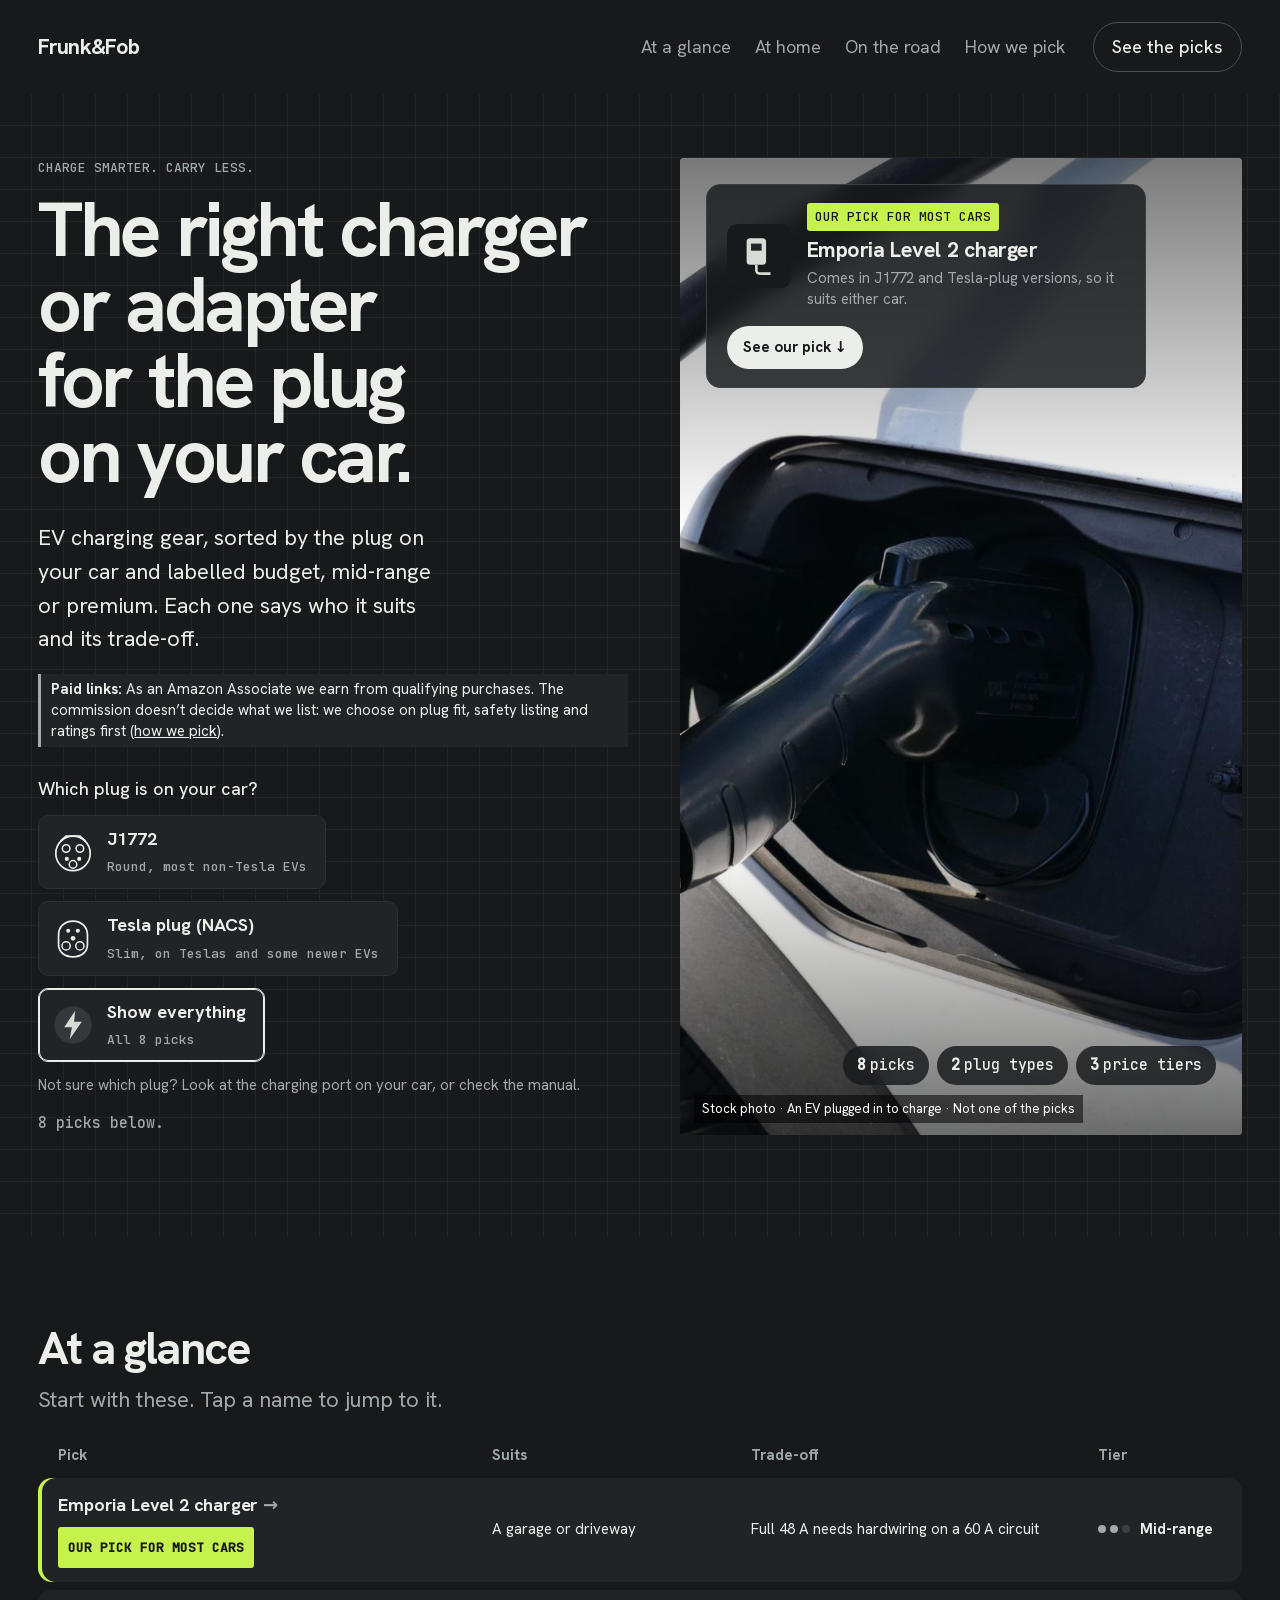
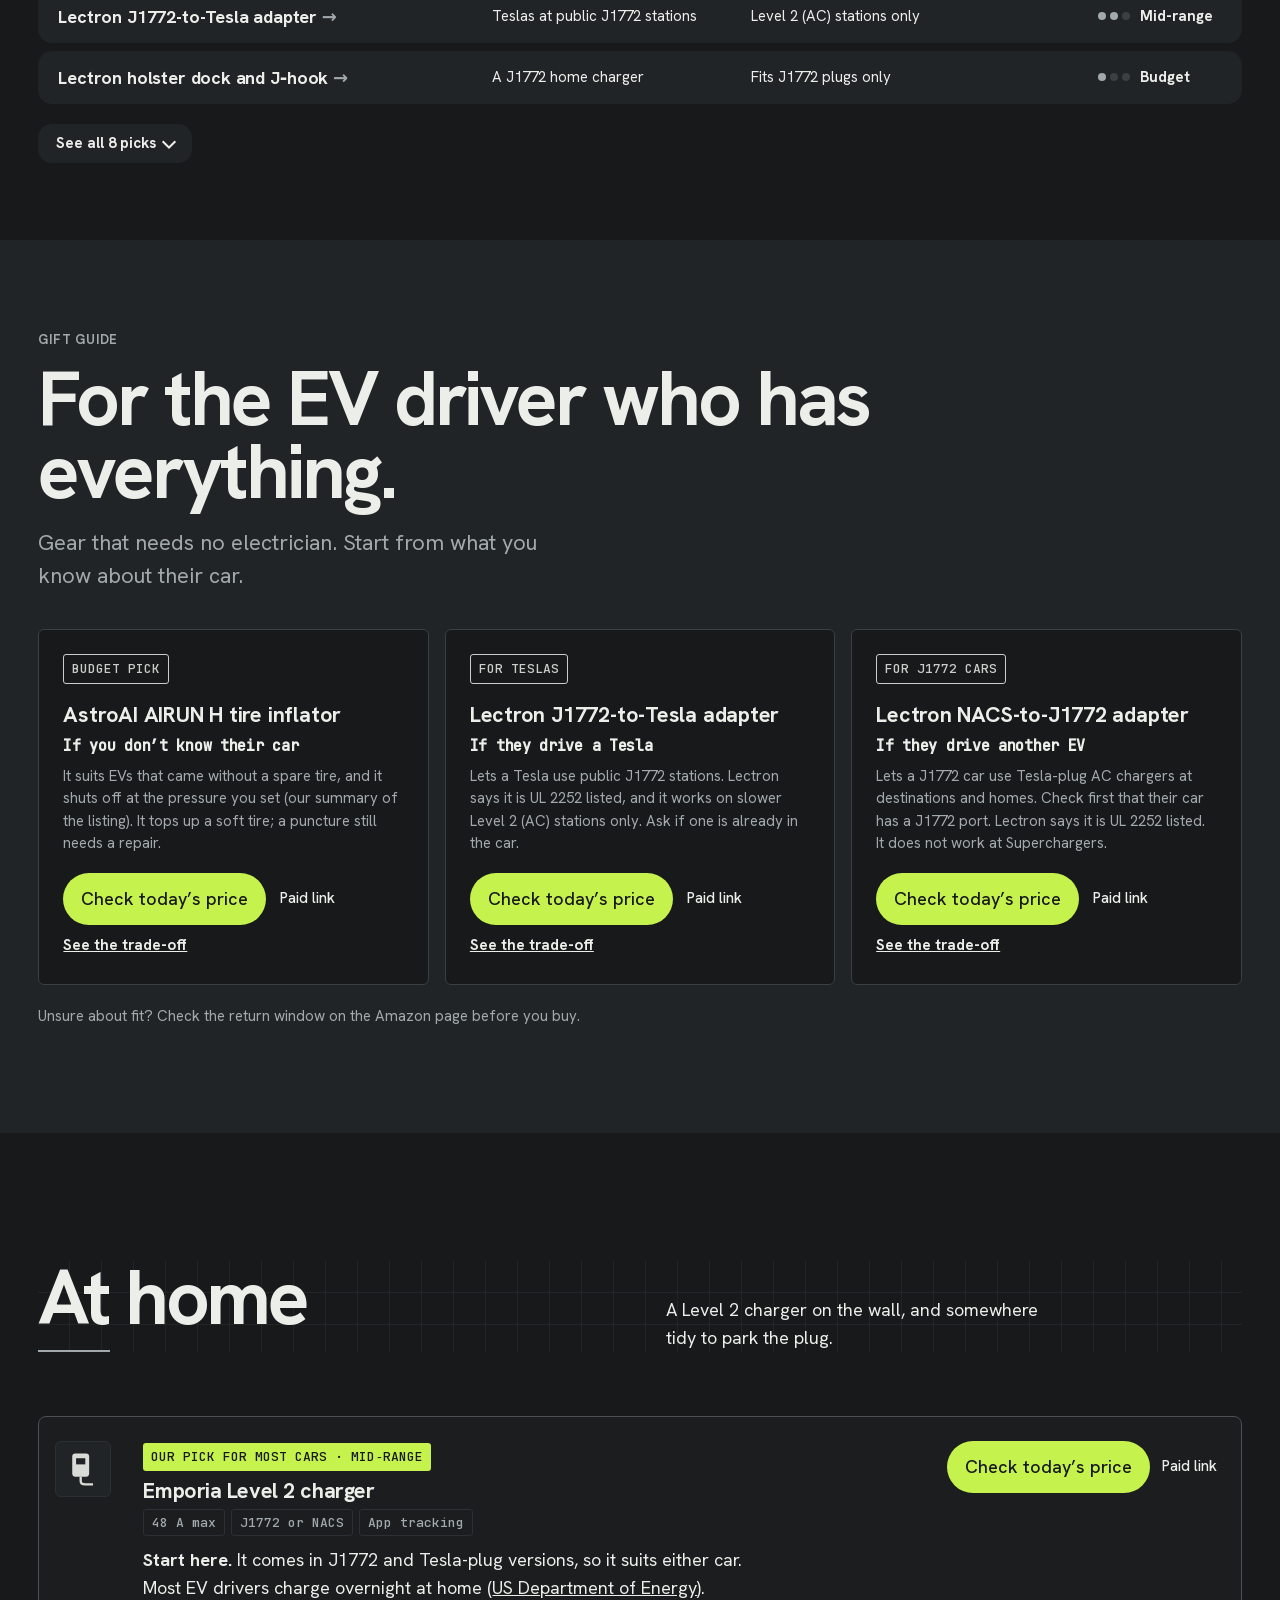
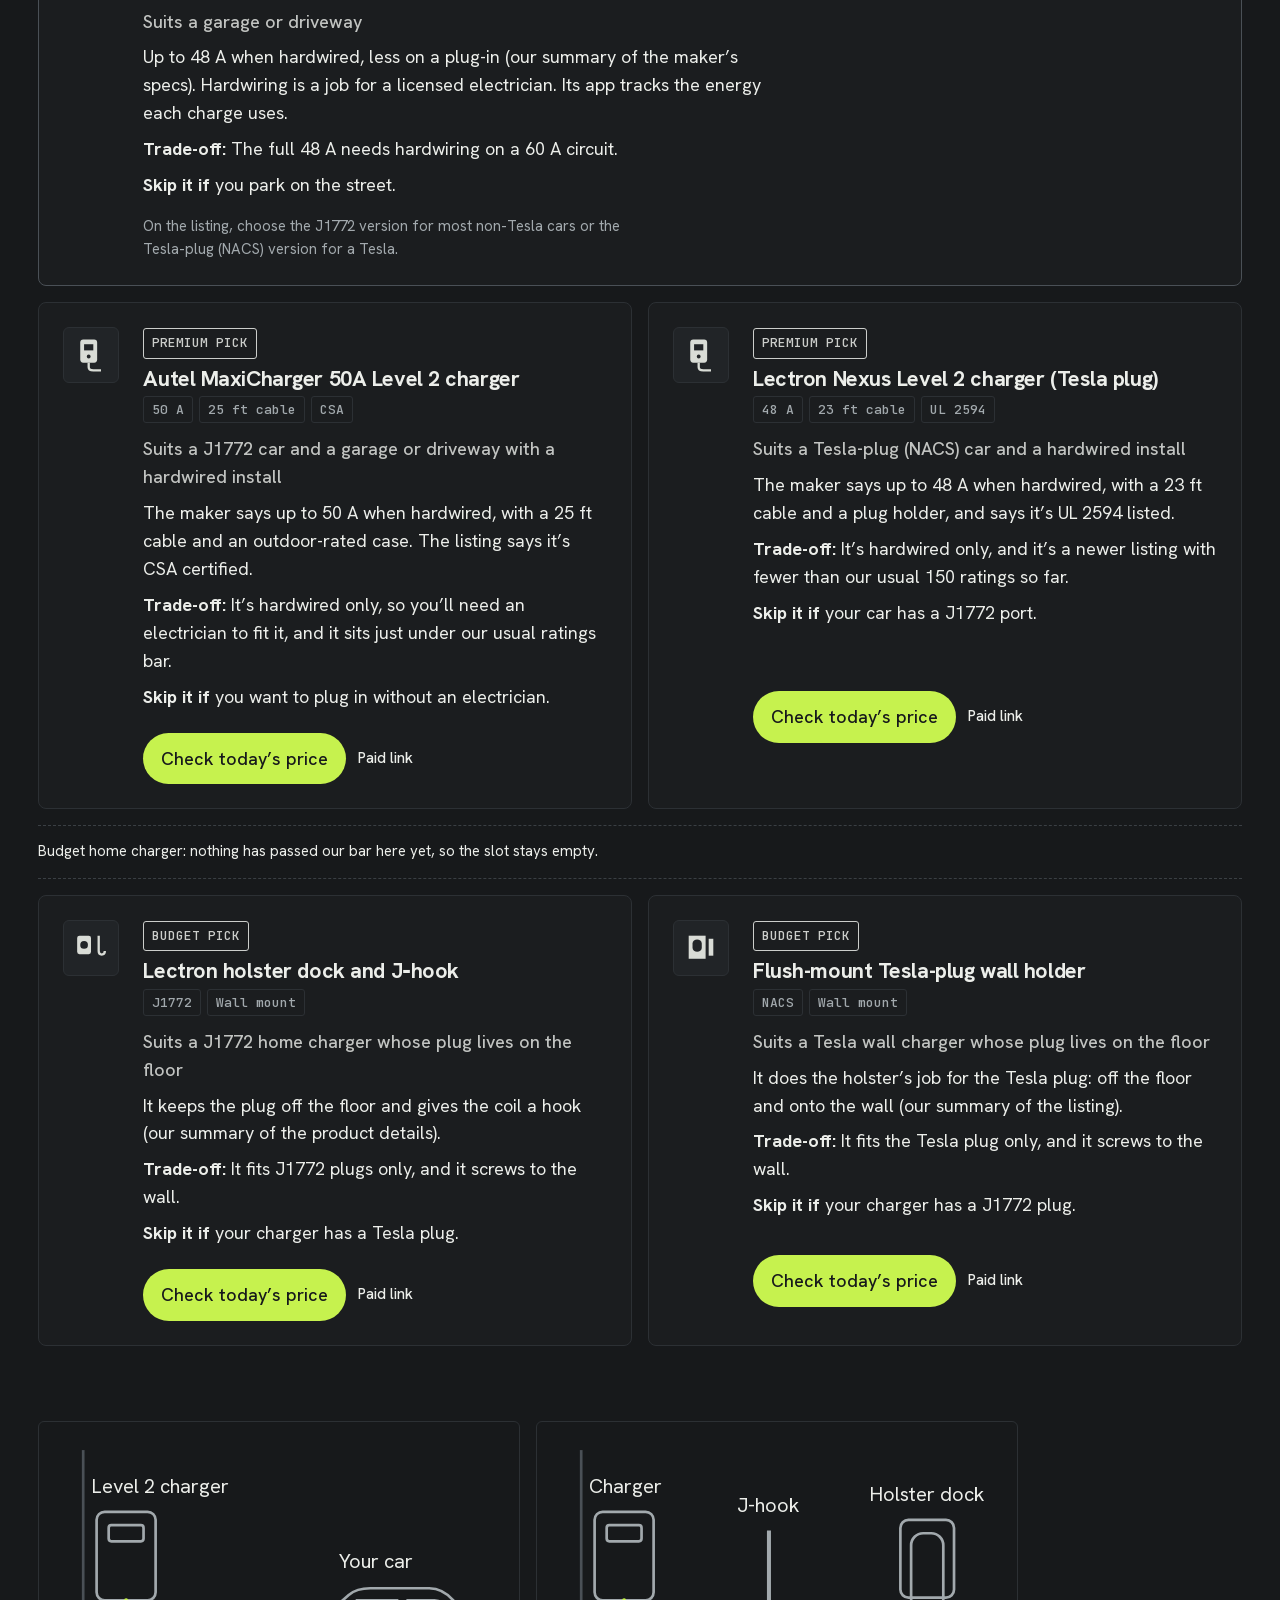
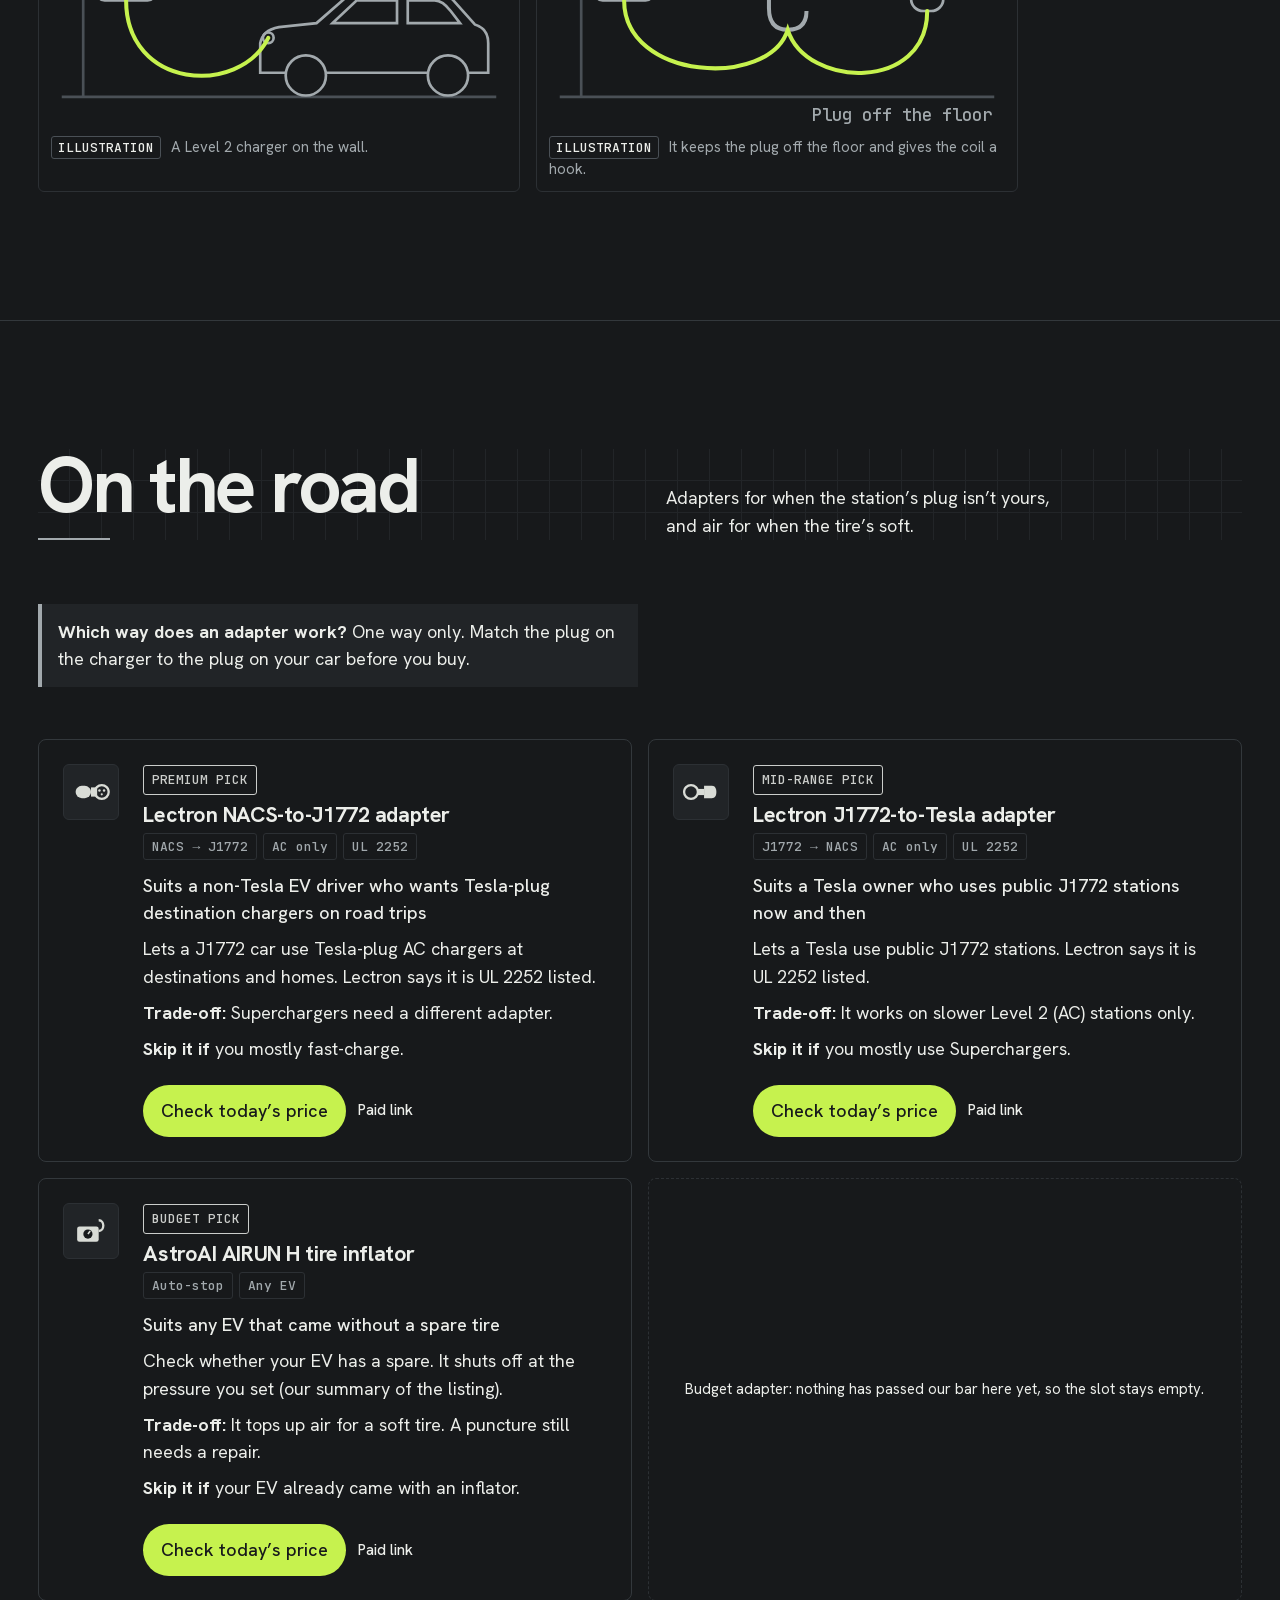
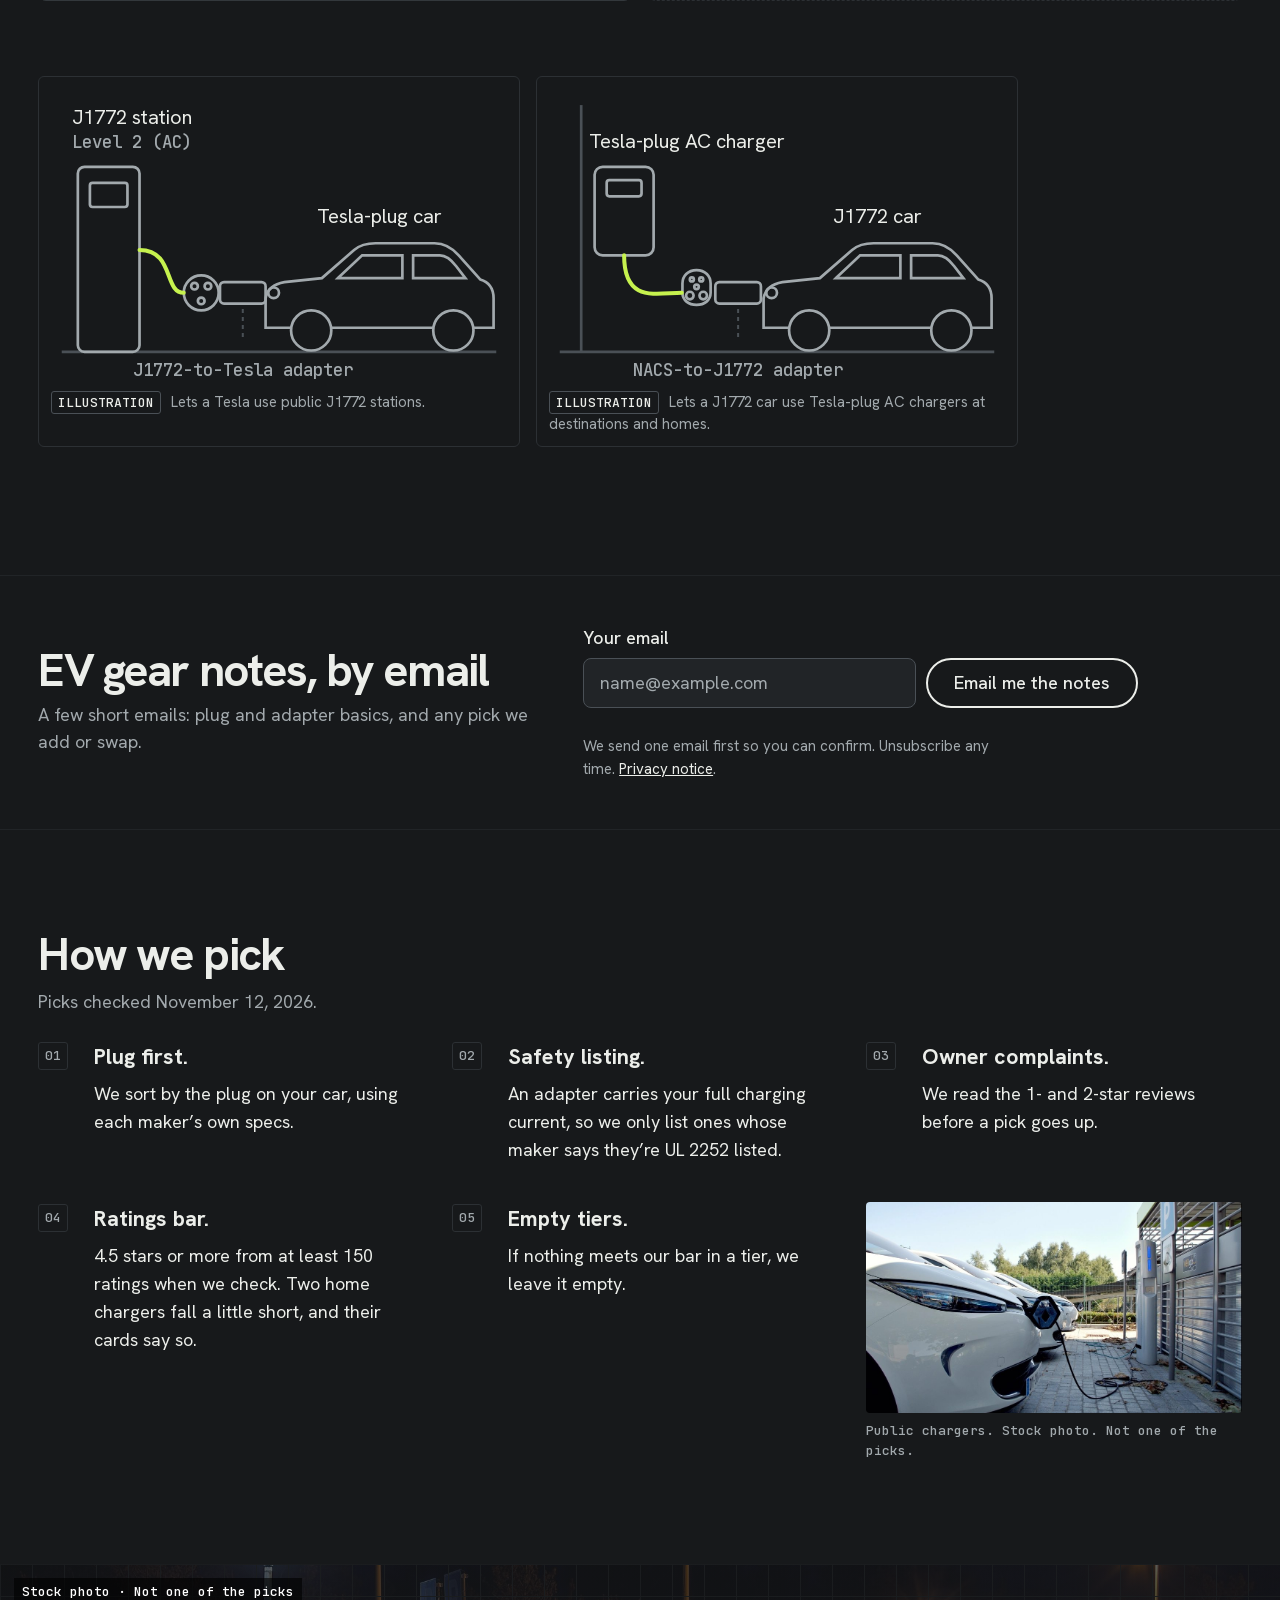
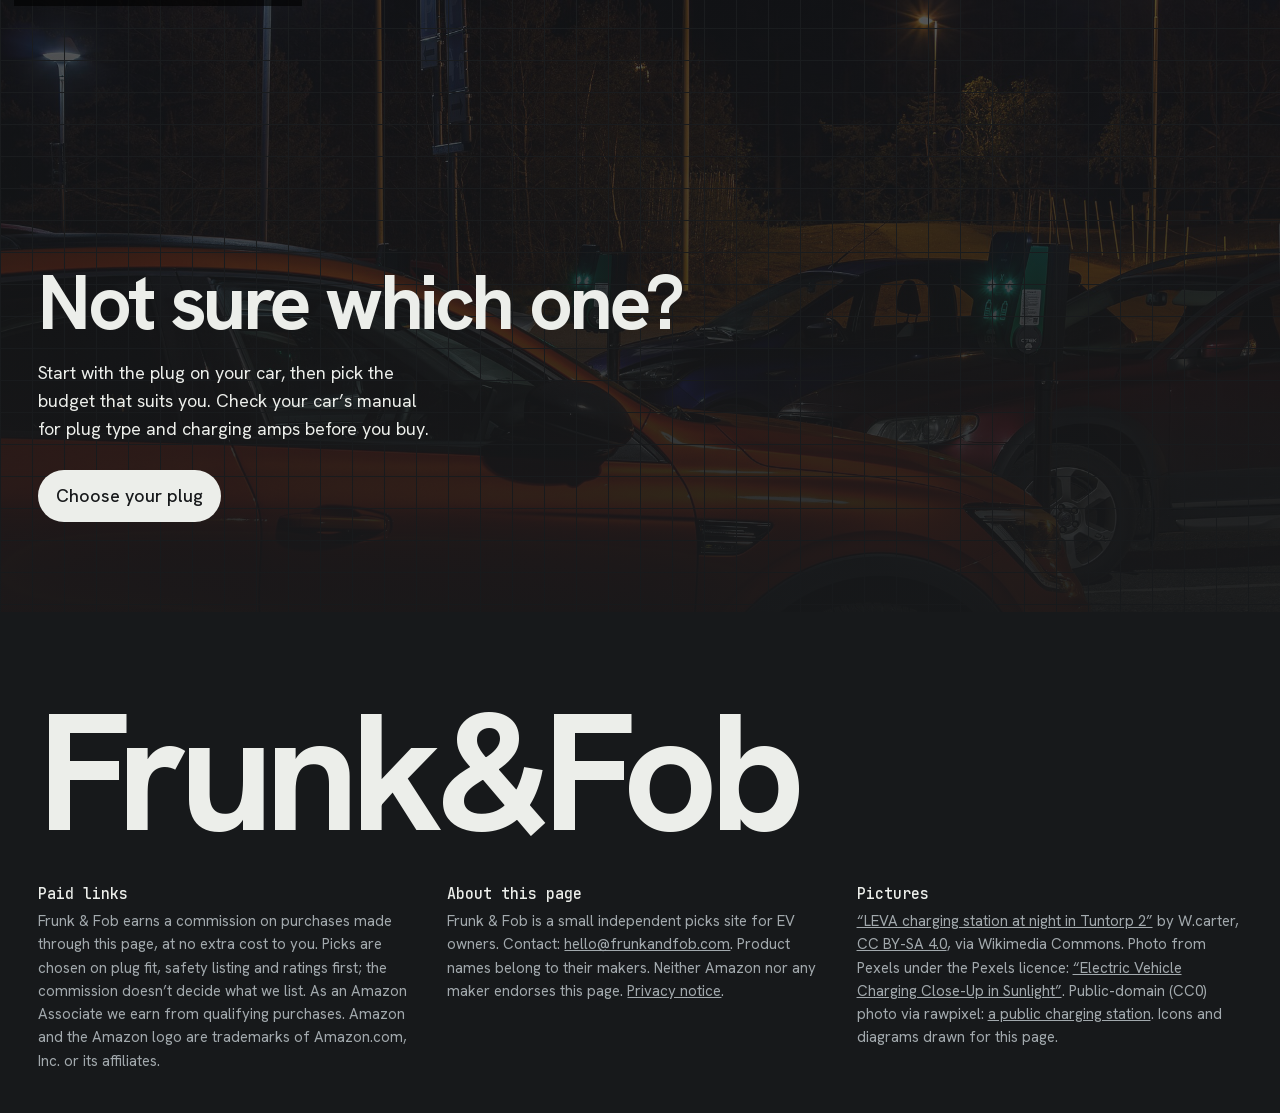
==== commit b6cd56b2: "Visual sample round 2 (not for merge yet): on-brand 404 with drawn plug diagram, phone section chips" ====
--- a/picks/index.html
+++ b/picks/index.html
@@ -485,6 +485,10 @@
 .split .dgm img{display:none}
 .gift-card .more{padding:3px 0}
 
+/* round 2: close photo toned to ink, on-image stock label, phone section chips wrap */
+.close .scrim{background:linear-gradient(180deg,rgba(23,25,27,.72) 0%,rgba(23,25,27,.80) 45%,rgba(23,25,27,.94) 100%),linear-gradient(#222528 1px,transparent 1px) 0 0/32px 32px,linear-gradient(90deg,#222528 1px,transparent 1px) 0 0/32px 32px}
+.close .photo-tag{position:absolute;z-index:2;top:14px;left:14px;margin:0;font-family:var(--mono);font-size:var(--fs-1);color:#fff;background:rgba(0,0,0,.62);padding:4px 8px}
+@media (max-width:860px){.jump{flex-wrap:wrap;overflow-x:visible}}
 </style>
 </head>
 <body>
@@ -526,7 +530,7 @@
       <span class="tp-go">See our pick &darr;</span>
     </a>
     <ul class="facts" aria-label="On this page"><li><b id="npicks">6</b>picks</li><li><b>2</b>plug types</li><li><b>3</b>price tiers</li></ul>
-    <figcaption>Stock photo · An EV plugged in to charge</figcaption>
+    <figcaption>Stock photo · An EV plugged in to charge · Not one of the picks</figcaption>
   </figure>
 </section>
 <nav class="jump" aria-label="Jump to a section"><a href="#gifts">Gifts</a><a href="#glance">At a glance</a><a href="#home">At home</a><a href="#road">On the road</a><a href="#how">How we pick</a></nav>
@@ -680,12 +684,13 @@
     <li class="rise"><strong>Owner complaints.</strong>We read the 1- and 2-star reviews before a pick goes up.</li>
     <li class="rise"><strong>Ratings bar.</strong>4.5 stars or more from at least 150 ratings when we check. Two home chargers fall a little short, and their cards say so.</li>
     <li class="rise"><strong>Empty tiers.</strong>If nothing meets our bar in a tier, we leave it empty.</li>
-    <li class="how-photo rise" aria-hidden="true"><figure><img src="../assets/public-chargers.jpg" alt="" loading="lazy"><figcaption>Public chargers. Stock photo.</figcaption></figure></li>
+    <li class="how-photo rise" aria-hidden="true"><figure><img src="../assets/public-chargers.jpg" alt="" loading="lazy"><figcaption>Public chargers. Stock photo. Not one of the picks.</figcaption></figure></li>
   </ul>
 </section>
 <section class="close" aria-labelledby="h-close">
   <img src="../assets/night.jpg" alt="" loading="lazy">
   <div class="scrim"></div>
+  <span class="photo-tag">Stock photo · Not one of the picks</span>
   <div class="inner">
     <h2 id="h-close" class="rise">Not sure which one?</h2>
     <p class="rise">Start with the plug on your car, then pick the budget that suits you. Check your car’s manual for plug type and charging amps before you buy.</p>
